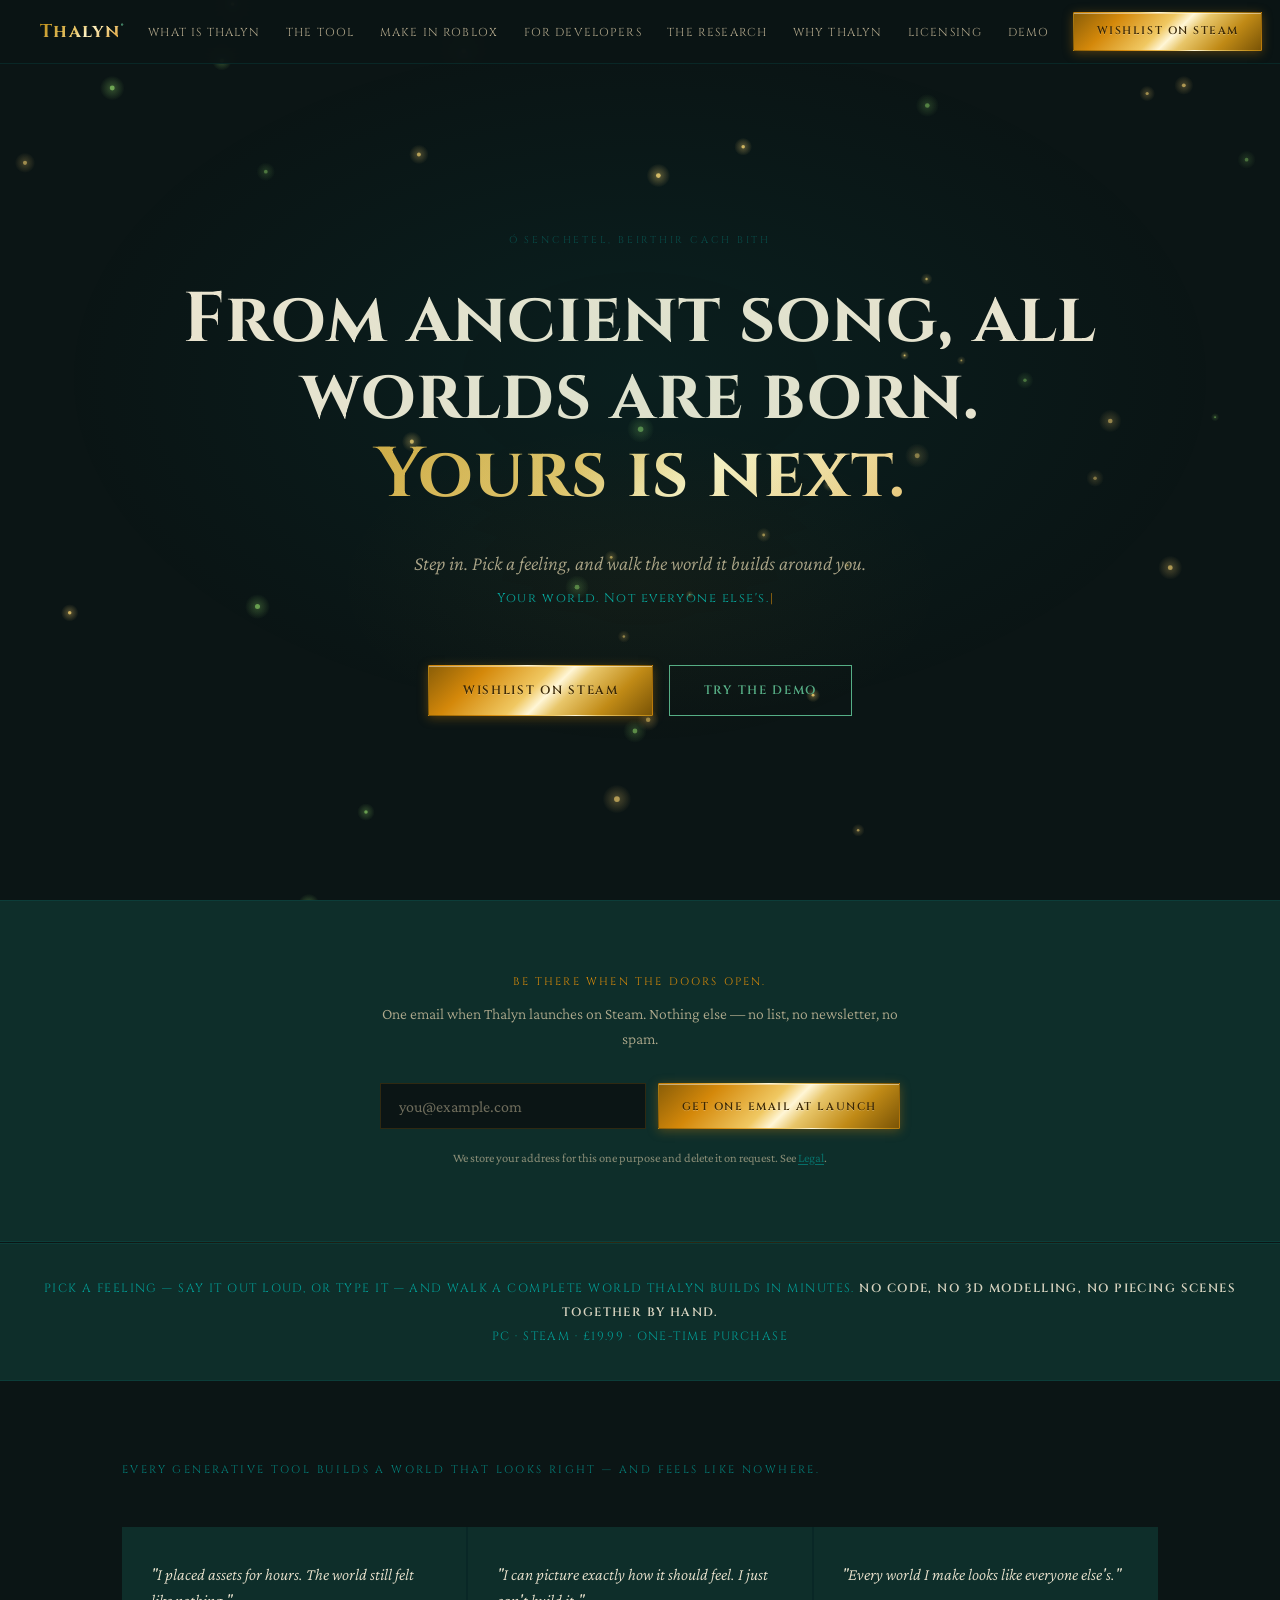
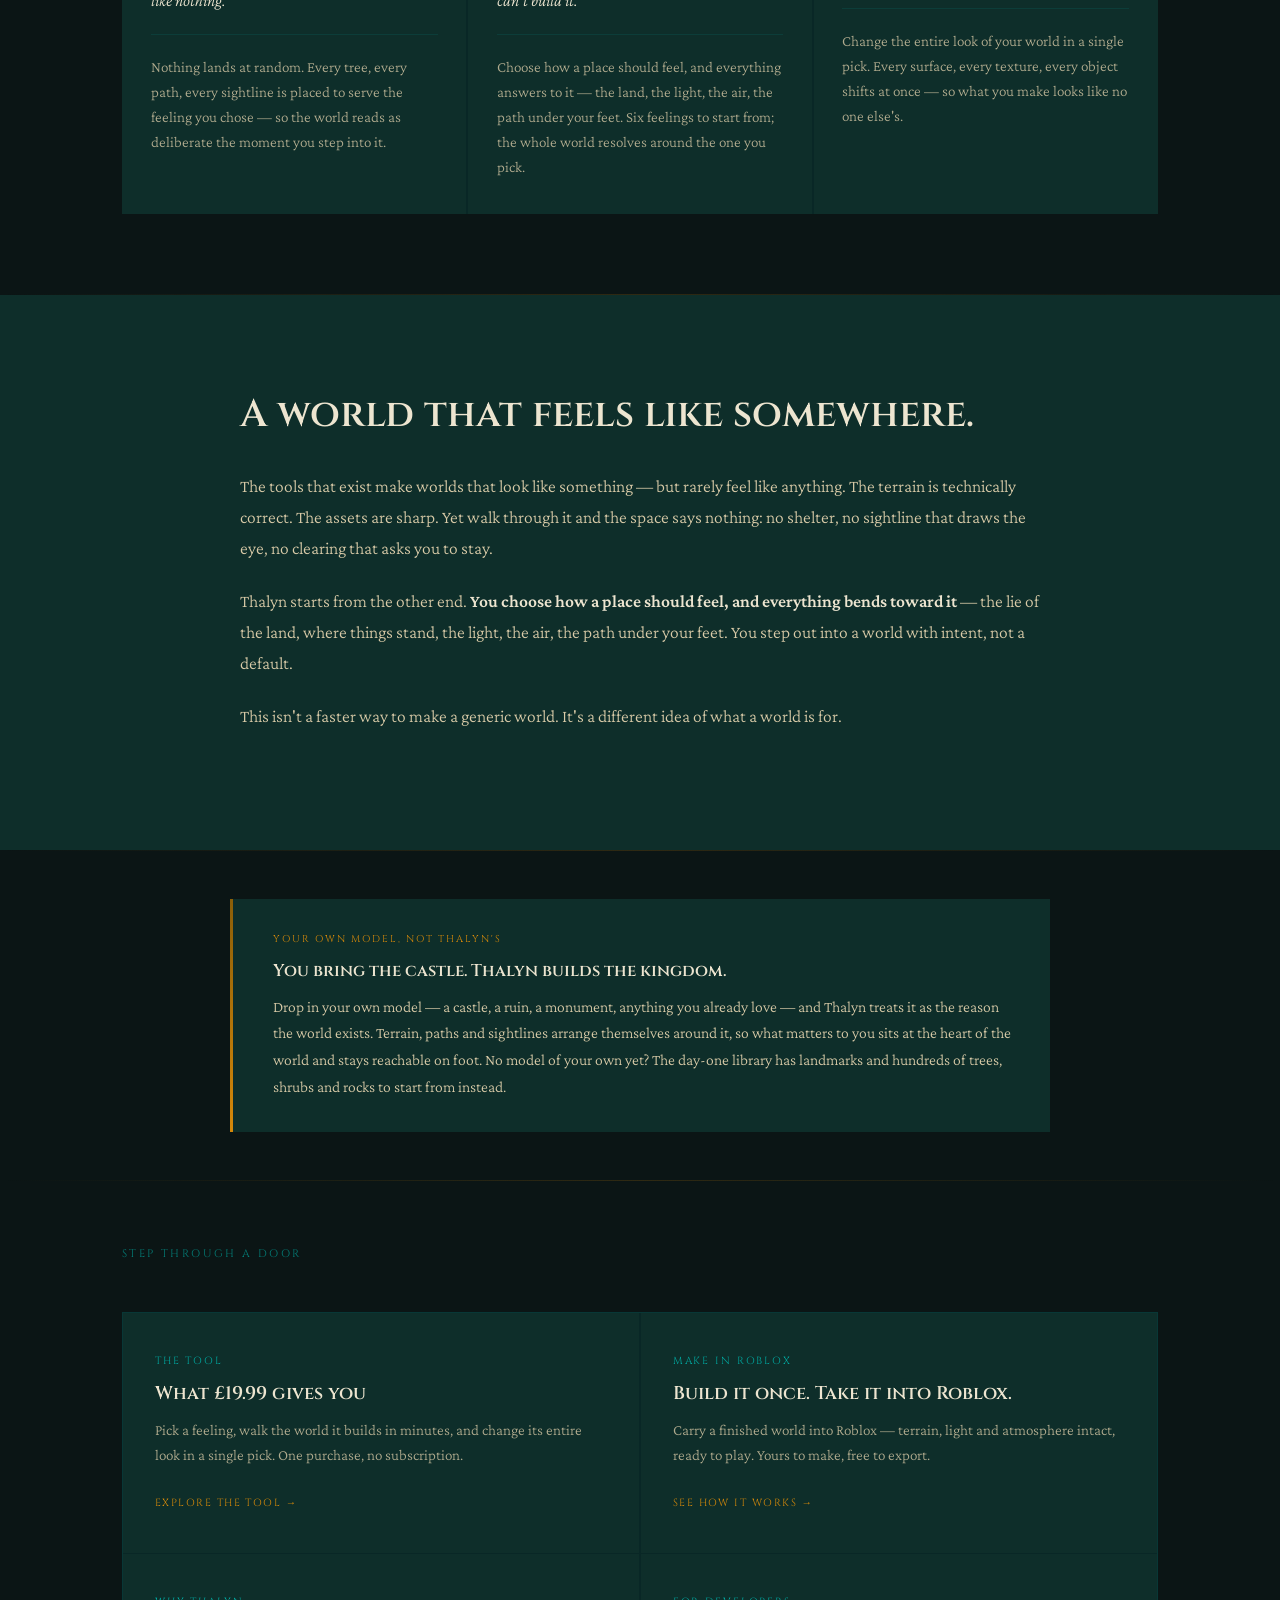
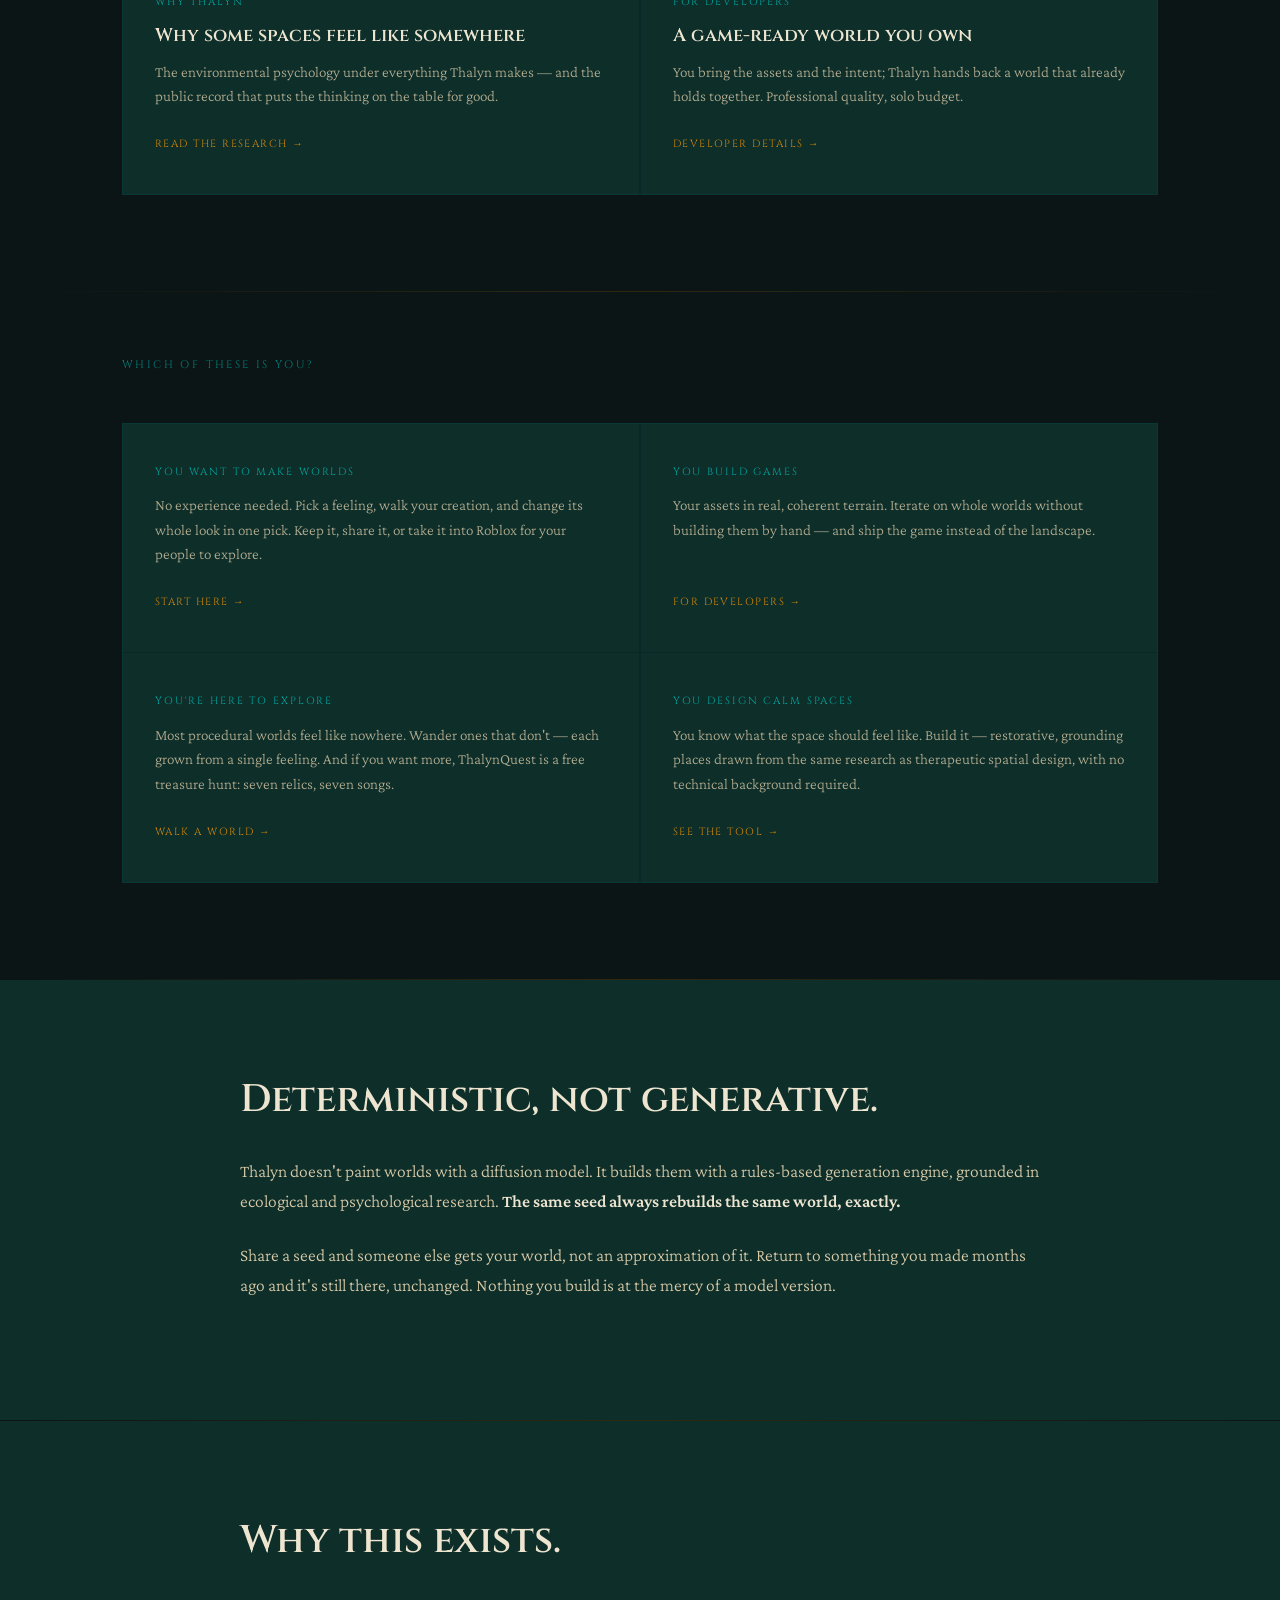
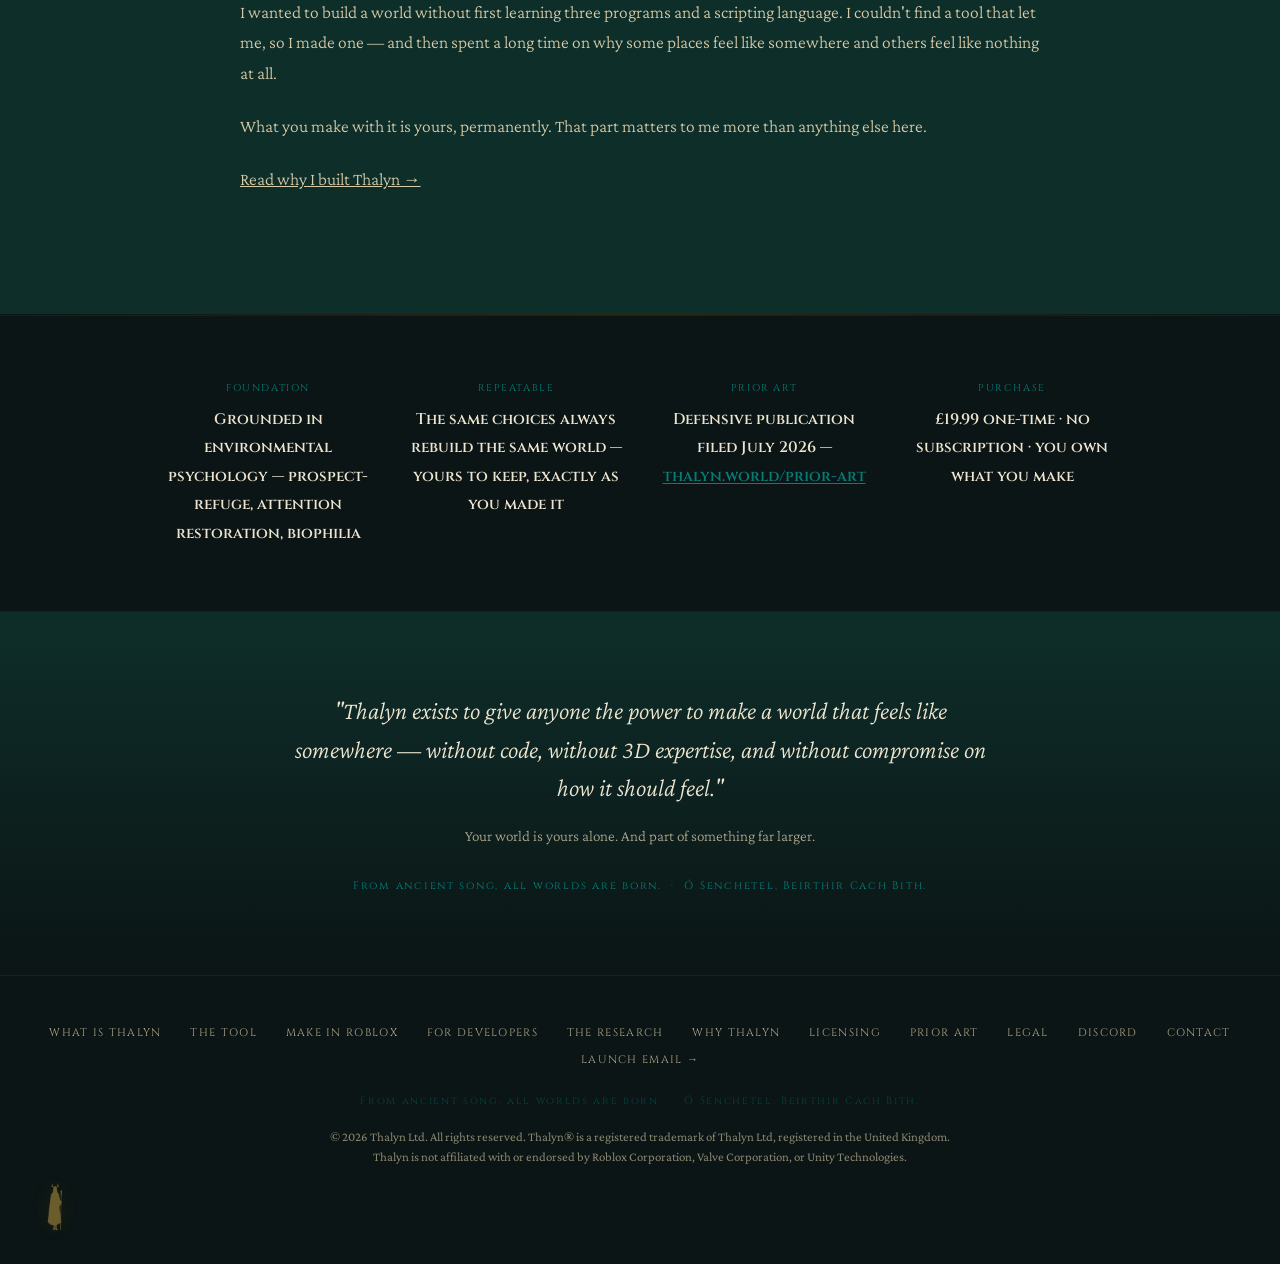
==== index.html @ 7919e690 "Add /why-thalyn/ founder story; relabel /research/ as "The Research" The site had no founder voice o" ====
<!DOCTYPE html>
<html lang="en">
<head>
<meta charset="UTF-8">
<meta name="viewport" content="width=device-width, initial-scale=1.0">
<script>document.documentElement.classList.add('js');</script>
<title>Thalyn® — From Ancient Song, All Worlds Are Born.</title>
<meta name="description" content="Every generative tool builds a world that looks right but feels like nowhere. Thalyn builds the world that was already in your head — pick a feeling, walk it, change its whole look in one pick, and own it.">
<meta property="og:title" content="Thalyn® — From Ancient Song, All Worlds Are Born.">
<meta property="og:description" content="Every generative tool builds a world that looks right but feels like nowhere. Thalyn builds the world that was already in your head. Pick a feeling. Walk it. Own it.">
<meta property="og:type" content="website">
<meta property="og:url" content="https://thalyn.world/">
<meta property="og:image" content="https://thalyn.world/enhanced_4k_169_thalyn_splash_5_.webp">
<link rel="icon" href="/thalyn_figure_gold.png">
<link rel="preconnect" href="https://fonts.googleapis.com">
<link rel="preconnect" href="https://fonts.gstatic.com" crossorigin>
<link href="https://fonts.googleapis.com/css2?family=Cinzel:wght@400;600;700&family=Crimson+Pro:ital,wght@0,300;0,400;0,600;1,300;1,400&display=swap" rel="stylesheet">
<link rel="stylesheet" href="/assets/site.css">
<!--BEGIN:meta-->
<link rel="canonical" href="https://thalyn.world/">
<link rel="apple-touch-icon" href="/thalyn_figure_gold.png">
<meta name="theme-color" content="#0B1515">
<meta property="og:site_name" content="Thalyn">
<meta name="twitter:card" content="summary_large_image">
<meta name="twitter:image" content="https://thalyn.world/enhanced_4k_169_thalyn_splash_5_.webp">
<script type="application/ld+json">{"@context":"https://schema.org","@graph":[{"@type":"Organization","name":"Thalyn Ltd","url":"https://thalyn.world","logo":"https://thalyn.world/library_logo_650x360_transparent.png","sameAs":["https://discord.gg/UH9ukaR5Ew","https://store.steampowered.com/app/4581800/Thalyn/"]},{"@type":"WebSite","name":"Thalyn","url":"https://thalyn.world"}]}</script>
<!-- ANALYTICS_SNIPPET (P0-5): paste a cookieless analytics script tag here
     (Plausible or GoatCounter — no consent banner needed; never Google Analytics),
     then rebuild. app.js's trackEvent() already calls window.plausible(...) /
     window.goatcounter.count(...) if either exists, so Discord clicks, email-form
     submits, Steam-wishlist clicks and demo-world/GLB events start firing the
     moment a real snippet lands here. Currently absent — no analytics is running. -->
<!--END:meta-->
</head>
<body data-page="home">

<a class="skip-link" href="#main">Skip to content</a>

<!-- ─── NAV (shared markup — keep identical on every page) ─── -->
<!--BEGIN:nav-->
<header class="site-nav" data-open="false">
  <a href="/" class="nav-logo" aria-label="Thalyn home">Thalyn<sup>&reg;</sup></a>
  <ul id="nav-menu" class="nav-links">
    <li><a href="/what-is-thalyn/">What is Thalyn</a></li>
    <li><a href="/core/">The Tool</a></li>
    <li><a href="/roblox/">Make in Roblox</a></li>
    <li><a href="/developers/">For Developers</a></li>
    <li><a href="/research/">The Research</a></li>
    <li><a href="/why-thalyn/">Why Thalyn</a></li>
    <li><a href="/licensing/">Licensing</a></li>
    <li><a href="/demo/">Demo</a></li>
  </ul>
  <div class="nav-actions">
    <a class="btn btn-primary btn-sm cta-steam" href="https://store.steampowered.com/app/4581800/Thalyn/" target="_blank" rel="noopener" data-label-steam="Wishlist on Steam" data-label-pending="Join the Discord">Wishlist on Steam</a>
    <button class="nav-toggle" aria-controls="nav-menu" aria-expanded="false" aria-label="Open menu"><svg viewBox="0 0 24 24" fill="none" stroke="currentColor" stroke-width="1.6" aria-hidden="true"><path d="M3 6h18M3 12h18M3 18h18"/></svg></button>
  </div>
</header>
<!--END:nav-->

<main id="main">

<!-- ─── HERO ─── -->
<section class="hero">
  <span class="hero-gaelic gaelic">Ó Senchetel, Beirthir Cach Bith</span>

  <h1 class="hero-myth">From ancient song, all worlds are born.<span class="hero-myth-next">Yours is next.</span></h1>

  <p class="hero-threshold">Step in. Pick a feeling, and walk the world it builds around you.</p>

  <div class="tw-wrap">
    <span class="tw-target" data-phrases='["Your world. Not everyone else&#39;s.","Walk it. Own it. No one built it like this before.","One pick. The whole world changes.","The world inside you already exists."]'>Your world. Not everyone else&#39;s.</span>
  </div>

  <div class="cta-row">
    <a class="btn btn-primary cta-steam" href="https://store.steampowered.com/app/4581800/Thalyn/" target="_blank" rel="noopener"
       data-label-steam="Wishlist on Steam" data-label-pending="Join the Discord">Wishlist on Steam</a>
    <a class="btn btn-secondary" href="/demo/">Try the Demo</a>
  </div>
</section>

<!-- ─── EMAIL CAPTURE — the conversion path before Steam exists (P0-3) ─── -->
<section class="email-capture" id="email-capture">
  <div class="email-capture-inner">
    <span class="label">Be there when the doors open.</span>
    <p class="ec-sub">One email when Thalyn launches on Steam. Nothing else — no list, no newsletter, no spam.</p>
    <form class="email-capture-form">
      <input type="email" name="email" placeholder="you@example.com" required autocomplete="email" aria-label="Email address">
      <button type="submit" class="btn btn-primary btn-sm">Get one email at launch</button>
    </form>
    <p class="email-capture-status" hidden></p>
    <small class="ec-fine">We store your address for this one purpose and delete it on request. See <a href="/legal/">Legal</a>.</small>
  </div>
</section>

<div class="divider"></div>

<!-- ─── CATEGORY ─── -->
<div class="category-strip">
  <p>Pick a feeling — say it out loud, or type it — and walk a complete world Thalyn builds in minutes. <strong>No code, no 3D modelling, no piecing scenes together by hand.</strong><br>PC · Steam · £19.99 · one-time purchase</p>
</div>

<!-- ─── PROBLEM STRIP ─── -->
<section class="section wrap">
  <span class="eyebrow">Every generative tool builds a world that looks right — and feels like nowhere.</span>
  <div class="problem-grid">
    <div class="problem-card reveal">
      <p class="problem-quote">"I placed assets for hours. The world still felt like nothing."</p>
      <p class="problem-answer">Nothing lands at random. Every tree, every path, every sightline is placed to serve the feeling you chose — so the world reads as deliberate the moment you step into it.</p>
    </div>
    <div class="problem-card reveal">
      <p class="problem-quote">"I can picture exactly how it should feel. I just can't build it."</p>
      <p class="problem-answer">Choose how a place should feel, and everything answers to it — the land, the light, the air, the path under your feet. Six feelings to start from; the whole world resolves around the one you pick.</p>
    </div>
    <div class="problem-card reveal">
      <p class="problem-quote">"Every world I make looks like everyone else's."</p>
      <p class="problem-answer">Change the entire look of your world in a single pick. Every surface, every texture, every object shifts at once — so what you make looks like no one else's.</p>
    </div>
  </div>
</section>

<div class="divider"></div>

<!-- ─── MEANING ─── -->
<section class="meaning">
  <div class="meaning-inner">
    <h2>A world that feels like somewhere.</h2>
    <p>The tools that exist make worlds that look like something — but rarely feel like anything. The terrain is technically correct. The assets are sharp. Yet walk through it and the space says nothing: no shelter, no sightline that draws the eye, no clearing that asks you to stay.</p>
    <p>Thalyn starts from the other end. <strong>You choose how a place should feel, and everything bends toward it</strong> — the lie of the land, where things stand, the light, the air, the path under your feet. You step out into a world with intent, not a default.</p>
    <p>This isn't a faster way to make a generic world. It's a different idea of what a world is for.</p>
  </div>
</section>

<div class="divider"></div>

<!-- ─── YOUR OWN MODEL ─── -->
<div class="callout reveal">
  <span class="label">Your own model, not Thalyn's</span>
  <h3>You bring the castle. Thalyn builds the kingdom.</h3>
  <p>Drop in your own model — a castle, a ruin, a monument, anything you already love — and Thalyn treats it as the reason the world exists. Terrain, paths and sightlines arrange themselves around it, so what matters to you sits at the heart of the world and stays reachable on foot. No model of your own yet? The day-one library has landmarks and hundreds of trees, shrubs and rocks to start from instead.</p>
</div>

<!-- ─── PROOF: RESKIN LOOP (P1-1) — AWAITING reskin-loop.mp4/.webm.
     Uncomment once the asset lands (≤4MB, muted/autoplay/loop/playsinline);
     CSS (.proof-video) is already built in assets/site.css.
<section class="proof-video reveal">
  <span class="label">One pick. A whole new world.</span>
  <video autoplay muted loop playsinline poster="/enhanced_4k_169_thalyn_splash_5_.webp">
    <source src="/assets/reskin-loop.webm" type="video/webm">
    <source src="/assets/reskin-loop.mp4" type="video/mp4">
  </video>
  <p class="pv-cap">Not a colour filter. Every surface, every object, every material in the scene changes together — live, while you stand in it.</p>
</section>
-->

<div class="divider"></div>

<!-- ─── DOORS — the four ways through the site ─── -->
<section class="section doors wrap">
  <span class="eyebrow">Step through a door</span>
  <div class="doors-grid is-2x2">
    <a href="/core/" class="door reveal">
      <span class="door-label">The Tool</span>
      <span class="door-title">What £19.99 gives you</span>
      <span class="door-desc">Pick a feeling, walk the world it builds in minutes, and change its entire look in a single pick. One purchase, no subscription.</span>
      <span class="door-cta">Explore the tool →</span>
    </a>
    <a href="/roblox/" class="door reveal">
      <span class="door-label">Make in Roblox</span>
      <span class="door-title">Build it once. Take it into Roblox.</span>
      <span class="door-desc">Carry a finished world into Roblox — terrain, light and atmosphere intact, ready to play. Yours to make, free to export.</span>
      <span class="door-cta">See how it works →</span>
    </a>
    <a href="/research/" class="door reveal">
      <span class="door-label">Why Thalyn</span>
      <span class="door-title">Why some spaces feel like somewhere</span>
      <span class="door-desc">The environmental psychology under everything Thalyn makes — and the public record that puts the thinking on the table for good.</span>
      <span class="door-cta">Read the research →</span>
    </a>
    <a href="/developers/" class="door reveal">
      <span class="door-label">For Developers</span>
      <span class="door-title">A game-ready world you own</span>
      <span class="door-desc">You bring the assets and the intent; Thalyn hands back a world that already holds together. Professional quality, solo budget.</span>
      <span class="door-cta">Developer details →</span>
    </a>
  </div>
</section>

<div class="divider"></div>

<!-- ─── FIND YOUR WAY IN — second-person buckets ─── -->
<section class="section doors wrap">
  <span class="eyebrow">Which of these is you?</span>
  <div class="doors-grid is-2x2">
    <a href="/core/" class="door reveal">
      <span class="door-label">You want to make worlds</span>
      <span class="door-desc">No experience needed. Pick a feeling, walk your creation, and change its whole look in one pick. Keep it, share it, or take it into Roblox for your people to explore.</span>
      <span class="door-cta">Start here →</span>
    </a>
    <a href="/developers/" class="door reveal">
      <span class="door-label">You build games</span>
      <span class="door-desc">Your assets in real, coherent terrain. Iterate on whole worlds without building them by hand — and ship the game instead of the landscape.</span>
      <span class="door-cta">For developers →</span>
    </a>
    <a href="/demo/" class="door reveal">
      <span class="door-label">You're here to explore</span>
      <span class="door-desc">Most procedural worlds feel like nowhere. Wander ones that don't — each grown from a single feeling. And if you want more, ThalynQuest is a free treasure hunt: seven relics, seven songs.</span>
      <span class="door-cta">Walk a world →</span>
    </a>
    <a href="/core/" class="door reveal">
      <span class="door-label">You design calm spaces</span>
      <span class="door-desc">You know what the space should feel like. Build it — restorative, grounding places drawn from the same research as therapeutic spatial design, with no technical background required.</span>
      <span class="door-cta">See the tool →</span>
    </a>
  </div>
</section>

<!-- ─── PROOF: WALK CLIP (P1-2) — AWAITING walk-loop.mp4/.webm.
     Uncomment once the asset lands (≤6MB, muted/autoplay/loop/playsinline);
     CSS (.proof-video) is already built in assets/site.css.
<section class="proof-video reveal">
  <span class="label">You're here to explore</span>
  <video autoplay muted loop playsinline poster="/enhanced_4k_169_thalyn_splash_5_.webp">
    <source src="/assets/walk-loop.webm" type="video/webm">
    <source src="/assets/walk-loop.mp4" type="video/mp4">
  </video>
  <p class="pv-cap">Wander ones that don't feel like nowhere — each grown from a single feeling.</p>
</section>
-->

<div class="divider"></div>

<!-- ─── DETERMINISTIC ─── -->
<section class="meaning">
  <div class="meaning-inner">
    <h2>Deterministic, not generative.</h2>
    <p>Thalyn doesn't paint worlds with a diffusion model. It builds them with a rules-based generation engine, grounded in ecological and psychological research. <strong>The same seed always rebuilds the same world, exactly.</strong></p>
    <p>Share a seed and someone else gets your world, not an approximation of it. Return to something you made months ago and it's still there, unchanged. Nothing you build is at the mercy of a model version.</p>
  </div>
</section>

<div class="divider"></div>

<!-- ─── FOUNDER NOTE ─── -->
<section class="meaning">
  <div class="meaning-inner">
    <h2>Why this exists.</h2>
    <p>I wanted to build a world without first learning three programs and a scripting language. I couldn't find a tool that let me, so I made one &mdash; and then spent a long time on why some places feel like somewhere and others feel like nothing at all.</p>
    <p>What you make with it is yours, permanently. That part matters to me more than anything else here.</p>
    <p><a href="/why-thalyn/">Read why I built Thalyn &rarr;</a></p>
  </div>
</section>

<div class="divider"></div>

<!-- ─── CONFIDENCE ─── -->
<section class="confidence">
  <div class="confidence-inner">
    <div class="conf-item">
      <span class="conf-label">Foundation</span>
      <span class="conf-value">Grounded in environmental psychology — prospect-refuge, attention restoration, biophilia</span>
    </div>
    <div class="conf-item">
      <span class="conf-label">Repeatable</span>
      <span class="conf-value">The same choices always rebuild the same world — yours to keep, exactly as you made it</span>
    </div>
    <div class="conf-item">
      <span class="conf-label">Prior art</span>
      <span class="conf-value">Defensive publication filed July 2026 — <a href="/prior-art/">thalyn.world/prior-art</a></span>
    </div>
    <div class="conf-item">
      <span class="conf-label">Purchase</span>
      <span class="conf-value">£19.99 one-time · no subscription · you own what you make</span>
    </div>
  </div>
</section>

<!-- ─── MISSION CLOSE ─── -->
<section class="mission">
  <p class="mission-statement">"Thalyn exists to give anyone the power to make a world that feels like somewhere — without code, without 3D expertise, and without compromise on how it should feel."</p>
  <p class="mission-connected">Your world is yours alone. And part of something far larger.</p>
  <p class="mission-gaelic">From ancient song, all worlds are born. &nbsp;·&nbsp; Ó Senchetel, Beirthir Cach Bith.</p>
</section>

</main>

<!-- ─── FOOTER (shared markup — keep identical on every page) ─── -->
<!--BEGIN:footer-->
<footer class="site-footer">
  <nav class="footer-links" aria-label="Footer">
    <a href="/what-is-thalyn/">What is Thalyn</a>
    <a href="/core/">The Tool</a>
    <a href="/roblox/">Make in Roblox</a>
    <a href="/developers/">For Developers</a>
    <a href="/research/">The Research</a>
    <a href="/why-thalyn/">Why Thalyn</a>
    <a href="/licensing/">Licensing</a>
    <a href="/prior-art/">Prior Art</a>
    <a href="/legal/">Legal</a>
    <a href="https://discord.gg/UH9ukaR5Ew" target="_blank" rel="noopener">Discord</a>
    <a href="mailto:hello@thalyn.world">Contact</a>
    <a href="/#email-capture">Launch email &rarr;</a>
  </nav>
  <span class="footer-gaelic">From ancient song, all worlds are born. &nbsp;&middot;&nbsp; &Oacute; Senchetel, Beirthir Cach Bith.</span>
  <p class="footer-legal">&copy; 2026 Thalyn Ltd. All rights reserved. Thalyn&reg; is a registered trademark of Thalyn Ltd, registered in the United Kingdom.<br>Thalyn is not affiliated with or endorsed by Roblox Corporation, Valve Corporation, or Unity Technologies.</p>
</footer>
<!--END:footer-->

<a href="/" class="thalyn-mark" aria-label="Thalyn home"><img src="/thalyn_figure_gold.png" alt="" width="64"></a>

<canvas id="ember-canvas" aria-hidden="true"></canvas>
<script src="/assets/app.js" defer></script>
</body>
</html>
---- assets/site.css ----
/* ============================================================================
   THALYN — shared design system
   Celtic-mythic. Teal + gold on near-black. Cinzel display / Crimson Pro body.
   Used by every page. Page-specific styles, if any, go in a small <style> block.
   ============================================================================ */

/* ── TOKENS ──────────────────────────────────────────────────────────────── */
:root{
  --root-bg:#0B1515; --panel:#0E2E2A; --panel-light:#183830;
  --border:rgba(212,136,10,0.18); --border-subtle:rgba(0,168,160,0.12);
  --gold:#D4880A; --gold-bright:#E8990E; --gold-dim:rgba(212,136,10,0.7);
  /* Gilded metallic gold — matches the app's ThalynGild ramp. --gild = full
     metallic (dark→gold→white highlight→gold→dark) for FILLS; --gild-soft =
     gentler ramp for background-clip TEXT. Do not alter the stops. */
  --gild:      linear-gradient(135deg,#8A5E08 0%,#D4880A 22%,#F0C862 46%,#FFF6D6 54%,#E8C66A 62%,#C08A16 80%,#7A5406 100%);
  --gild-soft: linear-gradient(135deg,#B8860B,#E8C66A 45%,#FFF3C4 55%,#D4880A);
  --gold-base: #E8C66A;   /* flat gold for small accents / dots / thin borders */
  --gild-ink:  #3A2704;   /* text colour that sits ON a gild fill */
  --green:     #55AE86;   /* celtic green — the calm secondary (AA-normal on every ground) */
  --teal:#00A8A0; --teal-dim:rgba(0,168,160,0.72);
  --parchment:#D9CBA8; --parchment-dim:rgba(217,203,168,0.8);
  --text-bright:#EDE5D0;
  --font-display:'Cinzel',Georgia,serif;
  --font-body:'Crimson Pro',Georgia,serif;
  --maxw:1100px;
  --nav-h:64px;
}

/* ── RESET ───────────────────────────────────────────────────────────────── */
*,*::before,*::after{box-sizing:border-box;margin:0;padding:0;}
html{scroll-behavior:smooth;}
body{
  background:var(--root-bg); color:var(--parchment);
  font-family:var(--font-body); font-size:1.05rem; line-height:1.7;
  min-height:100vh; overflow-x:hidden;
}
img{max-width:100%;display:block;}
a{color:inherit;}

/* ── ACCESSIBILITY ───────────────────────────────────────────────────────── */
.skip-link{
  position:fixed; top:-100px; left:1rem; z-index:1000;
  background:var(--gold); color:#0B1515; padding:0.6rem 1.1rem;
  font-family:var(--font-display); font-size:0.75rem; letter-spacing:0.1em;
  text-transform:uppercase; text-decoration:none; transition:top 0.2s;
}
.skip-link:focus{top:1rem;}

/* One visible focus treatment for every interactive element. */
a:focus-visible,button:focus-visible,[tabindex]:focus-visible,
.btn:focus-visible,.door:focus-visible,.pill:focus-visible{
  outline:2px solid var(--gold);
  outline-offset:3px;
  border-radius:2px;
}

/* ── LAYOUT HELPERS ──────────────────────────────────────────────────────── */
.wrap{max-width:var(--maxw);margin-inline:auto;}
.divider{width:100%;height:1px;background:linear-gradient(to right,transparent,var(--border),transparent);}
.eyebrow{
  font-family:var(--font-display); font-size:0.68rem; letter-spacing:0.22em;
  text-transform:uppercase; color:var(--teal-dim); display:block;
}
.gaelic{font-family:var(--font-display);letter-spacing:0.22em;color:rgba(0,168,160,0.35);text-transform:uppercase;}

/* ── NAV ─────────────────────────────────────────────────────────────────── */
.site-nav{
  position:fixed; inset:0 0 auto 0; z-index:100;
  display:flex; align-items:center; justify-content:space-between; gap:1.5rem;
  padding:0 2.5rem; height:var(--nav-h);
  background:rgba(11,21,21,0.92); backdrop-filter:blur(12px);
  border-bottom:1px solid var(--border-subtle);
}
.nav-logo{font-family:var(--font-display);font-size:1.15rem;font-weight:700;background:var(--gild-soft);-webkit-background-clip:text;background-clip:text;color:transparent;text-decoration:none;letter-spacing:0.08em;white-space:nowrap;}
.nav-logo sup{font-size:0.5em;vertical-align:super;color:var(--teal);}
.nav-links{display:flex;gap:1.6rem;list-style:none;align-items:center;margin-left:auto;}
.nav-links a{
  font-family:var(--font-display); font-size:0.72rem; letter-spacing:0.1em;
  text-transform:uppercase; color:var(--parchment-dim); text-decoration:none;
  transition:color 0.2s; white-space:nowrap;
}
.nav-links a:hover,.nav-links a[aria-current="page"]{color:var(--gold);}
.nav-actions{display:flex;gap:0.75rem;align-items:center;}
.nav-toggle{
  display:none; background:none; border:1px solid var(--border); color:var(--parchment);
  width:42px; height:38px; cursor:pointer; align-items:center; justify-content:center;
}
.nav-toggle svg{width:20px;height:20px;}

/* ── BUTTONS ─────────────────────────────────────────────────────────────── */
.btn{
  font-family:var(--font-display); font-size:0.75rem; font-weight:600;
  letter-spacing:0.14em; text-transform:uppercase; text-decoration:none;
  padding:0.9rem 2.1rem; cursor:pointer; display:inline-block; border:1px solid transparent;
  transition:background 0.2s,box-shadow 0.2s,border-color 0.2s,color 0.2s; white-space:nowrap;
}
/* Primary CTA — gilded metallic fill, bevel, and a slow moving sheen (§2a). */
.btn-primary{
  position:relative; overflow:hidden;
  color:var(--gild-ink); background:var(--gild);
  text-shadow:0 1px 0 rgba(255,255,255,.25);
  box-shadow:0 2px 10px rgba(212,136,10,.35), inset 0 1px 0 rgba(255,255,255,.45);
}
.btn-primary::after{           /* the moving reflection */
  content:""; position:absolute; top:0; left:-60%; width:40%; height:100%;
  background:linear-gradient(100deg,transparent,rgba(255,255,255,.55),transparent);
  transform:skewX(-18deg); animation:sheen 3.2s ease-in-out infinite; pointer-events:none;
}
.btn-primary:hover{filter:brightness(1.06);box-shadow:0 3px 18px rgba(212,136,10,.5), inset 0 1px 0 rgba(255,255,255,.5);}
/* Secondary / ghost — green is the calm counterpoint, never competes (§4). */
.btn-secondary,.btn-ghost{color:var(--green);background:transparent;border-color:var(--green);}
.btn-secondary:hover,.btn-ghost:hover{border-color:#62C091;color:#62C091;}
.btn-sm{padding:0.6rem 1.4rem;font-size:0.68rem;}
.cta-row{display:flex;gap:1rem;flex-wrap:wrap;justify-content:center;}
@keyframes sheen{0%,60%{left:-60%}100%{left:130%}}

/* ── HERO ────────────────────────────────────────────────────────────────── */
.hero{min-height:100vh;display:flex;flex-direction:column;align-items:center;justify-content:center;text-align:center;padding:8rem 2rem 5rem;position:relative;overflow:hidden;}
.hero::before{content:'';position:absolute;inset:0;pointer-events:none;
  background:radial-gradient(ellipse 65% 55% at 50% 42%,rgba(0,168,160,0.07),transparent 70%),
             radial-gradient(ellipse 40% 30% at 50% 65%,rgba(212,136,10,0.04),transparent 60%);}
.hero-gaelic{font-size:0.62rem;letter-spacing:0.28em;margin-bottom:2rem;}
.hero-myth{font-family:var(--font-display);font-size:clamp(2rem,5.5vw,4.4rem);font-weight:700;line-height:1.1;color:var(--text-bright);letter-spacing:0.01em;}
.hero-myth-next{display:block;background:var(--gild-soft);-webkit-background-clip:text;background-clip:text;color:transparent;margin-bottom:2.2rem;}
.hero-threshold{font-family:var(--font-body);font-size:clamp(1rem,2.2vw,1.25rem);font-weight:300;font-style:italic;color:var(--parchment-dim);max-width:580px;margin:0 auto 0.6rem;line-height:1.5;}

/* Typewriter — CLS-safe. A hidden ghost of the longest phrase reserves the box;
   the live line is overlaid in the same grid cell, so nothing below ever shifts. */
.tw-wrap{display:inline-grid;min-height:2rem;margin-bottom:2.8rem;}
.tw-wrap > *{grid-area:1/1;}
.tw-ghost{visibility:hidden;pointer-events:none;user-select:none;}
.tw-target{font-family:var(--font-display);font-size:0.8rem;letter-spacing:0.12em;color:var(--teal);}
.tw-ghost,.tw-target{padding-right:0.6em;} /* room for the caret */
.tw-target::after{content:'|';color:var(--gold);margin-left:1px;animation:tw-blink 0.9s step-end infinite;}
@keyframes tw-blink{0%,100%{opacity:1}50%{opacity:0}}

/* ── CATEGORY STRIP ──────────────────────────────────────────────────────── */
.category-strip{background:var(--panel);padding:2rem;text-align:center;border-block:1px solid var(--border-subtle);}
.category-strip p{font-family:var(--font-display);font-size:0.75rem;letter-spacing:0.12em;text-transform:uppercase;color:var(--teal);opacity:0.9;line-height:2;}
.category-strip strong{color:var(--text-bright);font-weight:600;}

/* ── PROBLEM STRIP ───────────────────────────────────────────────────────── */
.section{padding:5rem 2rem;}
.problem-grid{display:grid;grid-template-columns:repeat(3,1fr);gap:1.5px;background:var(--border-subtle);margin-top:3rem;}
.problem-card{background:var(--panel);padding:2.2rem 1.8rem;}
.problem-quote{font-style:italic;font-weight:300;color:var(--text-bright);line-height:1.55;margin-bottom:1.2rem;padding-bottom:1.2rem;border-bottom:1px solid var(--border-subtle);}
.problem-answer{font-size:0.95rem;font-weight:300;color:var(--parchment-dim);line-height:1.65;}

/* ── AUDIENCE DOORS ──────────────────────────────────────────────────────── */
.doors{padding:4rem 2rem 6rem;}
.doors-grid{display:grid;grid-template-columns:repeat(auto-fit,minmax(260px,1fr));gap:1.5px;background:var(--border-subtle);border:1px solid var(--border-subtle);margin-top:3rem;}
.doors-grid.is-2x2{grid-template-columns:repeat(2,minmax(0,1fr));}
@media(max-width:680px){.doors-grid.is-2x2{grid-template-columns:1fr;}}
.door{background:var(--panel);padding:2.5rem 2rem;text-decoration:none;display:flex;flex-direction:column;gap:0.75rem;transition:background 0.2s;position:relative;overflow:hidden;}
.door::after{content:'';position:absolute;inset:auto 0 0 0;height:2px;background:var(--gild);transform:scaleX(0);transform-origin:left;transition:transform 0.3s ease;}
.door:hover{background:var(--panel-light);}
.door:hover::after,.door:focus-visible::after{transform:scaleX(1);}
.door-label{font-family:var(--font-display);font-size:0.65rem;letter-spacing:0.18em;text-transform:uppercase;color:var(--teal);}
.door-title{font-family:var(--font-display);font-size:1.15rem;font-weight:600;color:var(--text-bright);line-height:1.3;}
.door-desc{font-size:0.95rem;font-weight:300;color:var(--parchment-dim);line-height:1.6;}
.door-cta{font-family:var(--font-display);font-size:0.65rem;letter-spacing:0.14em;text-transform:uppercase;color:var(--gold);margin-top:auto;padding-top:1rem;}

/* ── MEANING ─────────────────────────────────────────────────────────────── */
.meaning{background:var(--panel);padding:6rem 2rem;}
.meaning-inner{max-width:800px;margin-inline:auto;}
.meaning-inner h2{font-family:var(--font-display);font-size:clamp(1.5rem,3.5vw,2.4rem);font-weight:600;color:var(--text-bright);margin-bottom:2rem;line-height:1.25;}
.meaning-inner p{font-size:1.1rem;font-weight:300;margin-bottom:1.4rem;line-height:1.75;}
.meaning-inner strong{color:var(--text-bright);font-weight:600;}

/* ── CONFIDENCE STRIP ────────────────────────────────────────────────────── */
.confidence{padding:4rem 2rem;border-block:1px solid var(--border-subtle);}
.confidence-inner{max-width:960px;margin-inline:auto;display:grid;grid-template-columns:repeat(auto-fit,minmax(200px,1fr));gap:2rem;text-align:center;}
.conf-label{font-family:var(--font-display);font-size:0.62rem;letter-spacing:0.16em;text-transform:uppercase;color:var(--teal-dim);margin-bottom:0.5rem;display:block;}
.conf-value{font-family:var(--font-display);font-size:0.95rem;font-weight:600;color:var(--text-bright);line-height:1.4;}
.conf-value a{color:var(--teal-dim);text-decoration:underline;text-underline-offset:2px;}

/* ── MISSION CLOSE ───────────────────────────────────────────────────────── */
.mission{padding:5rem 2rem;text-align:center;background:linear-gradient(180deg,var(--panel),var(--root-bg));}
.mission-statement{font-style:italic;font-weight:300;font-size:clamp(1.1rem,2.5vw,1.55rem);color:var(--text-bright);max-width:700px;margin:0 auto 1rem;line-height:1.55;}
.mission-connected{font-size:0.95rem;font-weight:300;color:var(--parchment-dim);max-width:540px;margin:0 auto 1.8rem;line-height:1.6;}
.mission-gaelic{font-family:var(--font-display);font-size:0.68rem;letter-spacing:0.16em;color:var(--teal-dim);}

/* ── FOOTER ──────────────────────────────────────────────────────────────── */
.site-footer{background:var(--root-bg);border-top:1px solid var(--border-subtle);padding:3rem 2rem 2rem;text-align:center;}
.footer-links{display:flex;flex-wrap:wrap;gap:0.5rem 1.8rem;justify-content:center;margin-bottom:1.5rem;}
.footer-links a{font-family:var(--font-display);font-size:0.68rem;letter-spacing:0.12em;text-transform:uppercase;color:var(--parchment-dim);text-decoration:none;transition:color 0.2s;}
.footer-links a:hover{color:var(--gold);}
.footer-gaelic{font-family:var(--font-display);font-size:0.65rem;letter-spacing:0.16em;color:rgba(0,168,160,0.3);margin-bottom:1rem;display:block;}
.footer-legal{font-size:0.8rem;color:rgba(217,203,168,0.62);line-height:1.6;}

/* ── THALYN MARK ─────────────────────────────────────────────────────────── */
.thalyn-mark{position:fixed;bottom:24px;left:24px;z-index:90;opacity:0.45;transition:opacity 0.4s;}
.thalyn-mark:hover{opacity:0.9;}
.thalyn-mark img{height:64px;filter:drop-shadow(0 0 10px rgba(212,136,10,0.25));}

/* ── EMBER CANVAS ────────────────────────────────────────────────────────── */
#ember-canvas{position:fixed;inset:0;width:100%;height:100%;pointer-events:none;z-index:0;}
main,.site-footer,.thalyn-mark{position:relative;z-index:1;}

/* ── SCROLL REVEAL (only hidden when JS is present, so no-JS shows all) ───── */
.js .reveal{opacity:0;transform:translateY(18px);transition:opacity 0.6s ease,transform 0.6s ease;}
.js .reveal.is-visible{opacity:1;transform:none;}

/* ══════════════════════════════════════════════════════════════════════════
   SUB-PAGE PRIMITIVES — shared building blocks for /core, /roblox, /developers,
   /research, /what-is-thalyn, /licensing, /demo, /legal, /prior-art.
   ══════════════════════════════════════════════════════════════════════════ */

/* Shorter hero for interior pages */
.page-hero{padding:9rem 2rem 4.5rem;text-align:center;position:relative;}
.page-hero::before{content:'';position:absolute;inset:0;pointer-events:none;
  background:radial-gradient(ellipse 55% 45% at 50% 35%,rgba(0,168,160,0.06),transparent 70%);}
.page-eyebrow{font-family:var(--font-display);font-size:0.68rem;letter-spacing:0.22em;text-transform:uppercase;color:var(--teal);margin-bottom:1.2rem;display:block;}
.page-title{font-family:var(--font-display);font-size:clamp(2rem,5vw,3.6rem);font-weight:700;color:var(--text-bright);line-height:1.15;margin-bottom:1.2rem;}
.page-title em{font-style:normal;background:var(--gild-soft);-webkit-background-clip:text;background-clip:text;color:transparent;}
.page-sub{font-size:1.15rem;font-weight:300;font-style:italic;color:var(--parchment-dim);max-width:620px;margin:0 auto 2.4rem;line-height:1.55;}

/* Prose block */
.prose{max-width:820px;margin-inline:auto;padding:5rem 2rem;}
.prose.tight{padding:3.5rem 2rem;}
.label{font-family:var(--font-display);font-size:0.68rem;letter-spacing:0.2em;text-transform:uppercase;color:var(--teal);margin-bottom:1.6rem;display:block;}
.prose h2{font-family:var(--font-display);font-size:clamp(1.4rem,3vw,2rem);font-weight:600;color:var(--text-bright);margin-bottom:1.4rem;line-height:1.25;}
.prose h3{font-family:var(--font-display);font-size:1.05rem;font-weight:600;color:var(--text-bright);margin:2rem 0 0.8rem;}
.prose p{font-size:1.05rem;font-weight:300;color:var(--parchment);margin-bottom:1.2rem;line-height:1.75;}
.prose p strong{color:var(--text-bright);font-weight:600;}
.prose a{color:var(--teal);text-decoration:underline;text-underline-offset:2px;}

/* Panelled band (alt background) */
.band{background:var(--panel);}
.band-inner{max-width:var(--maxw);margin-inline:auto;}

/* Feature grid */
.feature-grid{display:grid;grid-template-columns:repeat(auto-fit,minmax(280px,1fr));gap:2rem;margin-top:2.5rem;}
.feature-card{border-top:1px solid var(--border);padding-top:1.5rem;}
.feature-card h3{font-family:var(--font-display);font-size:0.92rem;font-weight:600;color:var(--text-bright);margin-bottom:0.6rem;line-height:1.3;}
.feature-card p{font-size:0.95rem;font-weight:300;color:var(--parchment-dim);line-height:1.65;}

/* Tile grid (e.g. the six emotions) */
.tile-grid{display:grid;grid-template-columns:repeat(3,1fr);gap:1px;background:var(--border-subtle);margin-top:2.5rem;}
.tile{background:var(--panel);padding:1.8rem 1.5rem;transition:background 0.2s;}
.tile:hover{background:var(--panel-light);}
.tile-name{font-family:var(--font-display);font-size:0.9rem;font-weight:600;color:var(--text-bright);margin-bottom:0.4rem;}
.tile-desc{font-size:0.88rem;font-weight:300;color:var(--parchment-dim);line-height:1.5;}

/* Callout (left gold rule) */
.callout{background:var(--panel);border-left:3px solid transparent;border-image:var(--gild) 1;padding:2rem 2rem 2rem 2.5rem;max-width:820px;margin:3rem auto;}
.callout .label{color:var(--gold);font-size:0.62rem;margin-bottom:0.8rem;}
/* Gilded accent surfaces (§2c) and active/selected/featured borders (§2d). */
.accent-line,.divider-gold,.progress-fill{background:var(--gild);}
.is-active,.selected,.card-featured{border:1px solid transparent;border-image:var(--gild) 1;}
.callout h3{font-family:var(--font-display);font-size:1.05rem;font-weight:600;color:var(--text-bright);margin-bottom:0.7rem;line-height:1.3;}
.callout p{font-size:0.98rem;font-weight:300;color:var(--parchment);line-height:1.7;}

/* Numbered steps */
.steps{display:grid;grid-template-columns:repeat(3,1fr);gap:1.5px;background:var(--border-subtle);margin-top:2.5rem;}
.step{background:var(--panel);padding:2rem 1.6rem;}
.step-num{font-family:var(--font-display);font-size:1.8rem;font-weight:700;color:rgba(212,136,10,0.4);line-height:1;margin-bottom:0.8rem;}
.step h3{font-family:var(--font-display);font-size:1rem;font-weight:600;color:var(--text-bright);margin-bottom:0.6rem;line-height:1.3;}
.step p{font-size:0.95rem;font-weight:300;color:var(--parchment-dim);line-height:1.65;}

/* Can / Can't grid (licensing) */
.cancant{display:grid;grid-template-columns:1fr 1fr;gap:1.5px;background:var(--border-subtle);border:1px solid var(--border-subtle);margin-top:2rem;}
.cancant-col{background:var(--panel);padding:2rem 1.8rem;}
.cancant-col h3{font-family:var(--font-display);font-size:0.95rem;letter-spacing:0.04em;margin-bottom:1.2rem;}
.cancant-col.can h3{color:var(--teal);}
.cancant-col.cant h3{color:#E0A07A;}
.cancant-col ul{list-style:none;display:flex;flex-direction:column;gap:0.9rem;}
.cancant-col li{font-size:0.95rem;font-weight:300;color:var(--parchment);line-height:1.5;padding-left:1.4rem;position:relative;}
.cancant-col.can li::before{content:'✓';position:absolute;left:0;color:var(--teal);}
.cancant-col.cant li::before{content:'✕';position:absolute;left:0;color:#E0A07A;}

/* Table of contents */
.toc{background:var(--panel);border:1px solid var(--border-subtle);padding:1.6rem 1.8rem;max-width:820px;margin:0 auto 2rem;}
.toc .label{margin-bottom:1rem;}
.toc ol{list-style:none;counter-reset:toc;display:grid;gap:0.6rem;}
.toc li{counter-increment:toc;}
.toc a{font-family:var(--font-display);font-size:0.8rem;letter-spacing:0.04em;color:var(--parchment-dim);text-decoration:none;}
.toc a::before{content:counter(toc,decimal-leading-zero)'  ';color:var(--teal-dim);}
.toc a:hover{color:var(--gold);}

/* Bottom CTA band */
.cta-band{padding:4.5rem 2rem;text-align:center;background:var(--panel);}
.cta-band .eyebrow{color:var(--teal);margin-bottom:1.5rem;}
.cta-band .note{font-size:0.82rem;color:var(--parchment-dim);margin-top:2rem;font-style:italic;}

/* Enemy/hook line — a single sharp line that opens a section */
.hook{font-family:var(--font-display);font-size:clamp(1.2rem,2.6vw,1.7rem);font-weight:600;color:var(--text-bright);max-width:760px;margin:0 auto;line-height:1.35;text-align:center;}
.hook em{font-style:normal;background:var(--gild-soft);-webkit-background-clip:text;background-clip:text;color:transparent;}
/* Reusable gilded-text utility — large display type only; on small text
   background-clip kills contrast (§2b/§5). */
.gild-text{background:var(--gild-soft);-webkit-background-clip:text;background-clip:text;color:transparent;}

/* ── EMAIL CAPTURE — the pre-Steam conversion path (home / core / demo) ──── */
.email-capture{background:var(--panel);padding:4.5rem 2rem;border-block:1px solid var(--border-subtle);text-align:center;}
.email-capture-inner{max-width:520px;margin-inline:auto;}
.email-capture .label{color:var(--gold);margin-bottom:0.6rem;}
.ec-sub{font-size:0.98rem;font-weight:300;color:var(--parchment-dim);line-height:1.6;margin:0 0 2rem;}
.email-capture-form{display:flex;gap:0.75rem;flex-wrap:wrap;justify-content:center;}
.email-capture-form input[type="email"]{
  flex:1 1 240px;min-width:0;background:var(--root-bg);border:1px solid var(--border);color:var(--text-bright);
  font-family:var(--font-body);font-size:1rem;padding:0.85rem 1.1rem;
}
.email-capture-form input[type="email"]::placeholder{color:var(--parchment-dim);opacity:0.6;}
.email-capture-form input[type="email"]:focus-visible{outline:2px solid var(--gold);outline-offset:2px;border-color:var(--gold-dim);}
.email-capture-status{font-size:0.9rem;color:var(--teal);margin-top:1rem;}
.ec-fine{display:block;font-size:0.78rem;color:var(--parchment-dim);opacity:0.75;margin-top:1.2rem;line-height:1.6;}
.ec-fine a{color:var(--teal-dim);text-decoration:underline;text-underline-offset:2px;}
@media(max-width:480px){.email-capture-form{flex-direction:column;}.email-capture-form input[type="email"],.email-capture-form button{width:100%;}}

/* ── PROOF VIDEO — reskin loop / walk clip (P1-1/P1-2). Pre-built so the
   commented-out HTML blocks are a five-minute publish once the asset lands. ── */
.proof-video{max-width:900px;margin:3rem auto;padding:0 2rem;text-align:center;}
.proof-video video{width:100%;aspect-ratio:16/9;background:var(--panel);border:1px solid var(--border);display:block;}
.proof-video .label{color:var(--gold);margin-bottom:1rem;}
.proof-video .pv-cap{font-size:0.95rem;font-weight:300;color:var(--parchment-dim);line-height:1.6;max-width:640px;margin:1rem auto 0;}

@media(max-width:768px){
  .tile-grid,.steps{grid-template-columns:1fr;}
  .cancant{grid-template-columns:1fr;}
}

/* ── RESPONSIVE ──────────────────────────────────────────────────────────── */
@media(max-width:900px){
  .site-nav{padding:0 1.2rem;}
  .nav-toggle{display:inline-flex;}
  .nav-links{
    position:fixed; inset:var(--nav-h) 0 auto 0; flex-direction:column; gap:0;
    background:rgba(11,21,21,0.98); border-bottom:1px solid var(--border-subtle);
    padding:1rem 0; margin:0; transform:translateY(-150%); transition:transform 0.3s ease;
  }
  .site-nav[data-open="true"] .nav-links{transform:translateY(0);}
  .nav-links a{display:block;padding:0.9rem 1.4rem;font-size:0.8rem;}
  .nav-cta-inline{display:none;}
}
@media(max-width:768px){
  .problem-grid{grid-template-columns:1fr;}
}
@media(max-width:600px){
  .thalyn-mark img{height:48px;}
  .hero{padding:7rem 1.4rem 4rem;}
}

/* ── REDUCED MOTION ──────────────────────────────────────────────────────── */
@media(prefers-reduced-motion:reduce){
  html{scroll-behavior:auto;}
  *,*::before,*::after{animation-duration:0.001ms!important;animation-iteration-count:1!important;transition-duration:0.001ms!important;}
  .tw-target::after{animation:none;}
  .btn-primary::after{animation:none;}   /* park the sheen off-screen (§3) */
  .reveal{opacity:1;transform:none;}
}
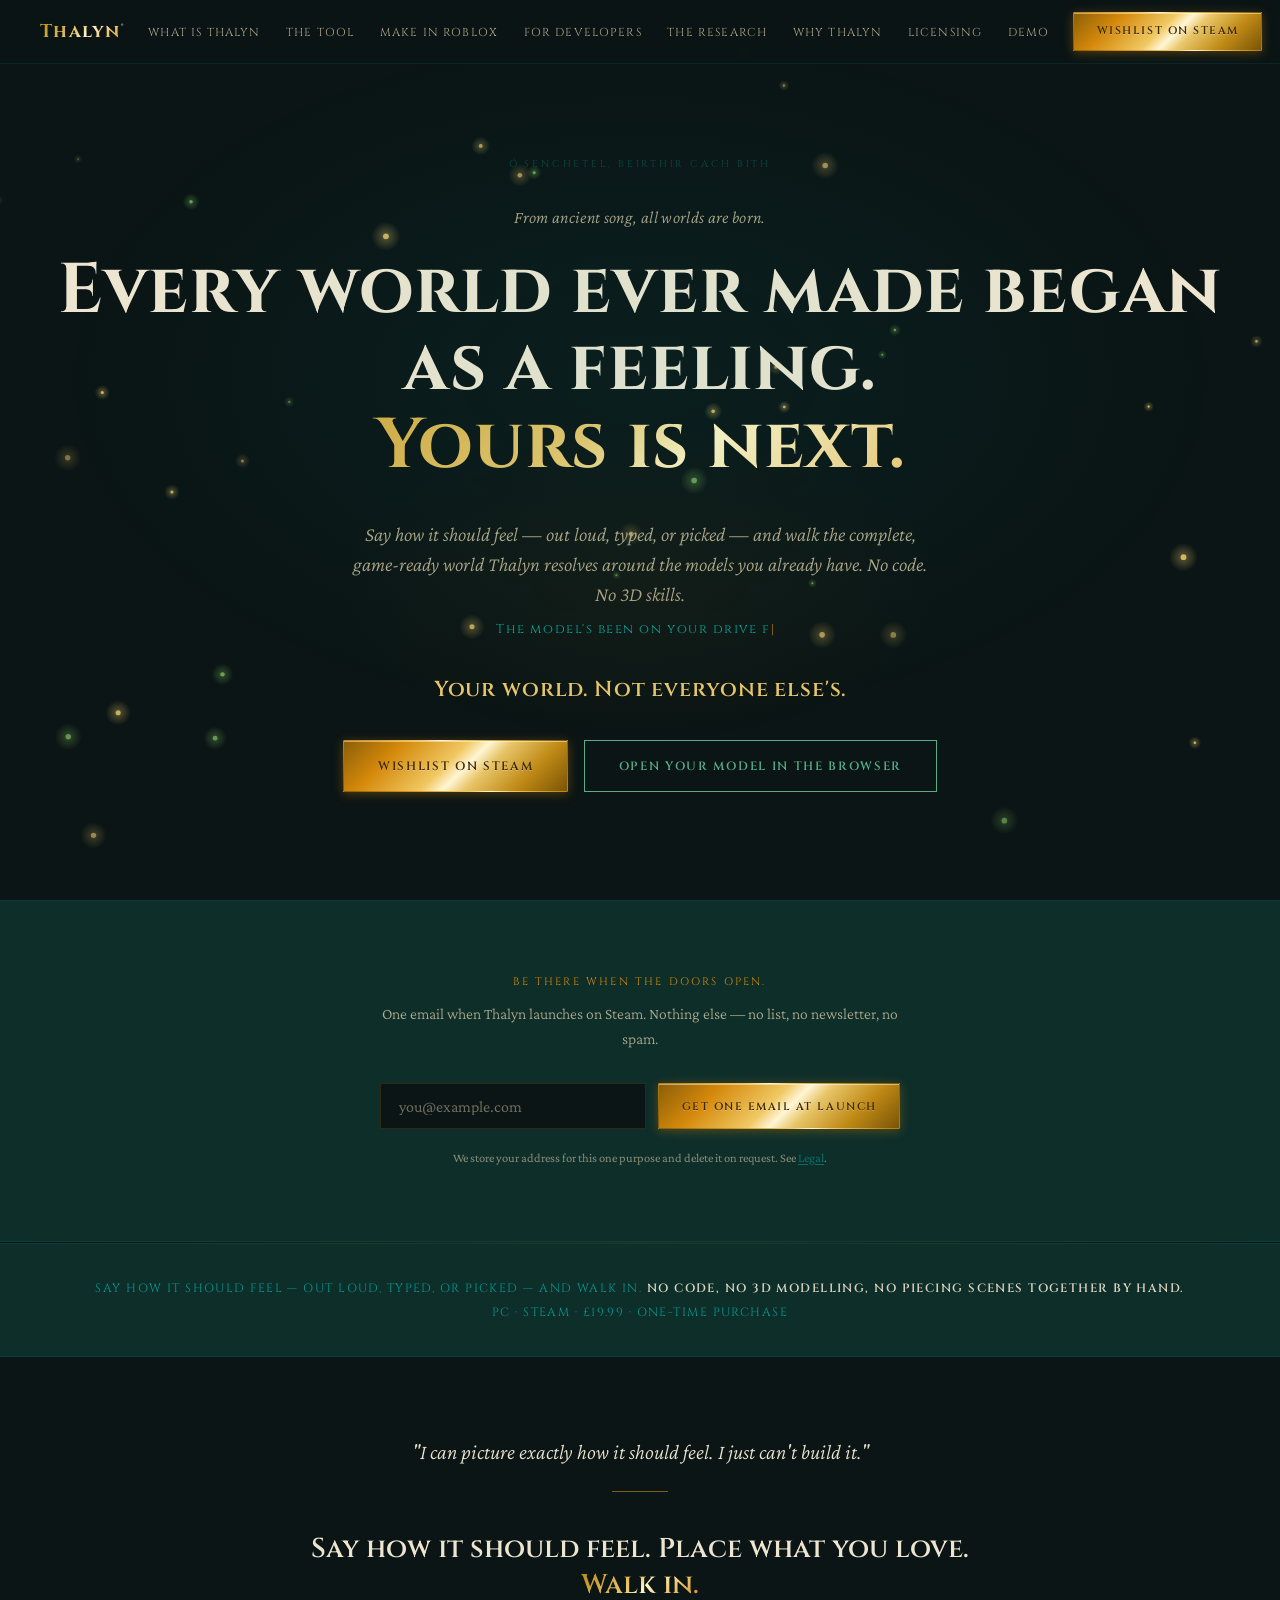
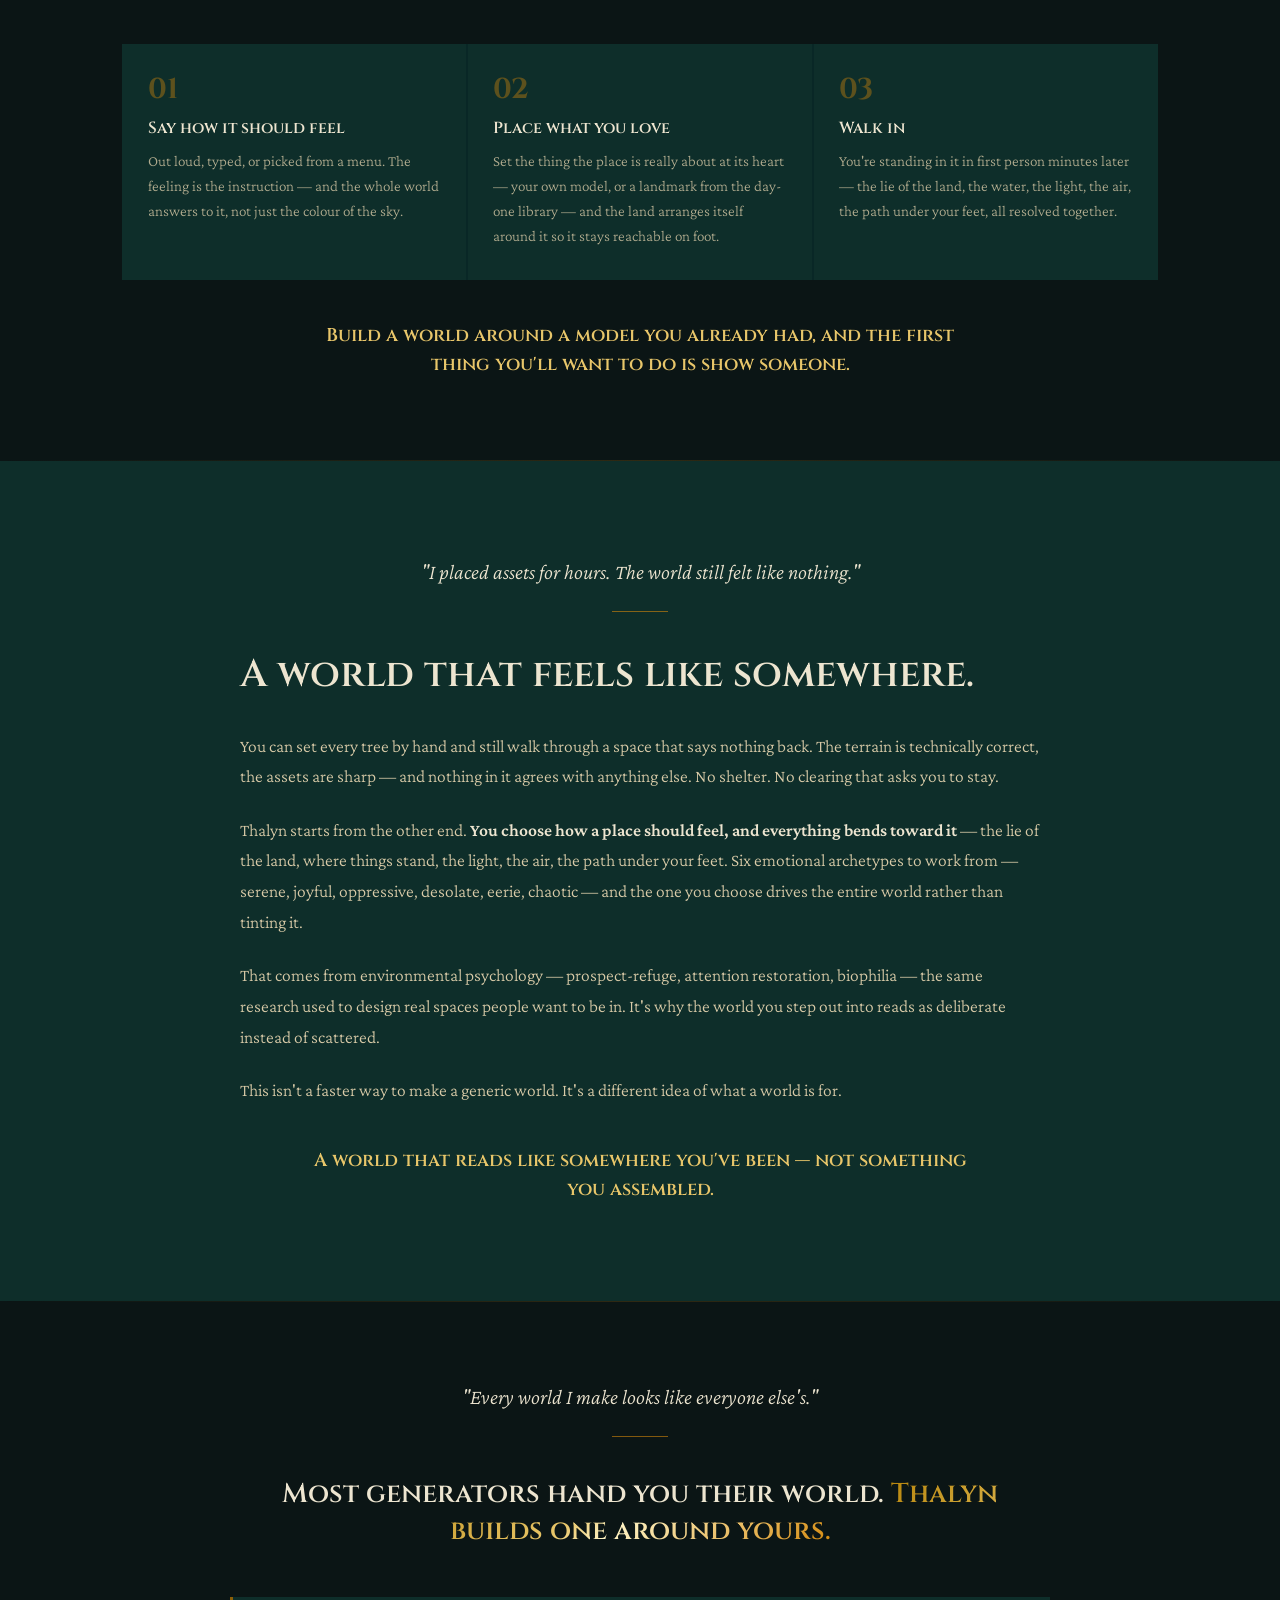
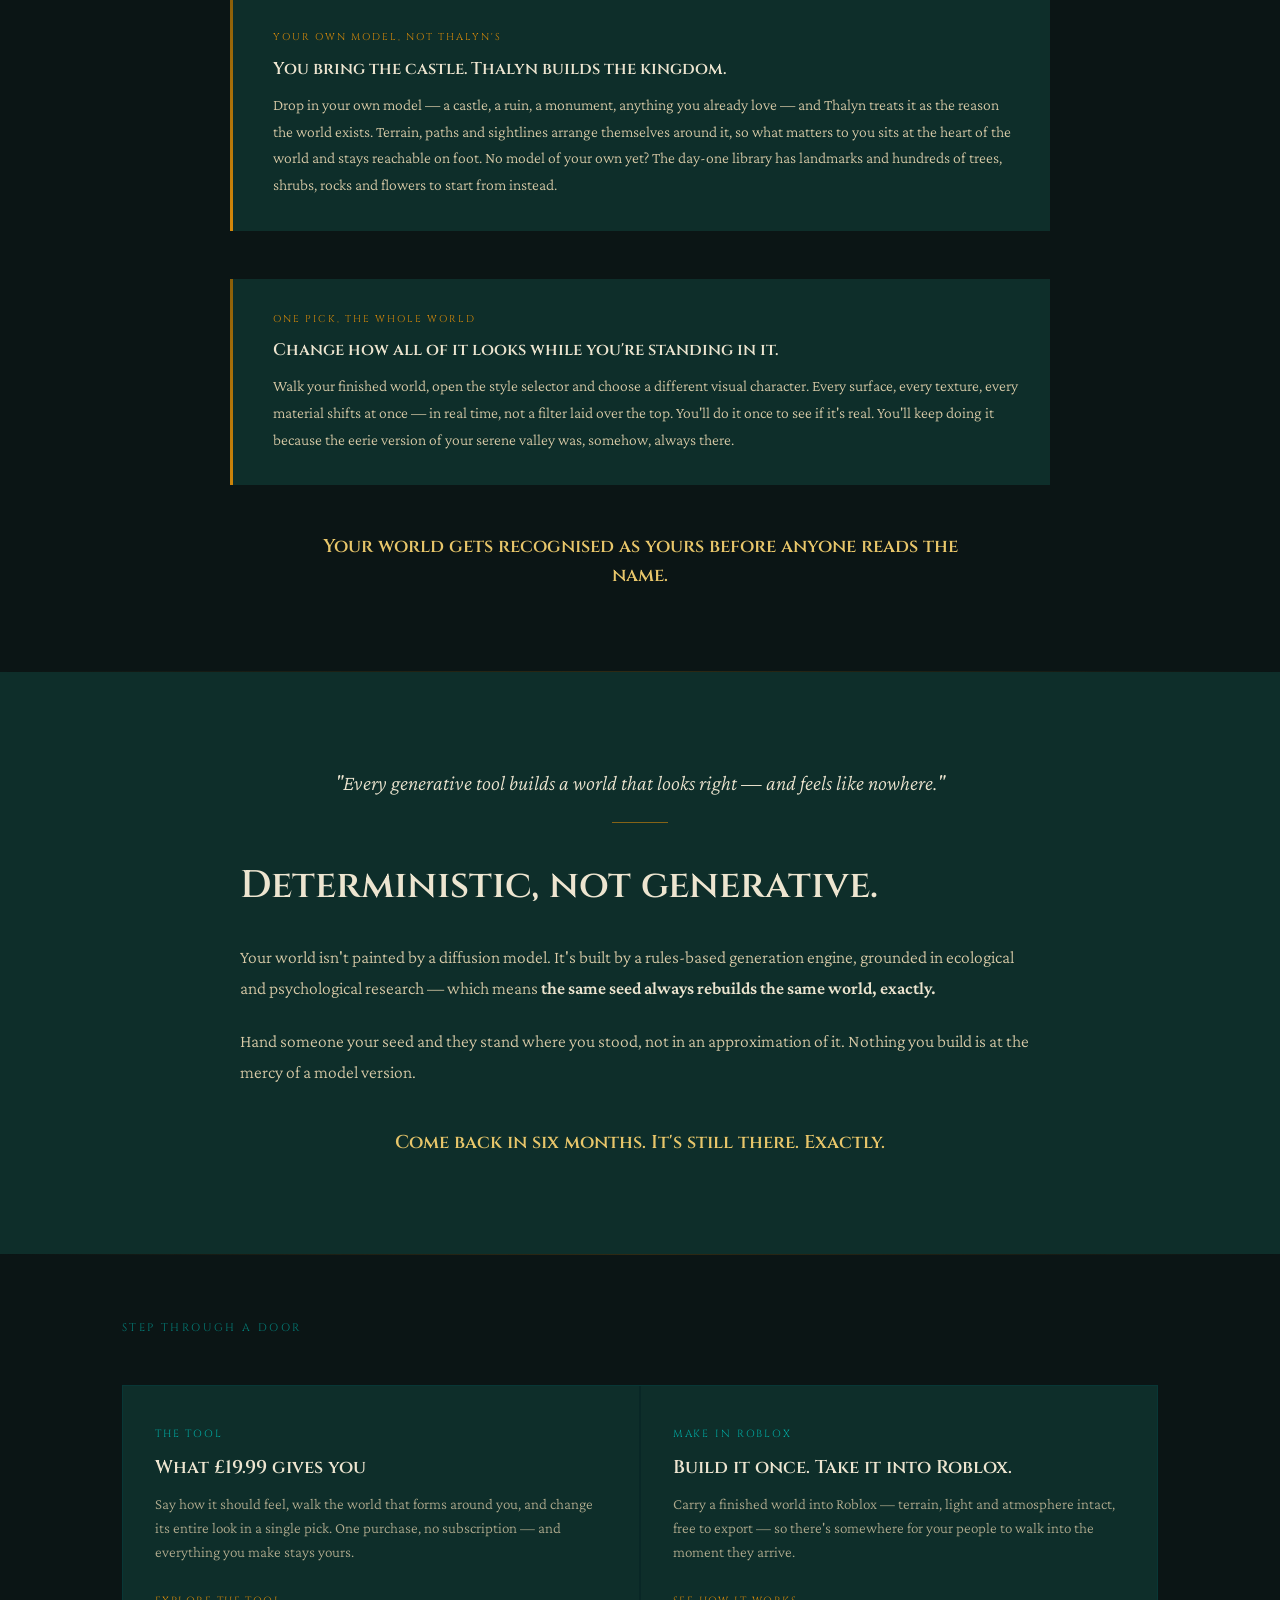
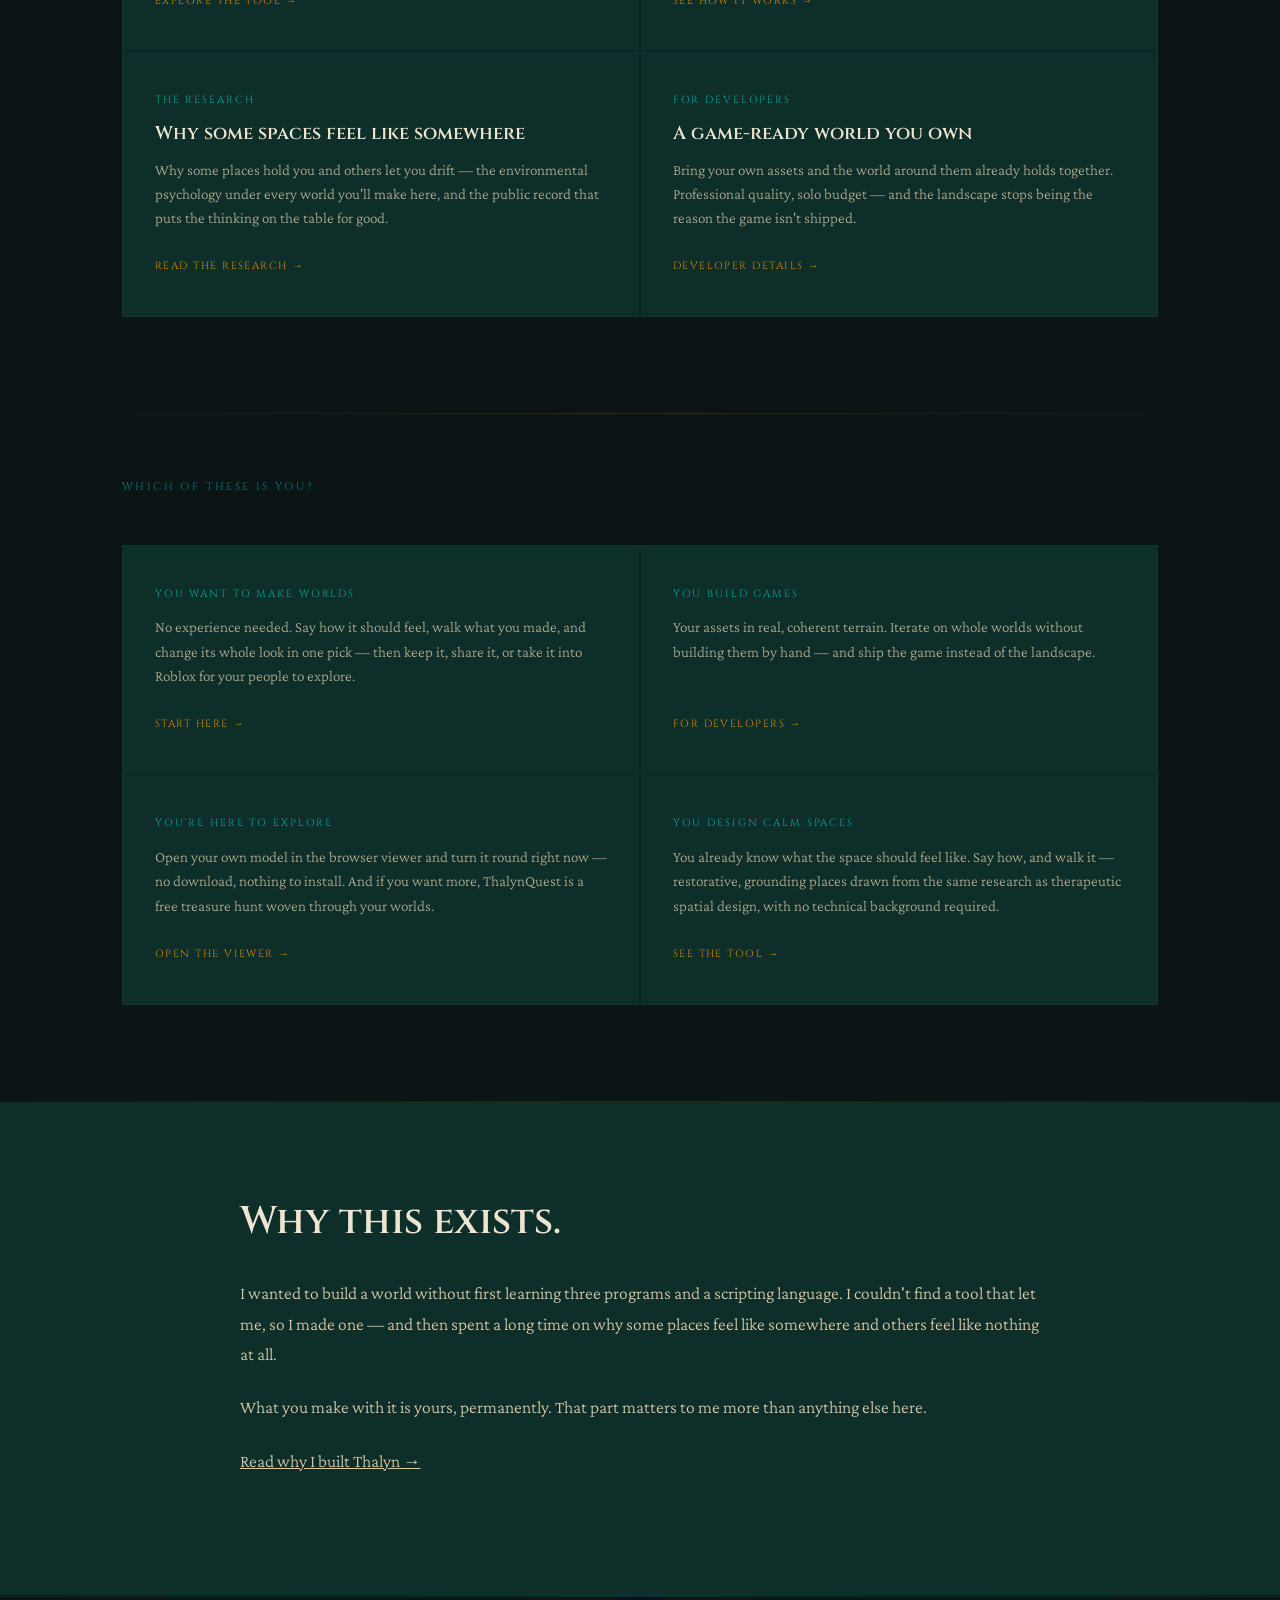
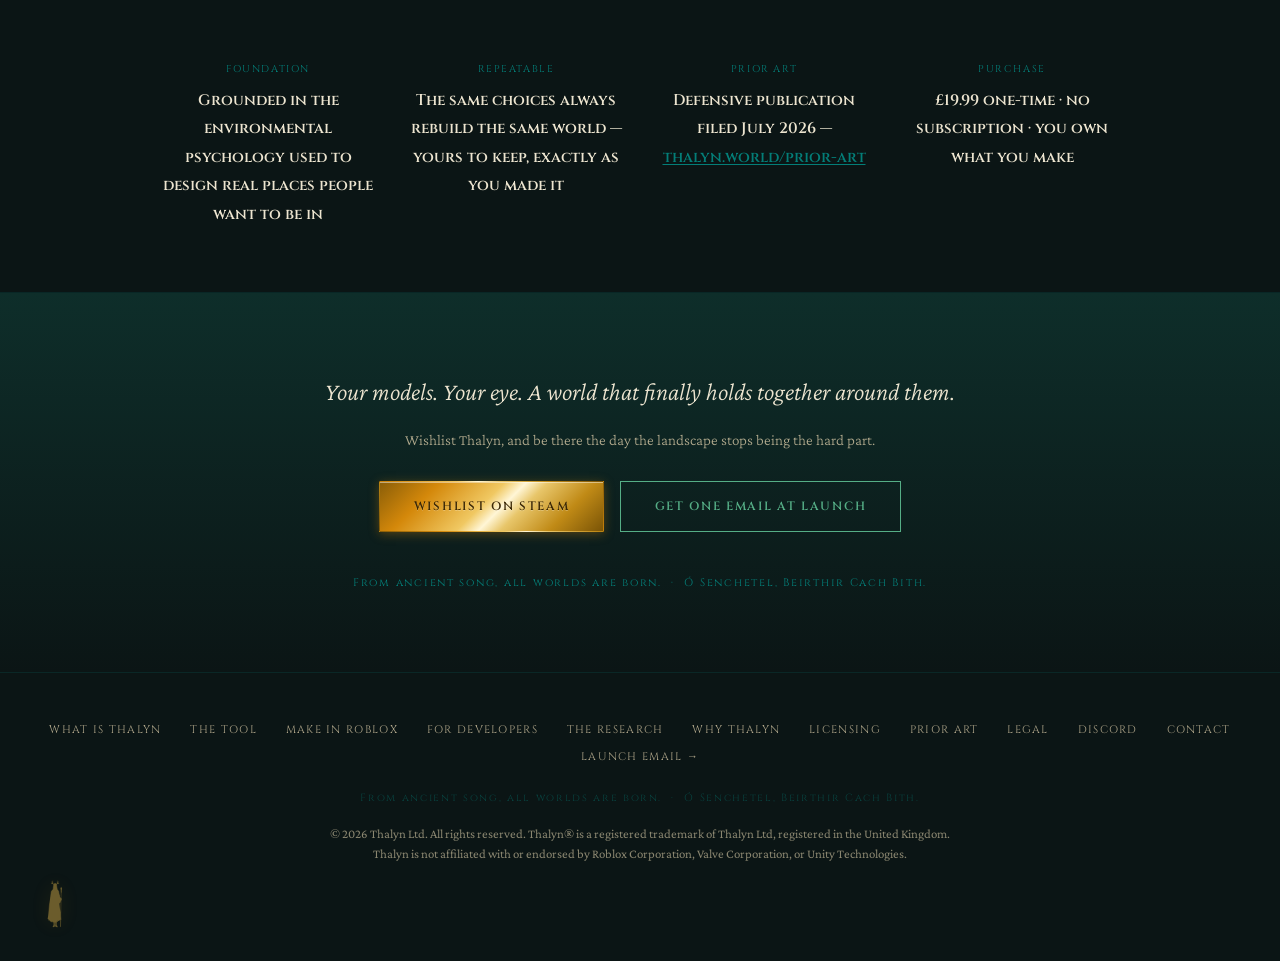
==== commit 98a3c2a6: "Messaging pass: buyer-first copy, assets-not-dreams positioning Applies THALYN_MESSAGING_REVIEW_AND_" ====
--- a/index.html
+++ b/index.html
@@ -4,10 +4,10 @@
 <meta charset="UTF-8">
 <meta name="viewport" content="width=device-width, initial-scale=1.0">
 <script>document.documentElement.classList.add('js');</script>
-<title>Thalyn® — From Ancient Song, All Worlds Are Born.</title>
-<meta name="description" content="Every generative tool builds a world that looks right but feels like nowhere. Thalyn builds the world that was already in your head — pick a feeling, walk it, change its whole look in one pick, and own it.">
-<meta property="og:title" content="Thalyn® — From Ancient Song, All Worlds Are Born.">
-<meta property="og:description" content="Every generative tool builds a world that looks right but feels like nowhere. Thalyn builds the world that was already in your head. Pick a feeling. Walk it. Own it.">
+<title>Thalyn® — Say how it should feel. Walk the world it forms.</title>
+<meta name="description" content="Game-ready 3D worlds, built around your assets and your eye. Say how it should feel — out loud, typed, or picked — and walk the complete world Thalyn resolves around the models you already have. Your world. Not everyone else's.">
+<meta property="og:title" content="Thalyn® — Say how it should feel. Walk the world it forms.">
+<meta property="og:description" content="Game-ready 3D worlds, built around your assets and your eye. Say how it should feel — out loud, typed, or picked — and walk the complete world Thalyn resolves around the models you already have. Your world. Not everyone else's.">
 <meta property="og:type" content="website">
 <meta property="og:url" content="https://thalyn.world/">
 <meta property="og:image" content="https://thalyn.world/enhanced_4k_169_thalyn_splash_5_.webp">
@@ -63,18 +63,22 @@
 <section class="hero">
   <span class="hero-gaelic gaelic">Ó Senchetel, Beirthir Cach Bith</span>
 
-  <h1 class="hero-myth">From ancient song, all worlds are born.<span class="hero-myth-next">Yours is next.</span></h1>
-
-  <p class="hero-threshold">Step in. Pick a feeling, and walk the world it builds around you.</p>
+  <p class="hero-kicker">From ancient song, all worlds are born.</p>
+
+  <h1 class="hero-myth">Every world ever made began as a feeling.<span class="hero-myth-next">Yours is next.</span></h1>
+
+  <p class="hero-threshold">Say how it should feel — out loud, typed, or picked — and walk the complete, game-ready world Thalyn resolves around the models you already have. No code. No 3D skills.</p>
 
   <div class="tw-wrap">
-    <span class="tw-target" data-phrases='["Your world. Not everyone else&#39;s.","Walk it. Own it. No one built it like this before.","One pick. The whole world changes.","The world inside you already exists."]'>Your world. Not everyone else&#39;s.</span>
-  </div>
+    <span class="tw-target" data-phrases='["The model&#39;s been on your drive for years.","Same world. Different soul. One pick.","Six months later, it&#39;s exactly where you left it.","Your assets. Your eye. No code."]'>The model&#39;s been on your drive for years.</span>
+  </div>
+
+  <p class="hero-stamp">Your world. Not everyone else&#39;s.</p>
 
   <div class="cta-row">
     <a class="btn btn-primary cta-steam" href="https://store.steampowered.com/app/4581800/Thalyn/" target="_blank" rel="noopener"
        data-label-steam="Wishlist on Steam" data-label-pending="Join the Discord">Wishlist on Steam</a>
-    <a class="btn btn-secondary" href="/demo/">Try the Demo</a>
+    <a class="btn btn-secondary" href="/demo/">Open your model in the browser</a>
   </div>
 </section>
 
@@ -96,48 +100,69 @@
 
 <!-- ─── CATEGORY ─── -->
 <div class="category-strip">
-  <p>Pick a feeling — say it out loud, or type it — and walk a complete world Thalyn builds in minutes. <strong>No code, no 3D modelling, no piecing scenes together by hand.</strong><br>PC · Steam · £19.99 · one-time purchase</p>
+  <p>Say how it should feel — out loud, typed, or picked — and walk in. <strong>No code, no 3D modelling, no piecing scenes together by hand.</strong><br>PC · Steam · £19.99 · one-time purchase</p>
 </div>
 
-<!-- ─── PROBLEM STRIP ─── -->
+<!-- ─── MIRROR 1 — the dreamer: say it, place it, walk in ─── -->
 <section class="section wrap">
-  <span class="eyebrow">Every generative tool builds a world that looks right — and feels like nowhere.</span>
-  <div class="problem-grid">
-    <div class="problem-card reveal">
-      <p class="problem-quote">"I placed assets for hours. The world still felt like nothing."</p>
-      <p class="problem-answer">Nothing lands at random. Every tree, every path, every sightline is placed to serve the feeling you chose — so the world reads as deliberate the moment you step into it.</p>
-    </div>
-    <div class="problem-card reveal">
-      <p class="problem-quote">"I can picture exactly how it should feel. I just can't build it."</p>
-      <p class="problem-answer">Choose how a place should feel, and everything answers to it — the land, the light, the air, the path under your feet. Six feelings to start from; the whole world resolves around the one you pick.</p>
-    </div>
-    <div class="problem-card reveal">
-      <p class="problem-quote">"Every world I make looks like everyone else's."</p>
-      <p class="problem-answer">Change the entire look of your world in a single pick. Every surface, every texture, every object shifts at once — so what you make looks like no one else's.</p>
-    </div>
-  </div>
-</section>
-
-<div class="divider"></div>
-
-<!-- ─── MEANING ─── -->
+  <p class="mirror-quote">"I can picture exactly how it should feel. I just can't build it."</p>
+  <h2 class="hook">Say how it should feel. Place what you love. <em>Walk&nbsp;in.</em></h2>
+  <div class="steps">
+    <div class="step reveal">
+      <div class="step-num">01</div>
+      <h3>Say how it should feel</h3>
+      <p>Out loud, typed, or picked from a menu. The feeling is the instruction — and the whole world answers to it, not just the colour of the sky.</p>
+    </div>
+    <div class="step reveal">
+      <div class="step-num">02</div>
+      <h3>Place what you love</h3>
+      <p>Set the thing the place is really about at its heart — your own model, or a landmark from the day-one library — and the land arranges itself around it so it stays reachable on foot.</p>
+    </div>
+    <div class="step reveal">
+      <div class="step-num">03</div>
+      <h3>Walk in</h3>
+      <p>You're standing in it in first person minutes later — the lie of the land, the water, the light, the air, the path under your feet, all resolved together.</p>
+    </div>
+  </div>
+  <p class="after-state">Build a world around a model you already had, and the first thing you'll want to do is show someone.</p>
+</section>
+
+<div class="divider"></div>
+
+<!-- ─── MIRROR 2 — coherence: a world that feels like somewhere ─── -->
 <section class="meaning">
   <div class="meaning-inner">
+    <p class="mirror-quote">"I placed assets for hours. The world still felt like nothing."</p>
     <h2>A world that feels like somewhere.</h2>
-    <p>The tools that exist make worlds that look like something — but rarely feel like anything. The terrain is technically correct. The assets are sharp. Yet walk through it and the space says nothing: no shelter, no sightline that draws the eye, no clearing that asks you to stay.</p>
-    <p>Thalyn starts from the other end. <strong>You choose how a place should feel, and everything bends toward it</strong> — the lie of the land, where things stand, the light, the air, the path under your feet. You step out into a world with intent, not a default.</p>
+    <p>You can set every tree by hand and still walk through a space that says nothing back. The terrain is technically correct, the assets are sharp — and nothing in it agrees with anything else. No shelter. No clearing that asks you to stay.</p>
+    <p>Thalyn starts from the other end. <strong>You choose how a place should feel, and everything bends toward it</strong> — the lie of the land, where things stand, the light, the air, the path under your feet. Six emotional archetypes to work from — serene, joyful, oppressive, desolate, eerie, chaotic — and the one you choose drives the entire world rather than tinting it.</p>
+    <p>That comes from environmental psychology — prospect-refuge, attention restoration, biophilia — the same research used to design real spaces people want to be in. It's why the world you step out into reads as deliberate instead of scattered.</p>
     <p>This isn't a faster way to make a generic world. It's a different idea of what a world is for.</p>
-  </div>
-</section>
-
-<div class="divider"></div>
-
-<!-- ─── YOUR OWN MODEL ─── -->
-<div class="callout reveal">
-  <span class="label">Your own model, not Thalyn's</span>
-  <h3>You bring the castle. Thalyn builds the kingdom.</h3>
-  <p>Drop in your own model — a castle, a ruin, a monument, anything you already love — and Thalyn treats it as the reason the world exists. Terrain, paths and sightlines arrange themselves around it, so what matters to you sits at the heart of the world and stays reachable on foot. No model of your own yet? The day-one library has landmarks and hundreds of trees, shrubs and rocks to start from instead.</p>
-</div>
+    <p class="after-state">A world that reads like somewhere you've been — not something you assembled.</p>
+  </div>
+</section>
+
+<div class="divider"></div>
+
+<!-- ─── MIRROR 3 — yours: your own model, your own look ─── -->
+<section class="section wrap">
+  <p class="mirror-quote">"Every world I make looks like everyone else's."</p>
+  <h2 class="hook">Most generators hand you their world. <em>Thalyn builds one around yours.</em></h2>
+
+  <div class="callout reveal">
+    <span class="label">Your own model, not Thalyn's</span>
+    <h3>You bring the castle. Thalyn builds the kingdom.</h3>
+    <p>Drop in your own model — a castle, a ruin, a monument, anything you already love — and Thalyn treats it as the reason the world exists. Terrain, paths and sightlines arrange themselves around it, so what matters to you sits at the heart of the world and stays reachable on foot. No model of your own yet? The day-one library has landmarks and hundreds of trees, shrubs, rocks and flowers to start from instead.</p>
+  </div>
+
+  <div class="callout reveal">
+    <span class="label">One pick, the whole world</span>
+    <h3>Change how all of it looks while you're standing in it.</h3>
+    <p>Walk your finished world, open the style selector and choose a different visual character. Every surface, every texture, every material shifts at once — in real time, not a filter laid over the top. You'll do it once to see if it's real. You'll keep doing it because the eerie version of your serene valley was, somehow, always there.</p>
+  </div>
+
+  <p class="after-state">Your world gets recognised as yours before anyone reads the name.</p>
+</section>
 
 <!-- ─── PROOF: RESKIN LOOP (P1-1) — AWAITING reskin-loop.mp4/.webm.
      Uncomment once the asset lands (≤4MB, muted/autoplay/loop/playsinline);
@@ -154,6 +179,19 @@
 
 <div class="divider"></div>
 
+<!-- ─── MIRROR 4 — the sceptic: deterministic, and yours to keep ─── -->
+<section class="meaning">
+  <div class="meaning-inner">
+    <p class="mirror-quote">"Every generative tool builds a world that looks right — and feels like nowhere."</p>
+    <h2>Deterministic, not generative.</h2>
+    <p>Your world isn't painted by a diffusion model. It's built by a rules-based generation engine, grounded in ecological and psychological research — which means <strong>the same seed always rebuilds the same world, exactly.</strong></p>
+    <p>Hand someone your seed and they stand where you stood, not in an approximation of it. Nothing you build is at the mercy of a model version.</p>
+    <p class="after-state">Come back in six months. It's still there. Exactly.</p>
+  </div>
+</section>
+
+<div class="divider"></div>
+
 <!-- ─── DOORS — the four ways through the site ─── -->
 <section class="section doors wrap">
   <span class="eyebrow">Step through a door</span>
@@ -161,25 +199,25 @@
     <a href="/core/" class="door reveal">
       <span class="door-label">The Tool</span>
       <span class="door-title">What £19.99 gives you</span>
-      <span class="door-desc">Pick a feeling, walk the world it builds in minutes, and change its entire look in a single pick. One purchase, no subscription.</span>
+      <span class="door-desc">Say how it should feel, walk the world that forms around you, and change its entire look in a single pick. One purchase, no subscription — and everything you make stays yours.</span>
       <span class="door-cta">Explore the tool →</span>
     </a>
     <a href="/roblox/" class="door reveal">
       <span class="door-label">Make in Roblox</span>
       <span class="door-title">Build it once. Take it into Roblox.</span>
-      <span class="door-desc">Carry a finished world into Roblox — terrain, light and atmosphere intact, ready to play. Yours to make, free to export.</span>
+      <span class="door-desc">Carry a finished world into Roblox — terrain, light and atmosphere intact, free to export — so there's somewhere for your people to walk into the moment they arrive.</span>
       <span class="door-cta">See how it works →</span>
     </a>
     <a href="/research/" class="door reveal">
-      <span class="door-label">Why Thalyn</span>
+      <span class="door-label">The Research</span>
       <span class="door-title">Why some spaces feel like somewhere</span>
-      <span class="door-desc">The environmental psychology under everything Thalyn makes — and the public record that puts the thinking on the table for good.</span>
+      <span class="door-desc">Why some places hold you and others let you drift — the environmental psychology under every world you'll make here, and the public record that puts the thinking on the table for good.</span>
       <span class="door-cta">Read the research →</span>
     </a>
     <a href="/developers/" class="door reveal">
       <span class="door-label">For Developers</span>
       <span class="door-title">A game-ready world you own</span>
-      <span class="door-desc">You bring the assets and the intent; Thalyn hands back a world that already holds together. Professional quality, solo budget.</span>
+      <span class="door-desc">Bring your own assets and the world around them already holds together. Professional quality, solo budget — and the landscape stops being the reason the game isn't shipped.</span>
       <span class="door-cta">Developer details →</span>
     </a>
   </div>
@@ -193,7 +231,7 @@
   <div class="doors-grid is-2x2">
     <a href="/core/" class="door reveal">
       <span class="door-label">You want to make worlds</span>
-      <span class="door-desc">No experience needed. Pick a feeling, walk your creation, and change its whole look in one pick. Keep it, share it, or take it into Roblox for your people to explore.</span>
+      <span class="door-desc">No experience needed. Say how it should feel, walk what you made, and change its whole look in one pick — then keep it, share it, or take it into Roblox for your people to explore.</span>
       <span class="door-cta">Start here →</span>
     </a>
     <a href="/developers/" class="door reveal">
@@ -203,12 +241,12 @@
     </a>
     <a href="/demo/" class="door reveal">
       <span class="door-label">You're here to explore</span>
-      <span class="door-desc">Most procedural worlds feel like nowhere. Wander ones that don't — each grown from a single feeling. And if you want more, ThalynQuest is a free treasure hunt: seven relics, seven songs.</span>
-      <span class="door-cta">Walk a world →</span>
+      <span class="door-desc">Open your own model in the browser viewer and turn it round right now — no download, nothing to install. And if you want more, ThalynQuest is a free treasure hunt woven through your worlds.</span>
+      <span class="door-cta">Open the viewer →</span>
     </a>
     <a href="/core/" class="door reveal">
       <span class="door-label">You design calm spaces</span>
-      <span class="door-desc">You know what the space should feel like. Build it — restorative, grounding places drawn from the same research as therapeutic spatial design, with no technical background required.</span>
+      <span class="door-desc">You already know what the space should feel like. Say how, and walk it — restorative, grounding places drawn from the same research as therapeutic spatial design, with no technical background required.</span>
       <span class="door-cta">See the tool →</span>
     </a>
   </div>
@@ -229,17 +267,6 @@
 
 <div class="divider"></div>
 
-<!-- ─── DETERMINISTIC ─── -->
-<section class="meaning">
-  <div class="meaning-inner">
-    <h2>Deterministic, not generative.</h2>
-    <p>Thalyn doesn't paint worlds with a diffusion model. It builds them with a rules-based generation engine, grounded in ecological and psychological research. <strong>The same seed always rebuilds the same world, exactly.</strong></p>
-    <p>Share a seed and someone else gets your world, not an approximation of it. Return to something you made months ago and it's still there, unchanged. Nothing you build is at the mercy of a model version.</p>
-  </div>
-</section>
-
-<div class="divider"></div>
-
 <!-- ─── FOUNDER NOTE ─── -->
 <section class="meaning">
   <div class="meaning-inner">
@@ -257,7 +284,7 @@
   <div class="confidence-inner">
     <div class="conf-item">
       <span class="conf-label">Foundation</span>
-      <span class="conf-value">Grounded in environmental psychology — prospect-refuge, attention restoration, biophilia</span>
+      <span class="conf-value">Grounded in the environmental psychology used to design real places people want to be in</span>
     </div>
     <div class="conf-item">
       <span class="conf-label">Repeatable</span>
@@ -274,11 +301,16 @@
   </div>
 </section>
 
-<!-- ─── MISSION CLOSE ─── -->
+<!-- ─── CLOSE — hand the story back ─── -->
 <section class="mission">
-  <p class="mission-statement">"Thalyn exists to give anyone the power to make a world that feels like somewhere — without code, without 3D expertise, and without compromise on how it should feel."</p>
-  <p class="mission-connected">Your world is yours alone. And part of something far larger.</p>
-  <p class="mission-gaelic">From ancient song, all worlds are born. &nbsp;·&nbsp; Ó Senchetel, Beirthir Cach Bith.</p>
+  <p class="mission-statement">Your models. Your eye. A world that finally holds together around them.</p>
+  <p class="mission-connected">Wishlist Thalyn, and be there the day the landscape stops being the hard part.</p>
+  <div class="cta-row">
+    <a class="btn btn-primary cta-steam" href="https://store.steampowered.com/app/4581800/Thalyn/" target="_blank" rel="noopener"
+       data-label-steam="Wishlist on Steam" data-label-pending="Join the Discord">Wishlist on Steam</a>
+    <a class="btn btn-secondary" href="/#email-capture">Get one email at launch</a>
+  </div>
+  <p class="mission-gaelic" style="margin-top:2.6rem">From ancient song, all worlds are born. &nbsp;·&nbsp; Ó Senchetel, Beirthir Cach Bith.</p>
 </section>
 
 </main>
--- a/assets/site.css
+++ b/assets/site.css
@@ -319,6 +319,51 @@
   .cancant{grid-template-columns:1fr;}
 }
 
+/* ── HERO KICKER + STAMP (2026-08-12 messaging pass) ──────────────────────
+   The myth line demoted above the headline so the H1 can orient a stranger;
+   the stamp is the last thing read before the buttons. Both stay FLAT gold
+   per GILDED_METALLIC_SPEC §5 — the gild ramp is for large display text and
+   fills, not for a body-scale line. ── */
+.hero-kicker{font-family:var(--font-body);font-style:italic;font-weight:300;
+  font-size:clamp(0.88rem,1.9vw,1.08rem);color:var(--parchment-dim);
+  letter-spacing:0.02em;margin-bottom:1.3rem;display:block;line-height:1.5;}
+.hero-stamp{font-family:var(--font-display);font-size:clamp(1rem,2.4vw,1.35rem);
+  font-weight:600;color:var(--gold-base);letter-spacing:0.04em;line-height:1.4;
+  margin:0 0 2.2rem;}
+.hero .tw-wrap{margin-bottom:1.5rem;}
+/* The kicker + stamp added ~137px to the hero, which is min-height:100vh — on a
+   1280x720 laptop that pushed the CTA row to the fold. Tighten the vertical
+   rhythm on short viewports only, so the buttons stay visible without touching
+   the design at full height. (Measured 2026-08-12; 720px and 667px were the
+   failing cases.) */
+@media(max-height:820px){
+  .hero{padding:5.5rem 2rem 3rem;}
+  .hero-gaelic{margin-bottom:1.1rem;}
+  .hero-kicker{margin-bottom:0.7rem;}
+  .hero-myth-next{margin-bottom:1.2rem;}
+  .hero .tw-wrap{margin-bottom:0.9rem;}
+  .hero-stamp{margin-bottom:1.4rem;}
+}
+
+/* ── THE FOUR MIRRORS — a pain quote opens a section, an after-state closes
+   it. Recognition → answer → the buyer's moment.
+   ⚠ Both selectors are TYPE-QUALIFIED (p.x, not .x) on purpose. A bare class is
+   specificity (0,1,0) and loses to the container rules `.prose p` / `.callout p` /
+   `.meaning-inner p` (0,1,1) — source order does NOT rescue a lower specificity, so
+   the bare-class version rendered as muted body text everywhere these sit inside a
+   prose column. Both classes are only ever used on <p>, so p.x ties at (0,1,1) and
+   wins on order. Keep the `p` if you touch these. ── */
+p.mirror-quote{font-style:italic;font-weight:300;
+  font-size:clamp(1.05rem,2.3vw,1.32rem);color:var(--text-bright);line-height:1.5;
+  max-width:640px;margin:0 auto 2.4rem;text-align:center;padding-bottom:1.5rem;
+  position:relative;}
+p.mirror-quote::after{content:'';position:absolute;left:50%;bottom:0;
+  transform:translateX(-50%);width:56px;height:1px;background:var(--gold);opacity:0.6;}
+p.after-state{font-family:var(--font-display);font-size:clamp(0.98rem,2vw,1.16rem);
+  font-weight:600;color:var(--gold-base);line-height:1.55;max-width:660px;
+  margin:2.6rem auto 0 auto;text-align:center;}
+.meaning-inner p.after-state,.prose p.after-state,.callout p.after-state{margin-bottom:0;}
+
 /* ── RESPONSIVE ──────────────────────────────────────────────────────────── */
 @media(max-width:900px){
   .site-nav{padding:0 1.2rem;}
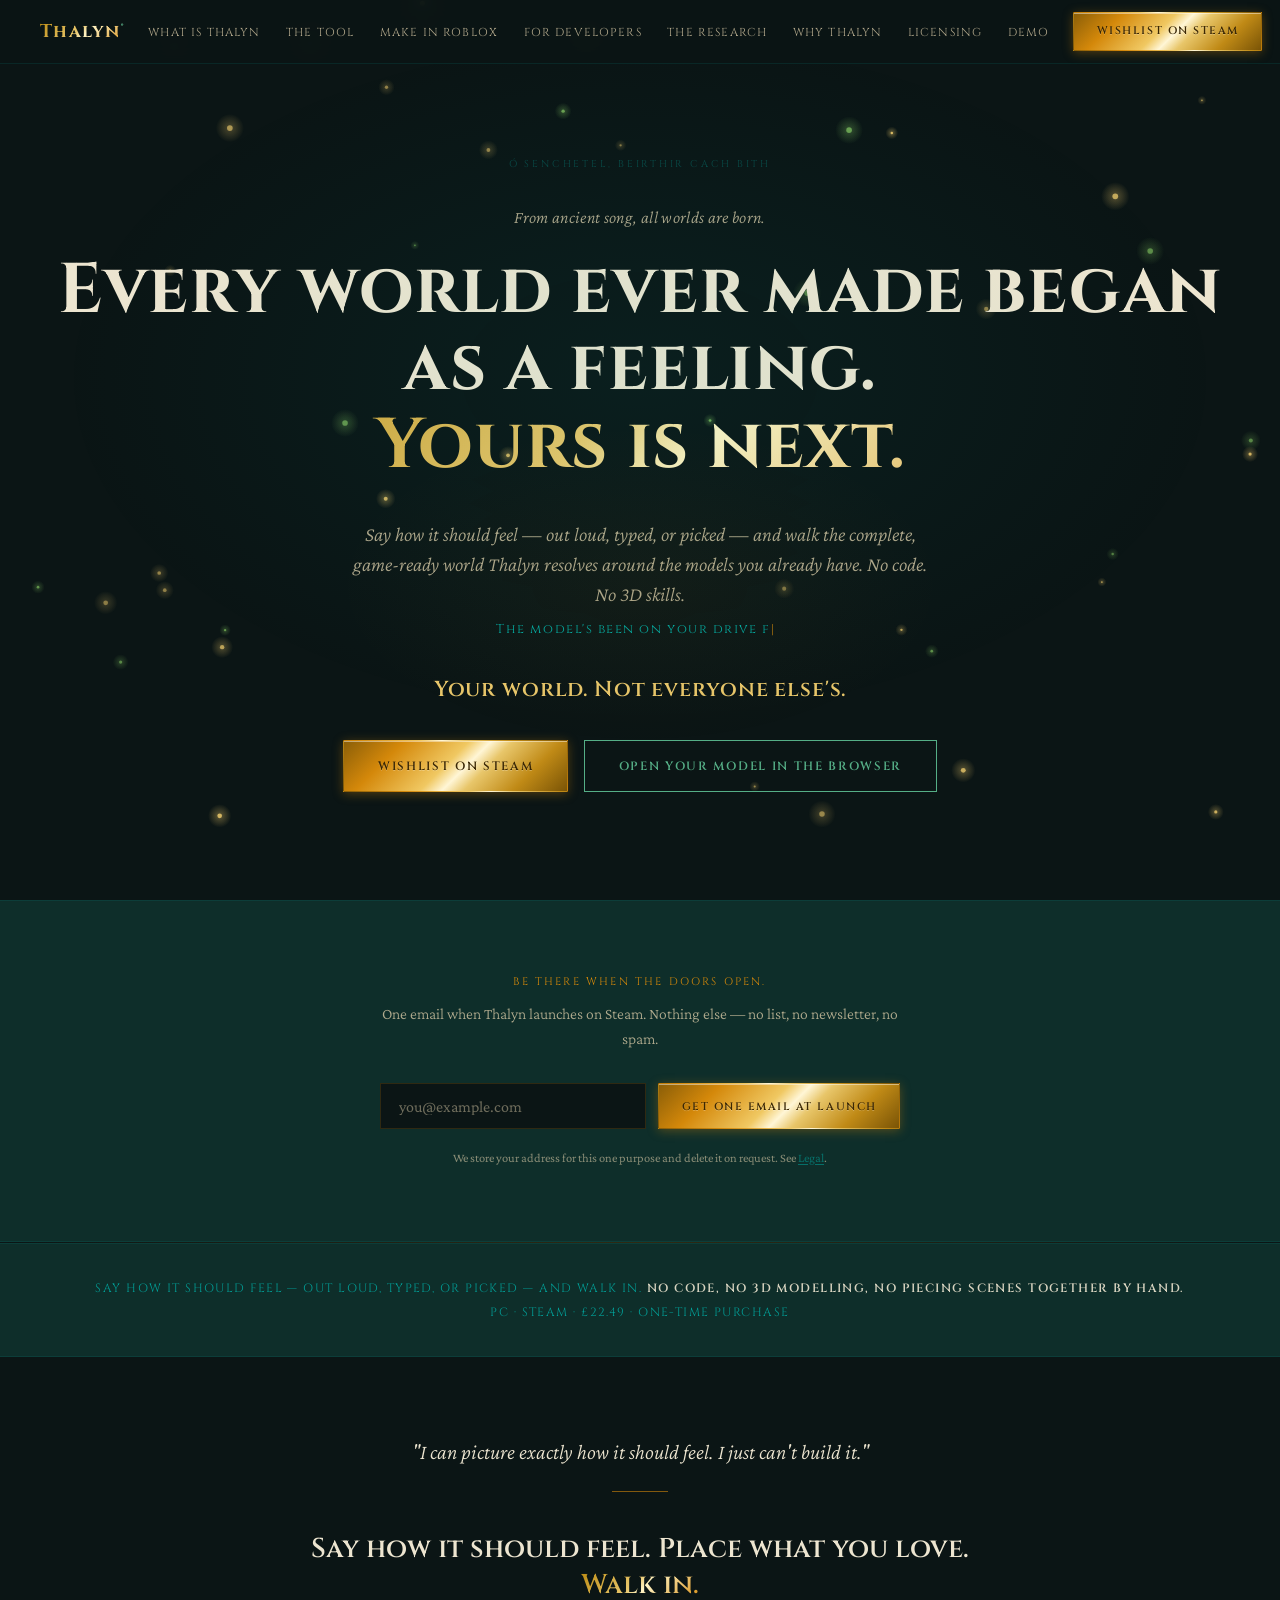
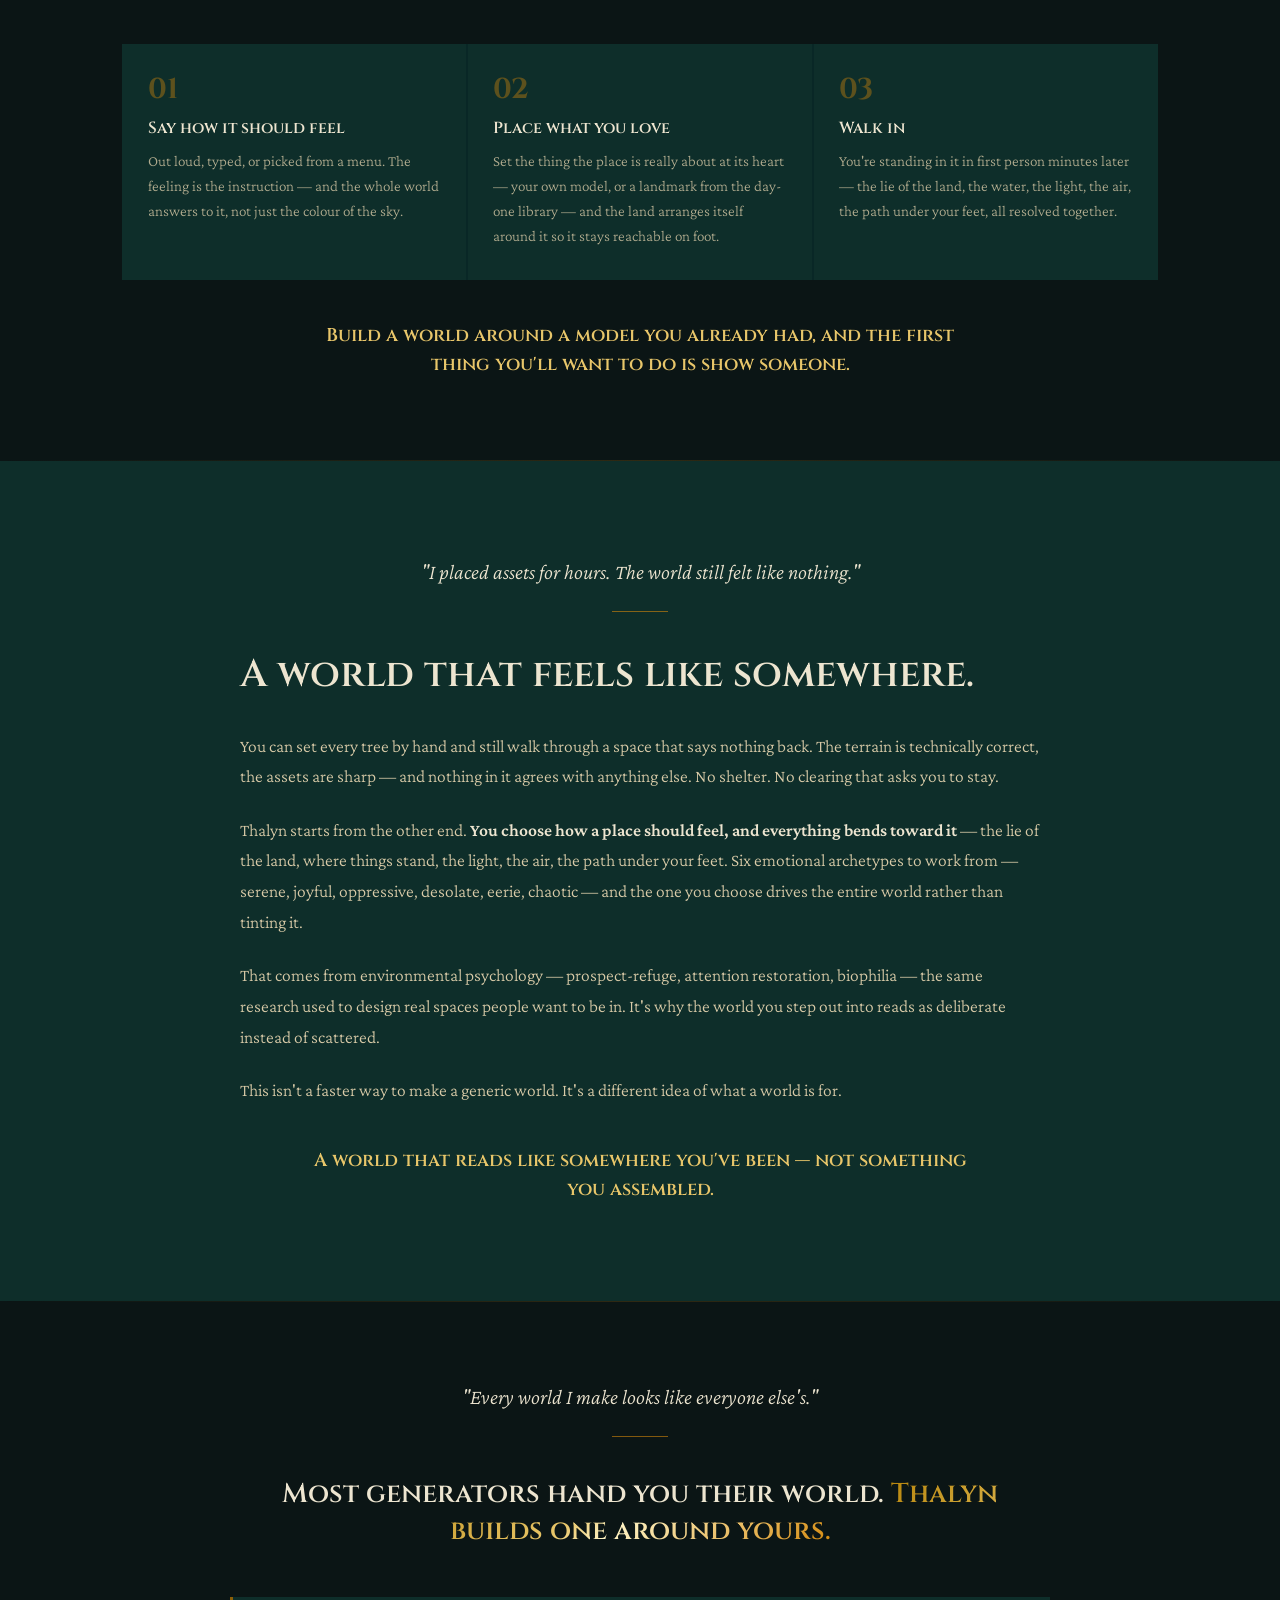
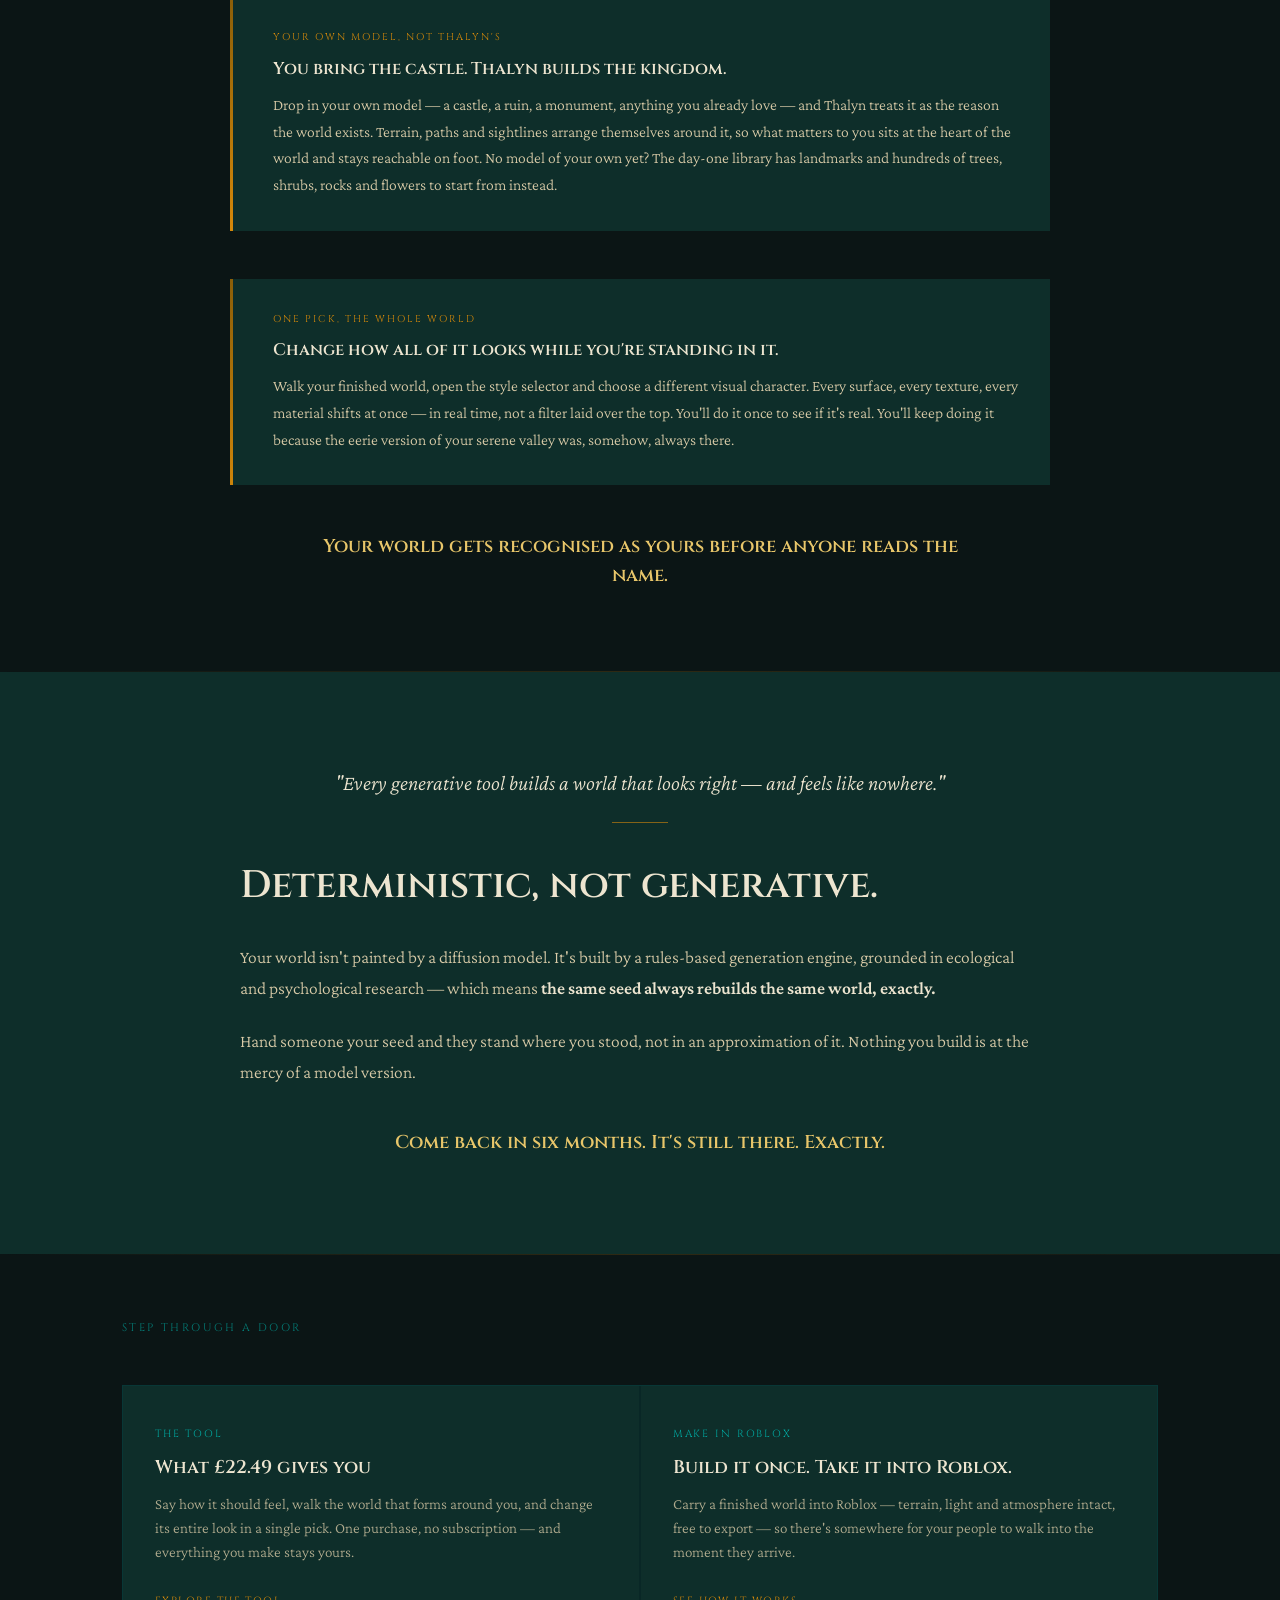
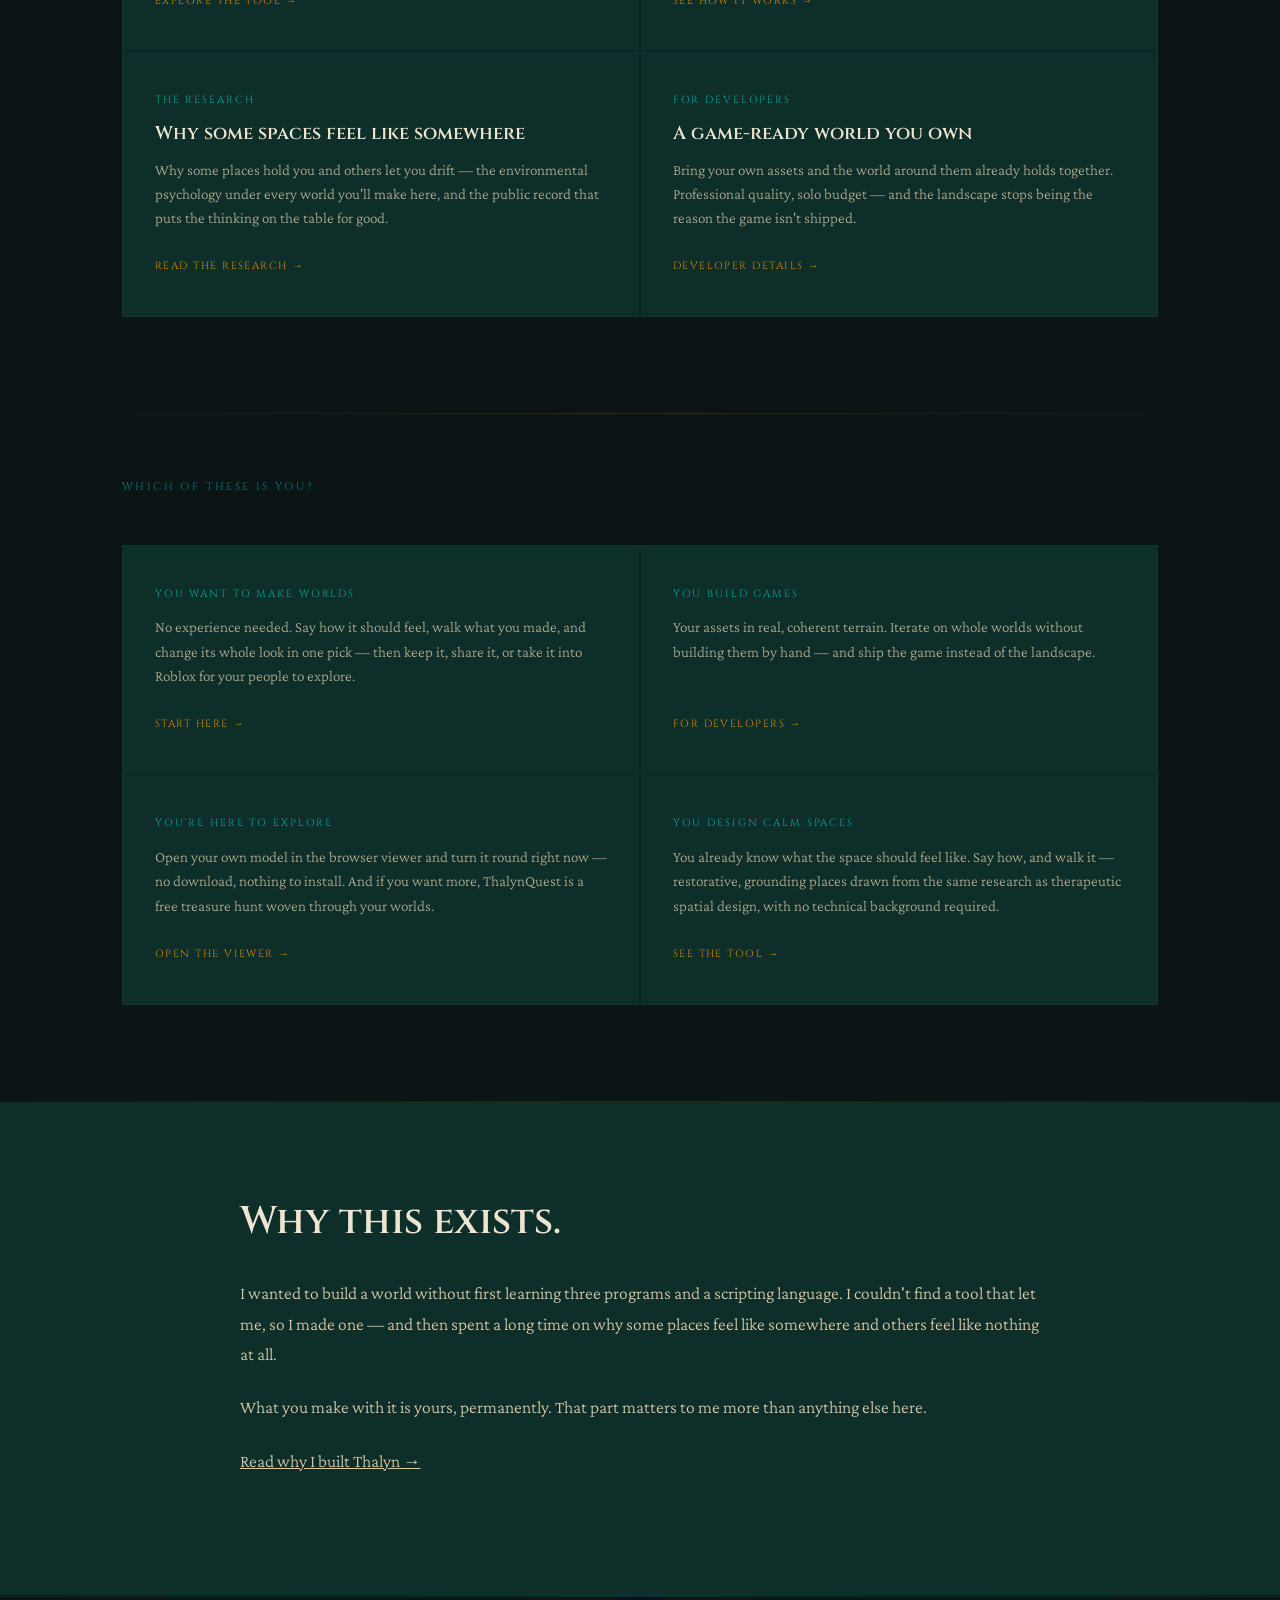
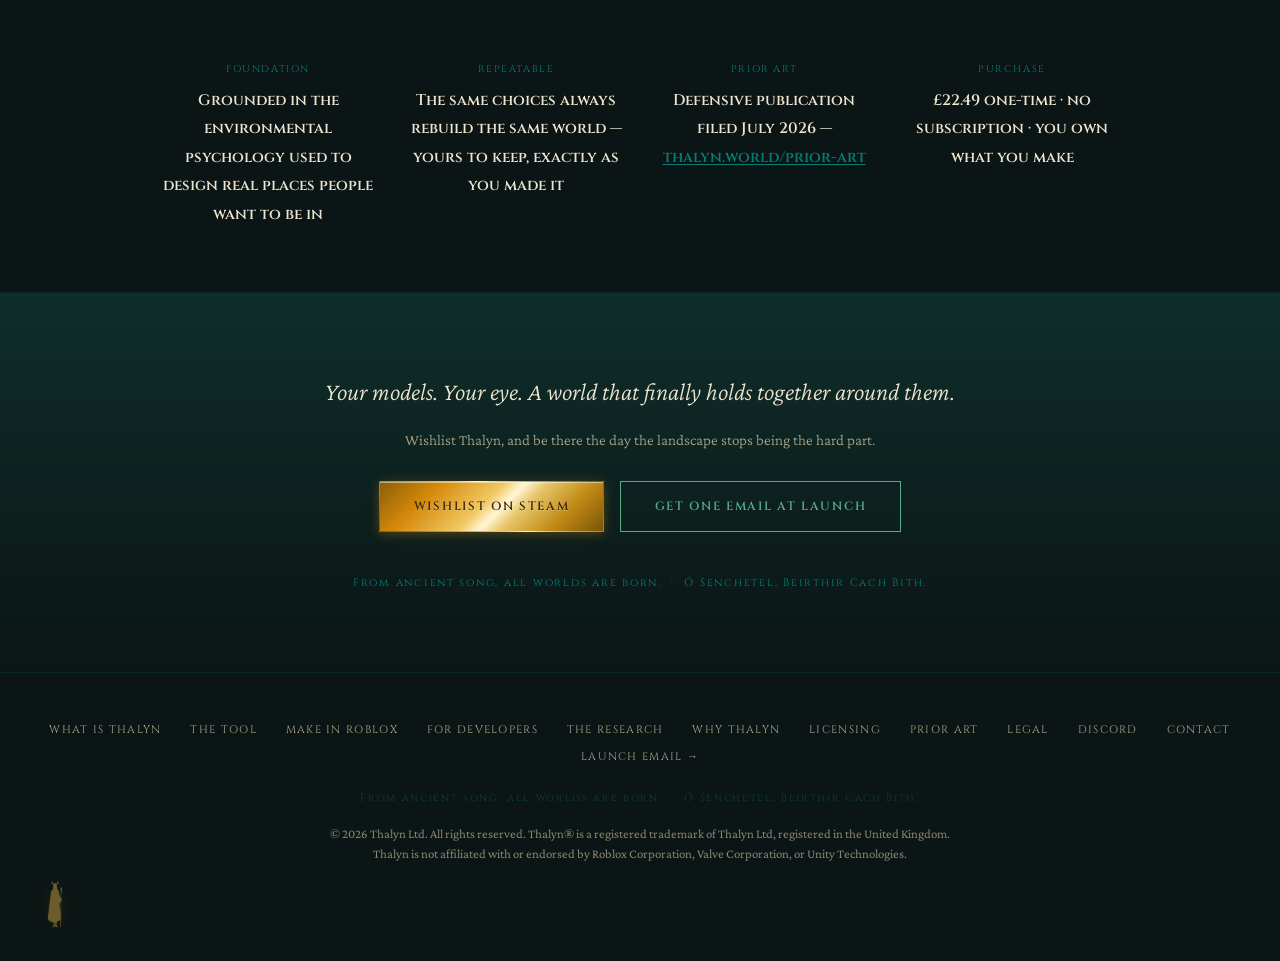
==== commit d2b1f5fa: "Pricing to £22.49, Awen as fair-use allowance, VR, account wording" ====
--- a/index.html
+++ b/index.html
@@ -100,7 +100,7 @@
 
 <!-- ─── CATEGORY ─── -->
 <div class="category-strip">
-  <p>Say how it should feel — out loud, typed, or picked — and walk in. <strong>No code, no 3D modelling, no piecing scenes together by hand.</strong><br>PC · Steam · £19.99 · one-time purchase</p>
+  <p>Say how it should feel — out loud, typed, or picked — and walk in. <strong>No code, no 3D modelling, no piecing scenes together by hand.</strong><br>PC · Steam · £22.49 · one-time purchase</p>
 </div>
 
 <!-- ─── MIRROR 1 — the dreamer: say it, place it, walk in ─── -->
@@ -198,7 +198,7 @@
   <div class="doors-grid is-2x2">
     <a href="/core/" class="door reveal">
       <span class="door-label">The Tool</span>
-      <span class="door-title">What £19.99 gives you</span>
+      <span class="door-title">What £22.49 gives you</span>
       <span class="door-desc">Say how it should feel, walk the world that forms around you, and change its entire look in a single pick. One purchase, no subscription — and everything you make stays yours.</span>
       <span class="door-cta">Explore the tool →</span>
     </a>
@@ -296,7 +296,7 @@
     </div>
     <div class="conf-item">
       <span class="conf-label">Purchase</span>
-      <span class="conf-value">£19.99 one-time · no subscription · you own what you make</span>
+      <span class="conf-value">£22.49 one-time · no subscription · you own what you make</span>
     </div>
   </div>
 </section>
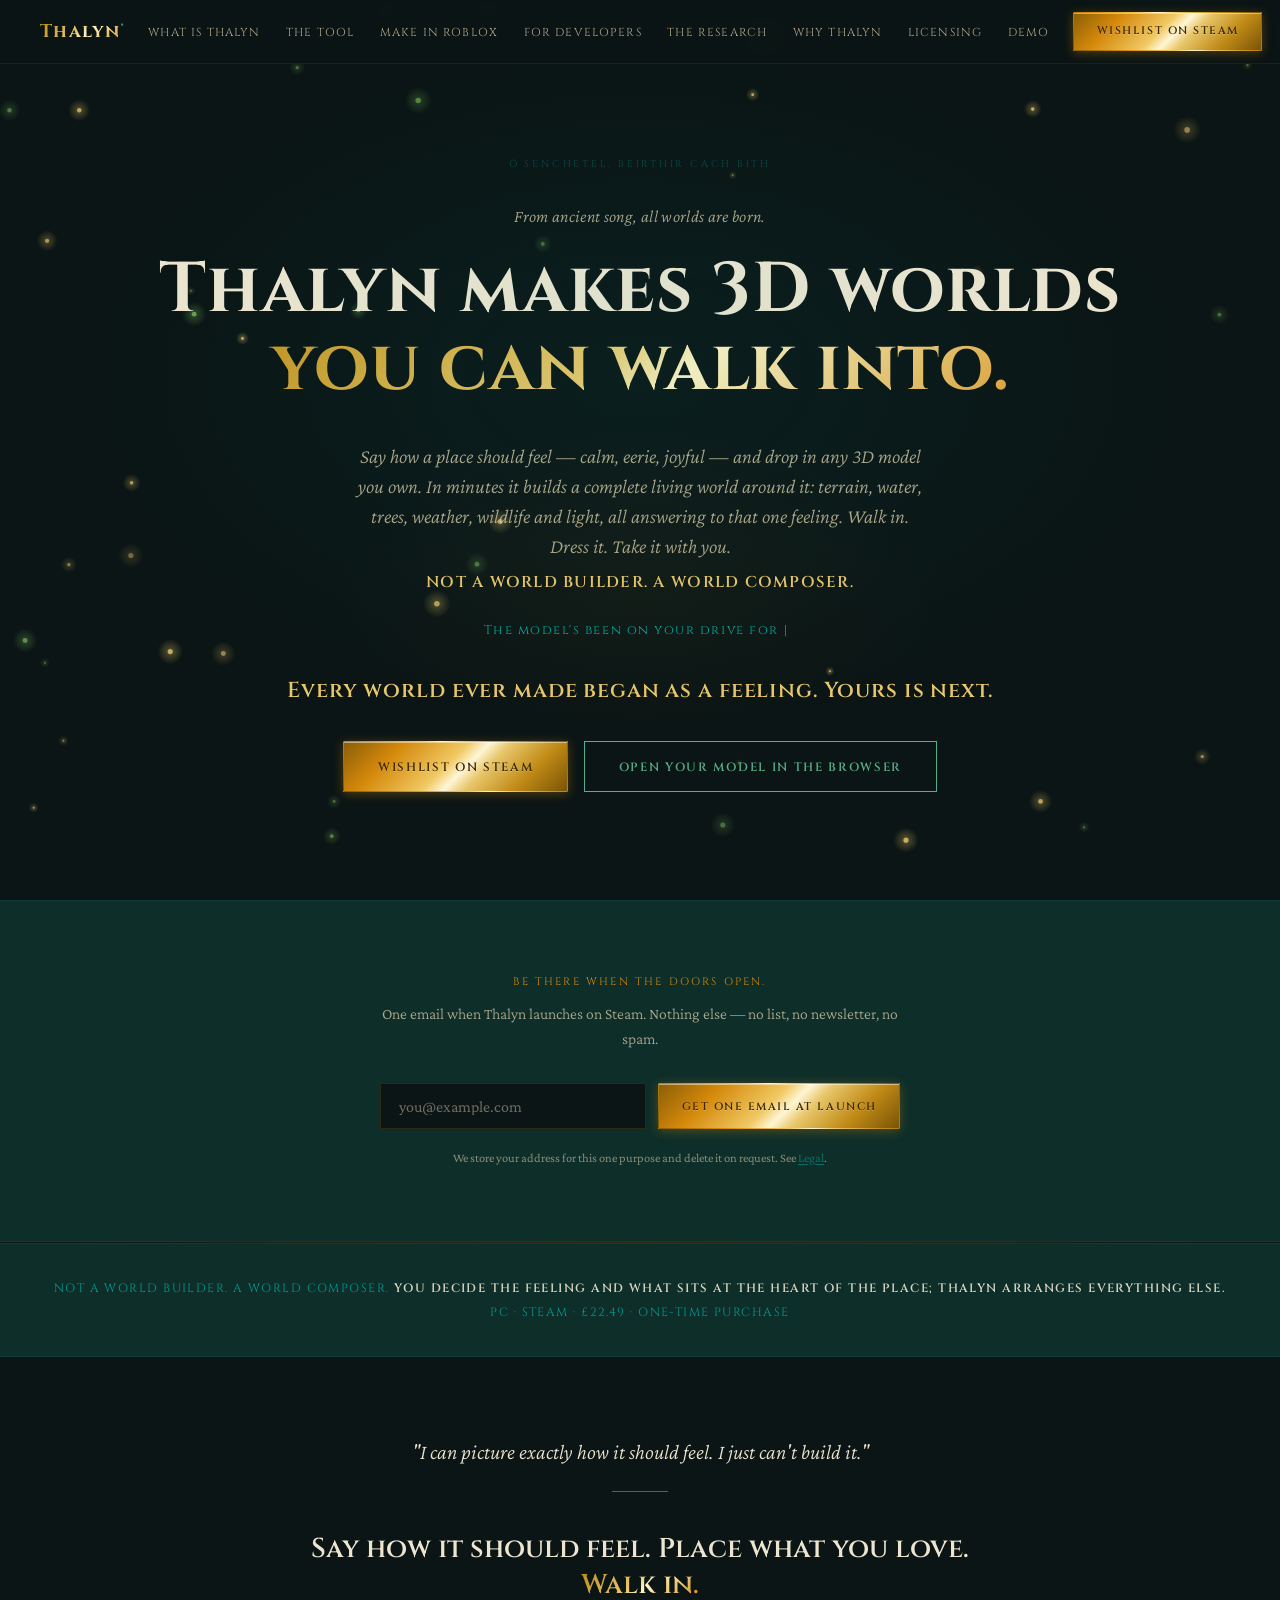
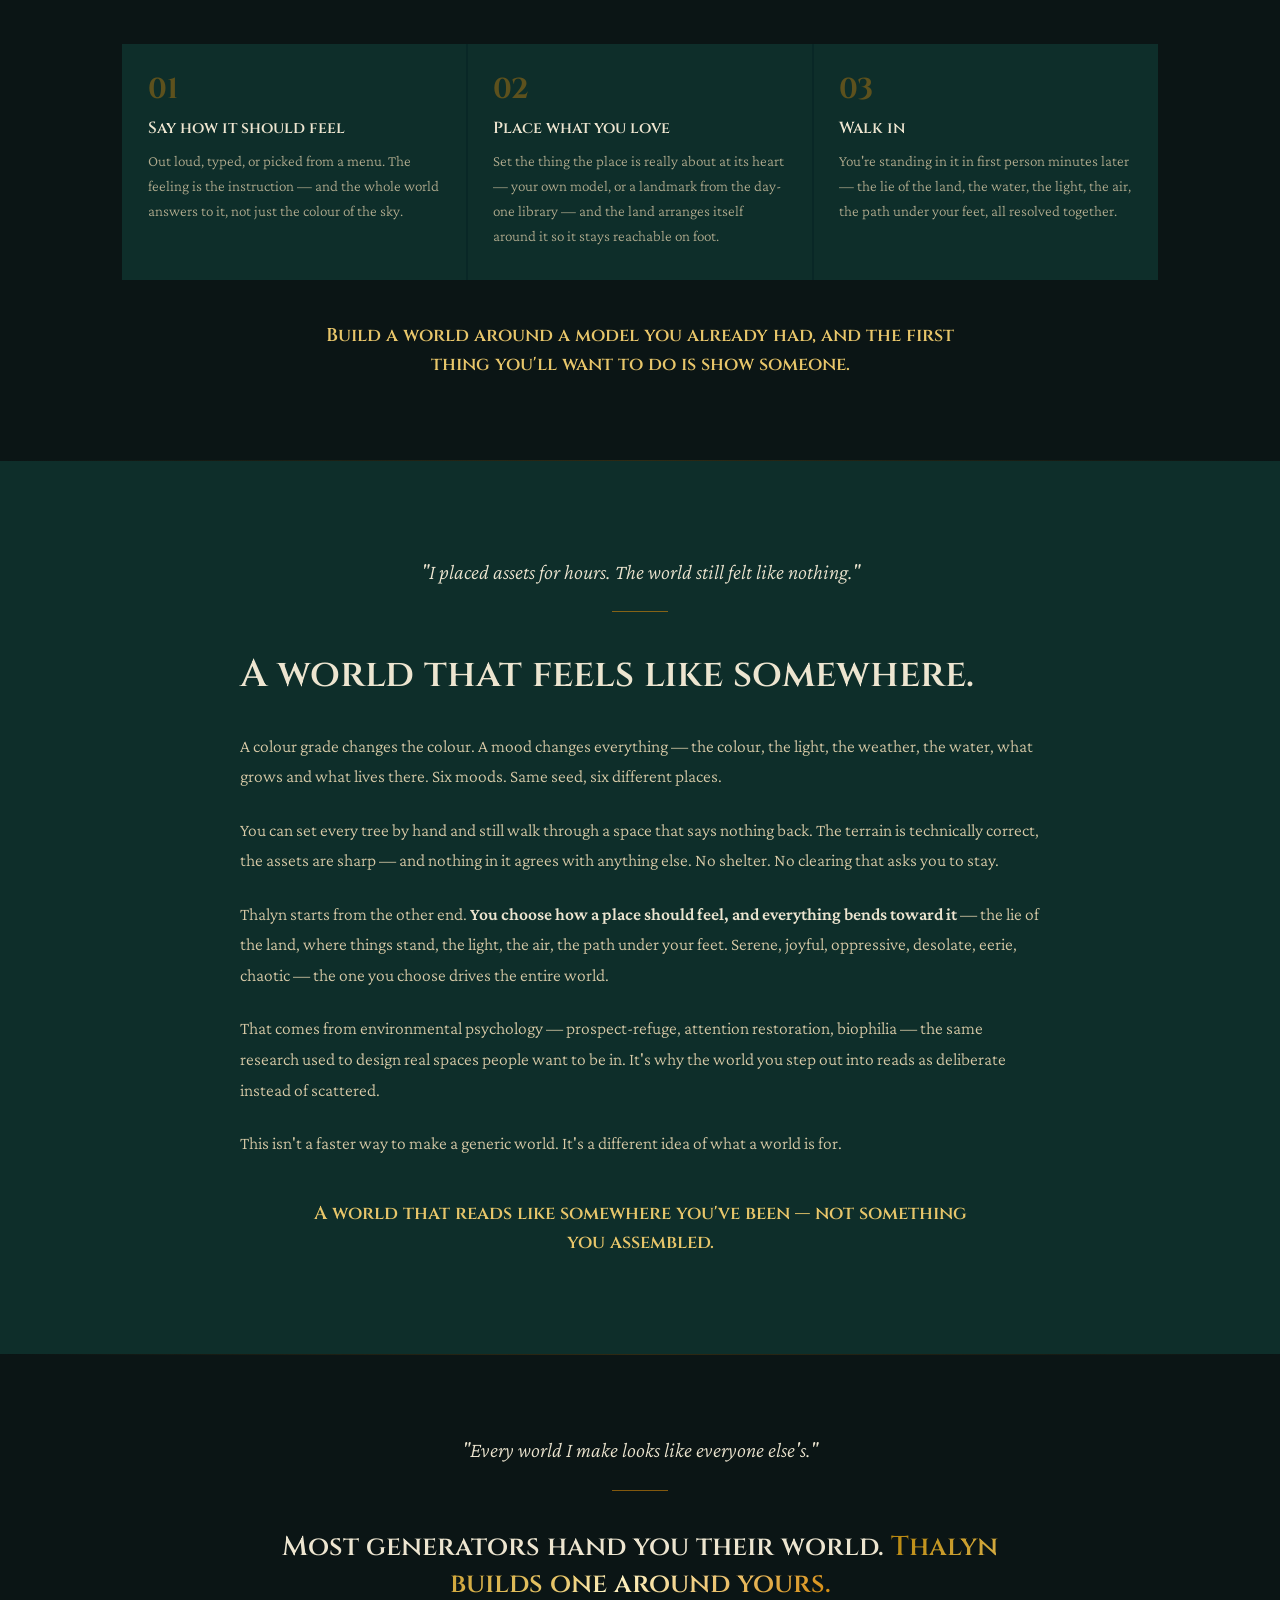
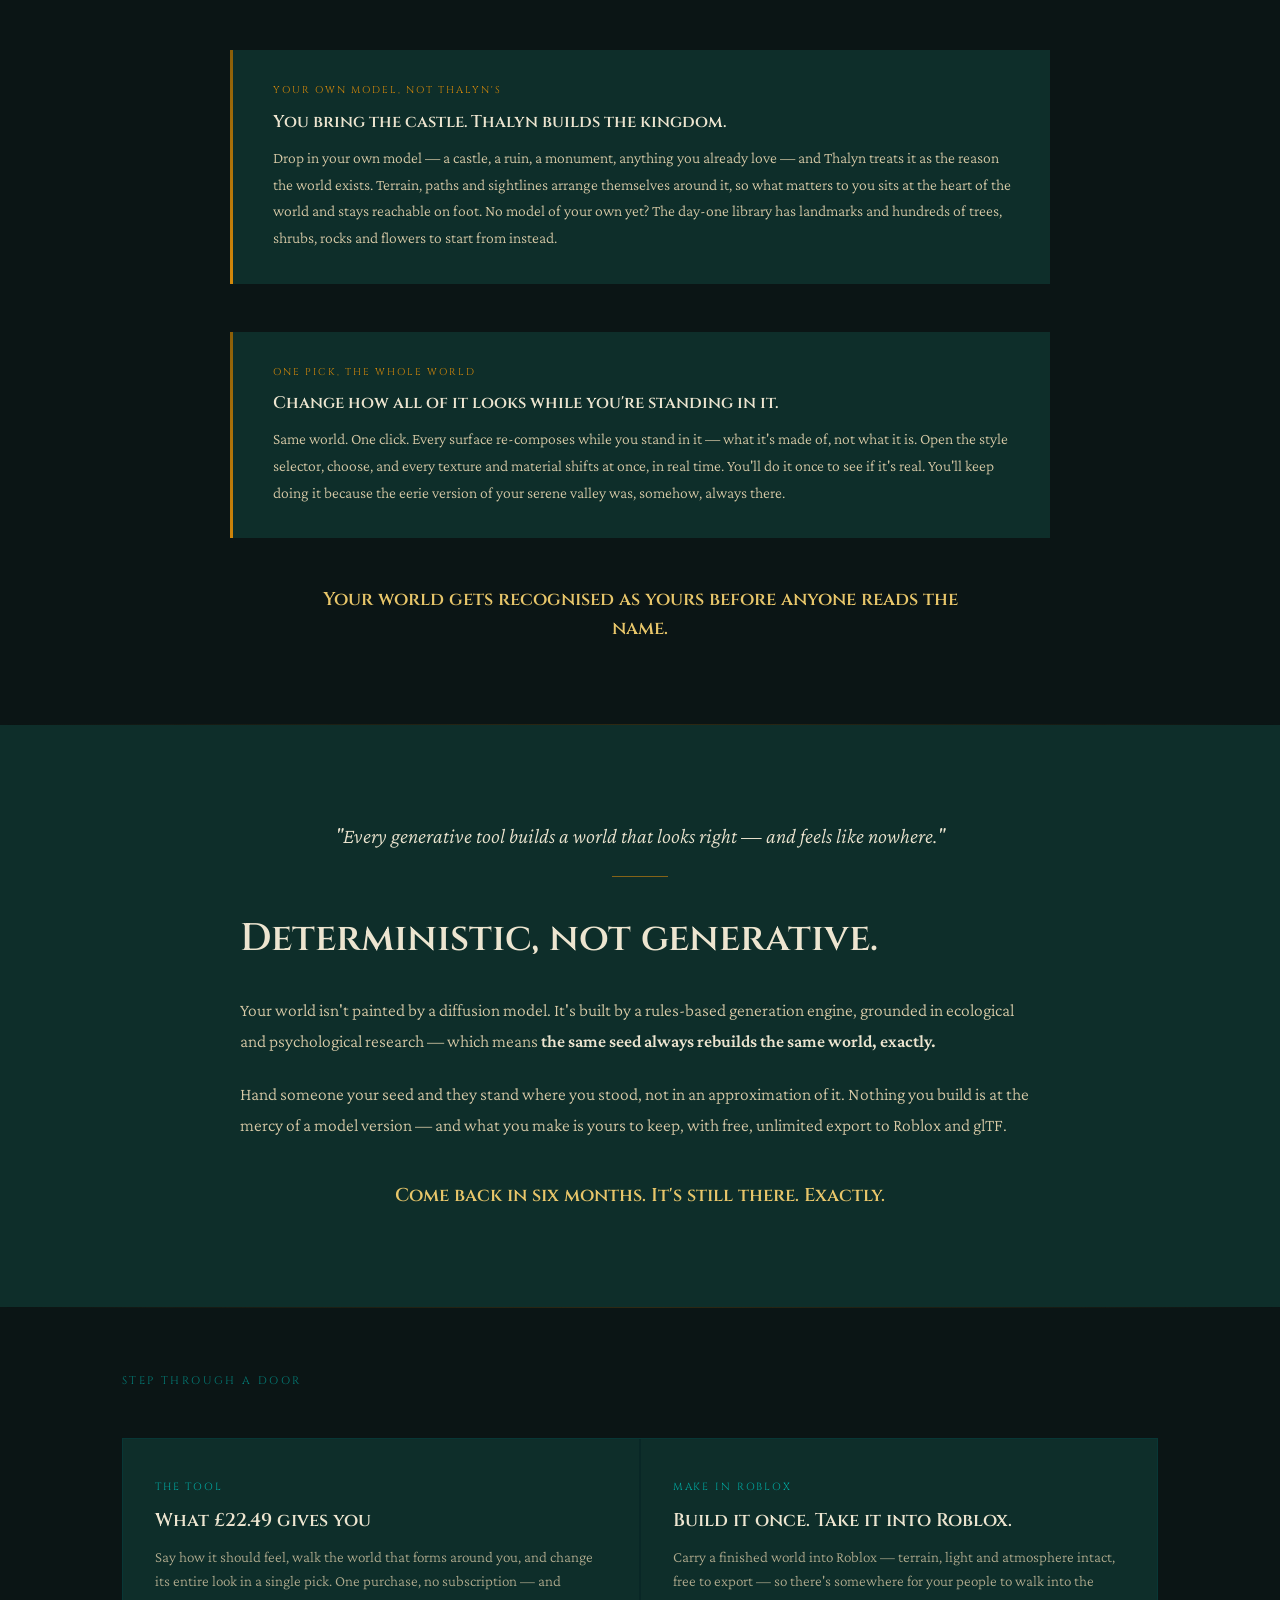
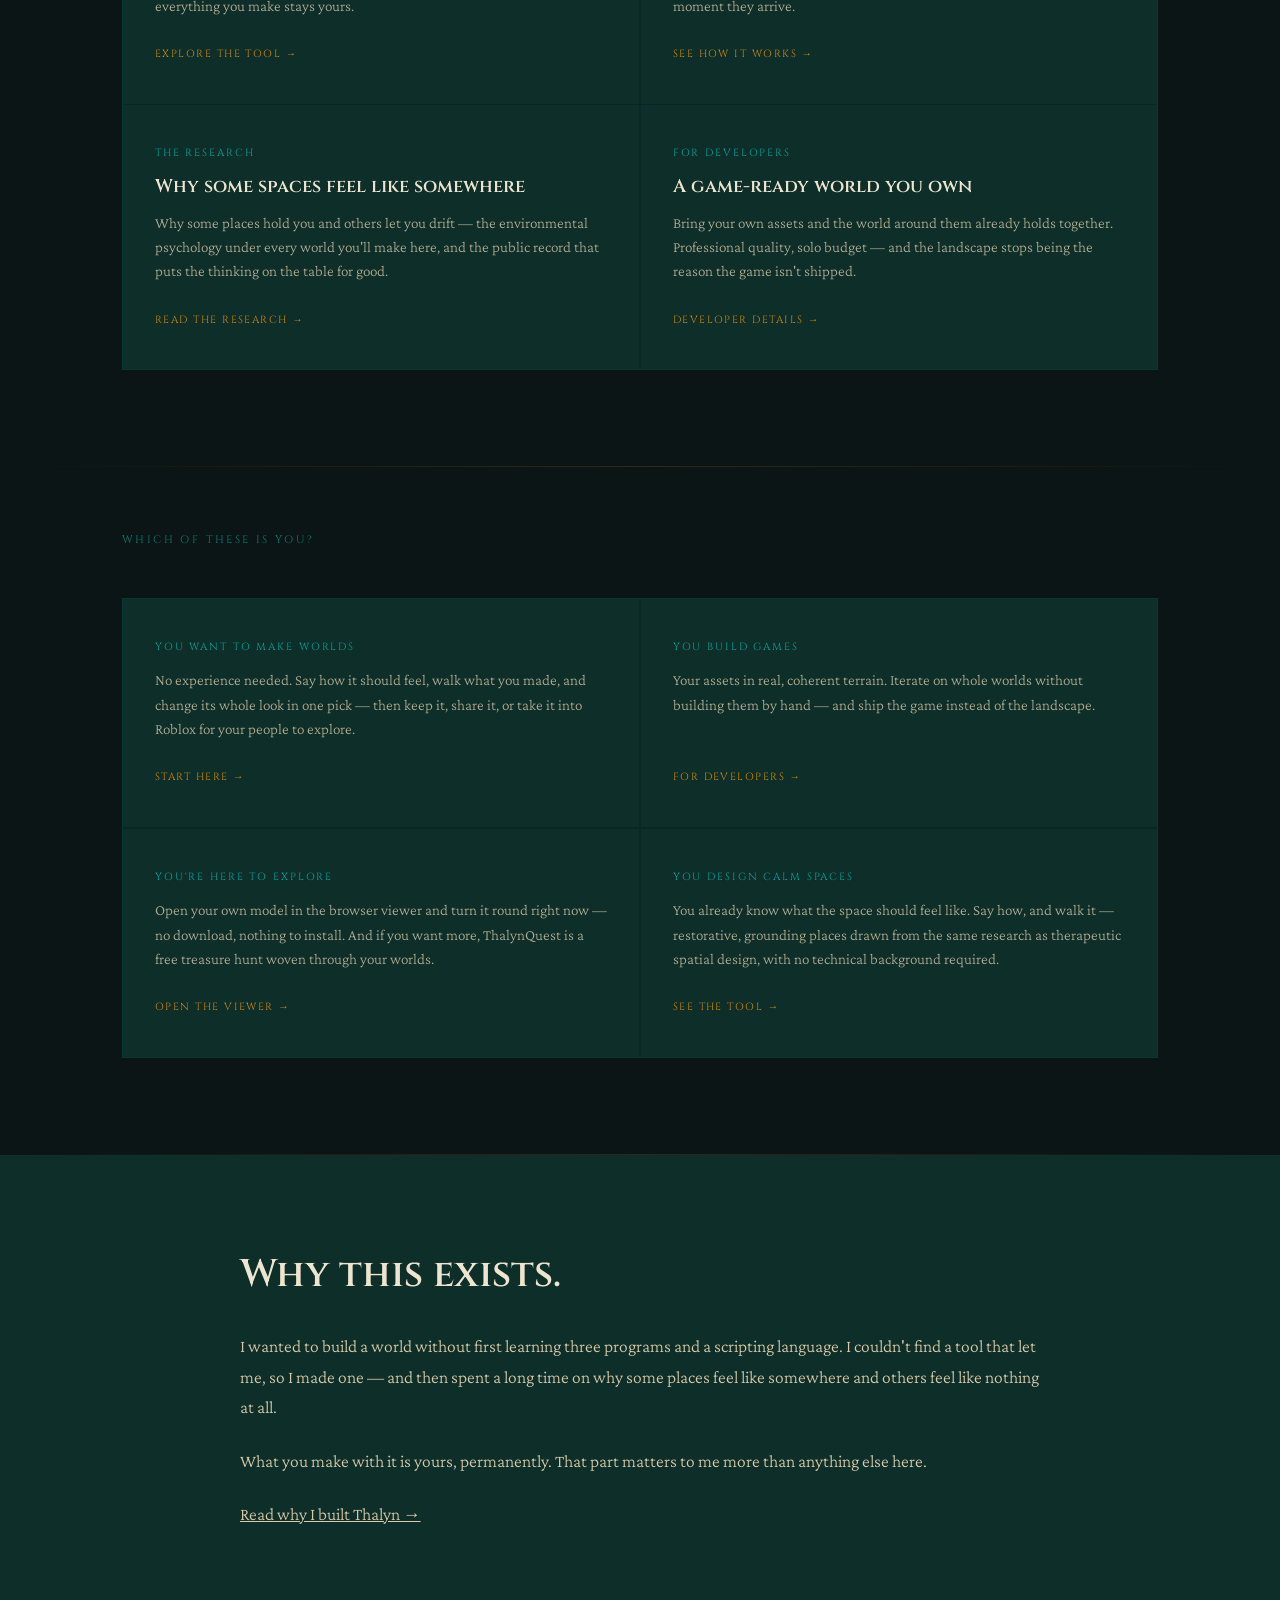
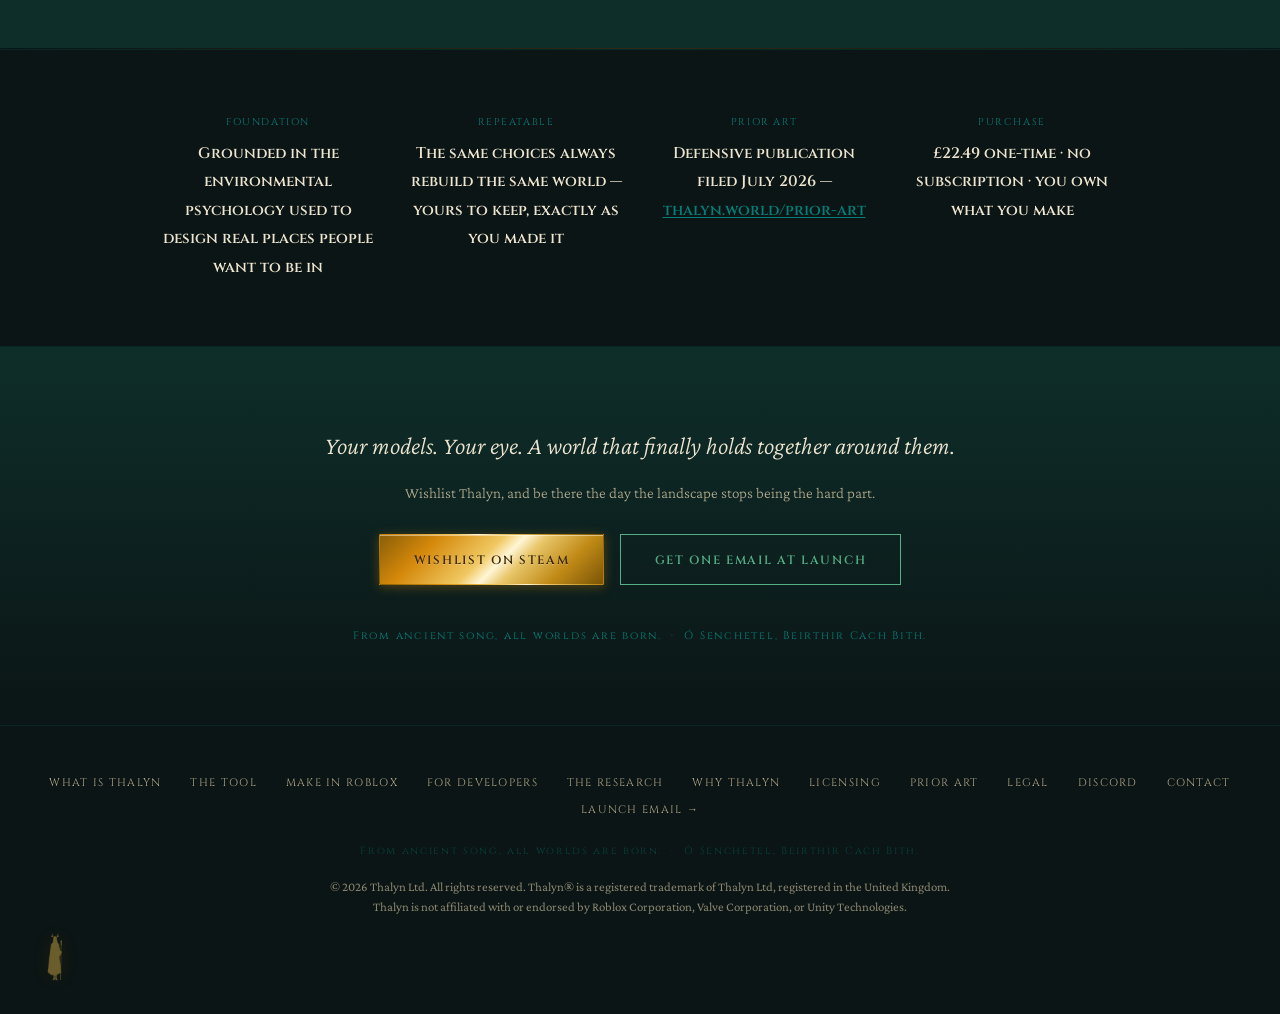
==== commit 6b694d26: "Copy: "What is Thalyn" gets a plain answer (WEBSITE_COPY_UPDATE_SEP11_2026 §1–§5, §8) Root, /what-is" ====
--- a/index.html
+++ b/index.html
@@ -4,10 +4,10 @@
 <meta charset="UTF-8">
 <meta name="viewport" content="width=device-width, initial-scale=1.0">
 <script>document.documentElement.classList.add('js');</script>
-<title>Thalyn® — Say how it should feel. Walk the world it forms.</title>
-<meta name="description" content="Game-ready 3D worlds, built around your assets and your eye. Say how it should feel — out loud, typed, or picked — and walk the complete world Thalyn resolves around the models you already have. Your world. Not everyone else's.">
-<meta property="og:title" content="Thalyn® — Say how it should feel. Walk the world it forms.">
-<meta property="og:description" content="Game-ready 3D worlds, built around your assets and your eye. Say how it should feel — out loud, typed, or picked — and walk the complete world Thalyn resolves around the models you already have. Your world. Not everyone else's.">
+<title>Thalyn® — 3D worlds you can walk into. Say how it should feel.</title>
+<meta name="description" content="Thalyn makes 3D worlds you can walk into. Say how a place should feel — calm, eerie, joyful — and drop in any 3D model you own.">
+<meta property="og:title" content="Thalyn® — 3D worlds you can walk into. Say how it should feel.">
+<meta property="og:description" content="Thalyn makes 3D worlds you can walk into. Say how a place should feel — calm, eerie, joyful — and drop in any 3D model you own. In minutes it builds a complete living world around it. Walk in. Dress it. Take it with you.">
 <meta property="og:type" content="website">
 <meta property="og:url" content="https://thalyn.world/">
 <meta property="og:image" content="https://thalyn.world/enhanced_4k_169_thalyn_splash_5_.webp">
@@ -65,15 +65,17 @@
 
   <p class="hero-kicker">From ancient song, all worlds are born.</p>
 
-  <h1 class="hero-myth">Every world ever made began as a feeling.<span class="hero-myth-next">Yours is next.</span></h1>
-
-  <p class="hero-threshold">Say how it should feel — out loud, typed, or picked — and walk the complete, game-ready world Thalyn resolves around the models you already have. No code. No 3D skills.</p>
+  <h1 class="hero-myth">Thalyn makes 3D worlds<span class="hero-myth-next">you can walk into.</span></h1>
+
+  <p class="hero-threshold">Say how a place should feel — calm, eerie, joyful — and drop in any 3D model you own. In minutes it builds a complete living world around it: terrain, water, trees, weather, wildlife and light, all answering to that one feeling. Walk in. Dress it. Take it with you.</p>
+
+  <p class="hero-category">Not a world builder. A world composer.</p>
 
   <div class="tw-wrap">
-    <span class="tw-target" data-phrases='["The model&#39;s been on your drive for years.","Same world. Different soul. One pick.","Six months later, it&#39;s exactly where you left it.","Your assets. Your eye. No code."]'>The model&#39;s been on your drive for years.</span>
-  </div>
-
-  <p class="hero-stamp">Your world. Not everyone else&#39;s.</p>
+    <span class="tw-target" data-phrases='["The model&#39;s been on your drive for years.","Same world. Different soul. One pick.","Six months later, it&#39;s exactly where you left it.","You bring one thing. The world answers."]'>The model&#39;s been on your drive for years.</span>
+  </div>
+
+  <p class="hero-stamp">Every world ever made began as a feeling. Yours is next.</p>
 
   <div class="cta-row">
     <a class="btn btn-primary cta-steam" href="https://store.steampowered.com/app/4581800/Thalyn/" target="_blank" rel="noopener"
@@ -100,7 +102,7 @@
 
 <!-- ─── CATEGORY ─── -->
 <div class="category-strip">
-  <p>Say how it should feel — out loud, typed, or picked — and walk in. <strong>No code, no 3D modelling, no piecing scenes together by hand.</strong><br>PC · Steam · £22.49 · one-time purchase</p>
+  <p>Not a world builder. A world composer. <strong>You decide the feeling and what sits at the heart of the place; Thalyn arranges everything else.</strong><br>PC · Steam · £22.49 · one-time purchase</p>
 </div>
 
 <!-- ─── MIRROR 1 — the dreamer: say it, place it, walk in ─── -->
@@ -134,8 +136,9 @@
   <div class="meaning-inner">
     <p class="mirror-quote">"I placed assets for hours. The world still felt like nothing."</p>
     <h2>A world that feels like somewhere.</h2>
+    <p>A colour grade changes the colour. A mood changes everything — the colour, the light, the weather, the water, what grows and what lives there. Six moods. Same seed, six different places.</p>
     <p>You can set every tree by hand and still walk through a space that says nothing back. The terrain is technically correct, the assets are sharp — and nothing in it agrees with anything else. No shelter. No clearing that asks you to stay.</p>
-    <p>Thalyn starts from the other end. <strong>You choose how a place should feel, and everything bends toward it</strong> — the lie of the land, where things stand, the light, the air, the path under your feet. Six emotional archetypes to work from — serene, joyful, oppressive, desolate, eerie, chaotic — and the one you choose drives the entire world rather than tinting it.</p>
+    <p>Thalyn starts from the other end. <strong>You choose how a place should feel, and everything bends toward it</strong> — the lie of the land, where things stand, the light, the air, the path under your feet. Serene, joyful, oppressive, desolate, eerie, chaotic — the one you choose drives the entire world.</p>
     <p>That comes from environmental psychology — prospect-refuge, attention restoration, biophilia — the same research used to design real spaces people want to be in. It's why the world you step out into reads as deliberate instead of scattered.</p>
     <p>This isn't a faster way to make a generic world. It's a different idea of what a world is for.</p>
     <p class="after-state">A world that reads like somewhere you've been — not something you assembled.</p>
@@ -158,7 +161,7 @@
   <div class="callout reveal">
     <span class="label">One pick, the whole world</span>
     <h3>Change how all of it looks while you're standing in it.</h3>
-    <p>Walk your finished world, open the style selector and choose a different visual character. Every surface, every texture, every material shifts at once — in real time, not a filter laid over the top. You'll do it once to see if it's real. You'll keep doing it because the eerie version of your serene valley was, somehow, always there.</p>
+    <p>Same world. One click. Every surface re-composes while you stand in it — what it's made of, not what it is. Open the style selector, choose, and every texture and material shifts at once, in real time. You'll do it once to see if it's real. You'll keep doing it because the eerie version of your serene valley was, somehow, always there.</p>
   </div>
 
   <p class="after-state">Your world gets recognised as yours before anyone reads the name.</p>
@@ -173,7 +176,7 @@
     <source src="/assets/reskin-loop.webm" type="video/webm">
     <source src="/assets/reskin-loop.mp4" type="video/mp4">
   </video>
-  <p class="pv-cap">Not a colour filter. Every surface, every object, every material in the scene changes together — live, while you stand in it.</p>
+  <p class="pv-cap">Same world. One click. Every surface re-composes while you stand in it — what it's made of, not what it is.</p>
 </section>
 -->
 
@@ -185,7 +188,7 @@
     <p class="mirror-quote">"Every generative tool builds a world that looks right — and feels like nowhere."</p>
     <h2>Deterministic, not generative.</h2>
     <p>Your world isn't painted by a diffusion model. It's built by a rules-based generation engine, grounded in ecological and psychological research — which means <strong>the same seed always rebuilds the same world, exactly.</strong></p>
-    <p>Hand someone your seed and they stand where you stood, not in an approximation of it. Nothing you build is at the mercy of a model version.</p>
+    <p>Hand someone your seed and they stand where you stood, not in an approximation of it. Nothing you build is at the mercy of a model version — and what you make is yours to keep, with free, unlimited export to Roblox and glTF.</p>
     <p class="after-state">Come back in six months. It's still there. Exactly.</p>
   </div>
 </section>
--- a/assets/site.css
+++ b/assets/site.css
@@ -330,6 +330,15 @@
 .hero-stamp{font-family:var(--font-display);font-size:clamp(1rem,2.4vw,1.35rem);
   font-weight:600;color:var(--gold-base);letter-spacing:0.04em;line-height:1.4;
   margin:0 0 2.2rem;}
+/* The category line (2026-09-11 "What is Thalyn" pass) — sits directly under the
+   plain-answer threshold, kicker weight, FLAT gold. Type-qualified like the
+   mirrors so no container rule can outrank it. */
+p.hero-category{font-family:var(--font-display);font-size:clamp(0.82rem,1.7vw,0.98rem);
+  font-weight:600;color:var(--gold-base);letter-spacing:0.08em;text-transform:uppercase;
+  margin:0 auto 1.6rem;line-height:1.5;}
+/* A body-weight line under a centred .hook (the six-moods line on /core/). */
+p.hook-sub{font-size:1.05rem;font-weight:300;font-style:italic;color:var(--parchment-dim);
+  max-width:620px;margin:1.1rem auto 0;line-height:1.6;text-align:center;}
 .hero .tw-wrap{margin-bottom:1.5rem;}
 /* The kicker + stamp added ~137px to the hero, which is min-height:100vh — on a
    1280x720 laptop that pushed the CTA row to the fold. Tighten the vertical
@@ -342,6 +351,7 @@
   .hero-kicker{margin-bottom:0.7rem;}
   .hero-myth-next{margin-bottom:1.2rem;}
   .hero .tw-wrap{margin-bottom:0.9rem;}
+  p.hero-category{margin-bottom:1rem;}
   .hero-stamp{margin-bottom:1.4rem;}
 }
 
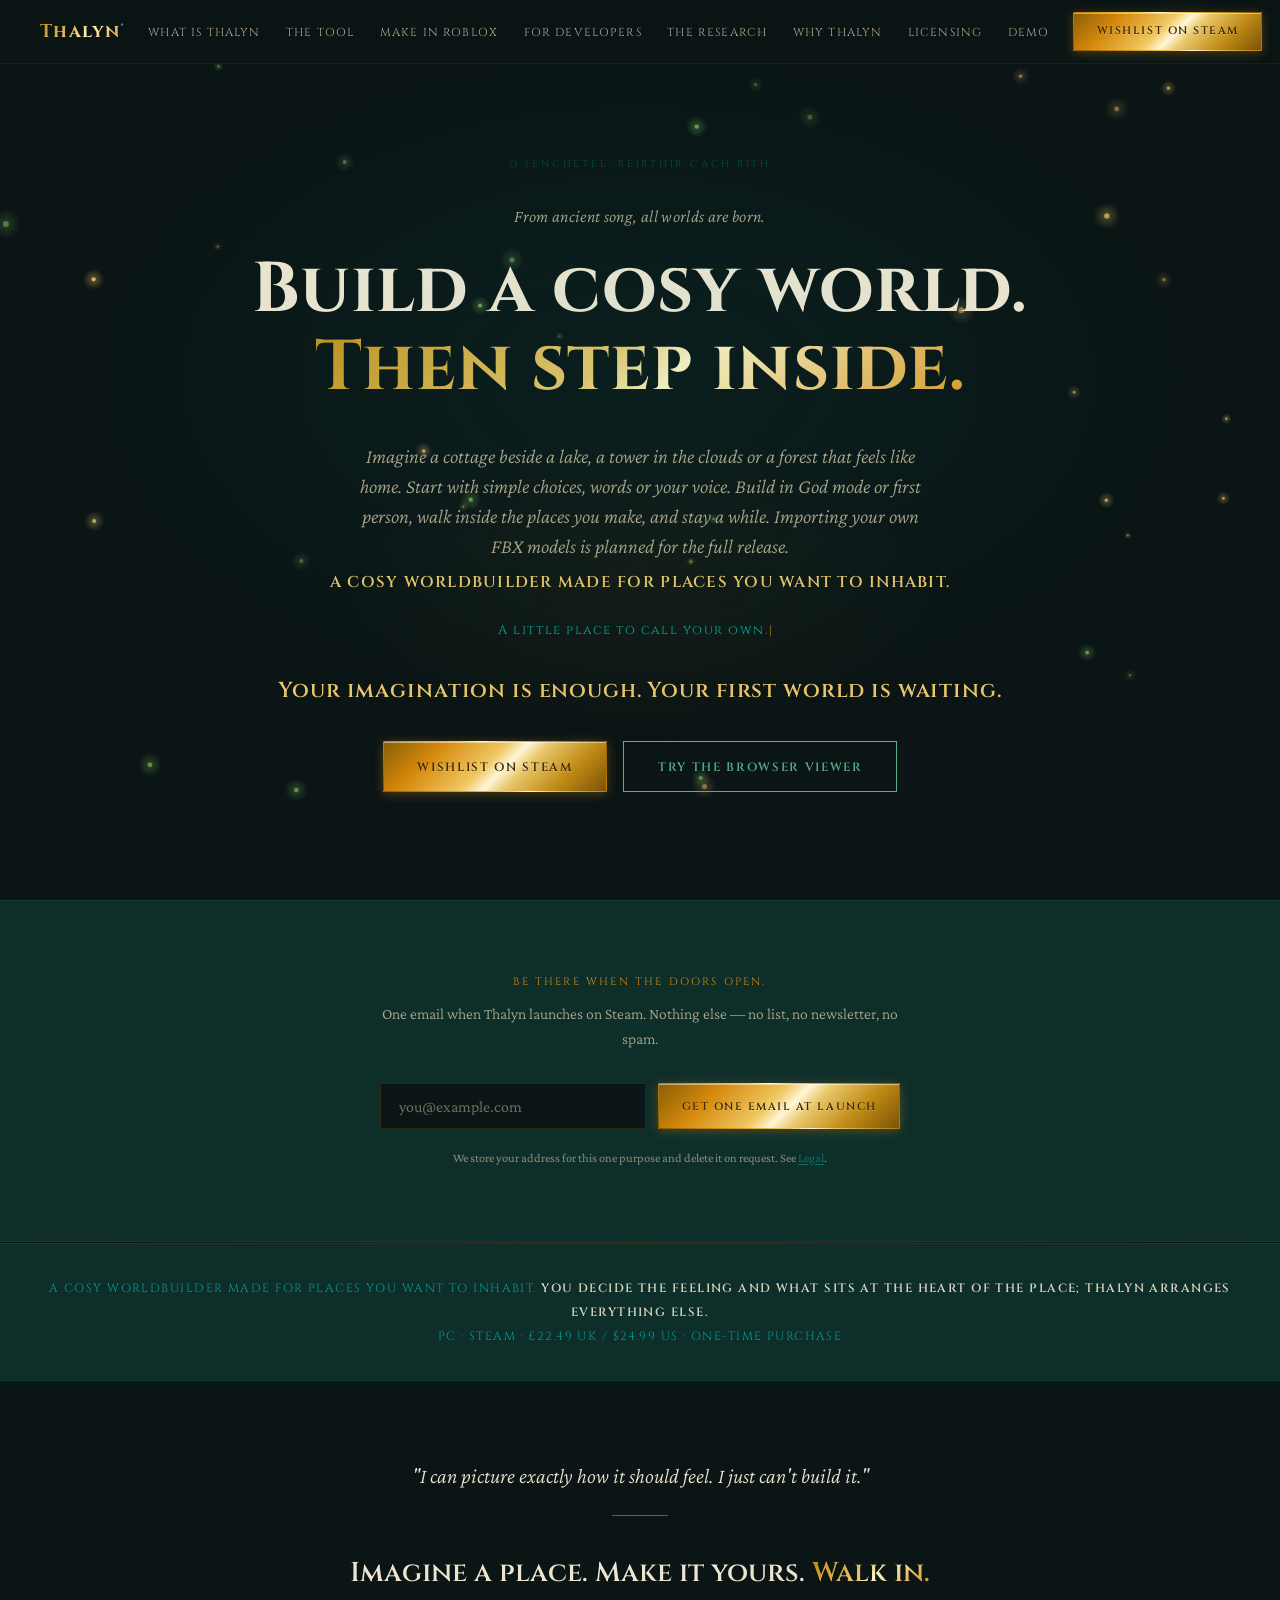
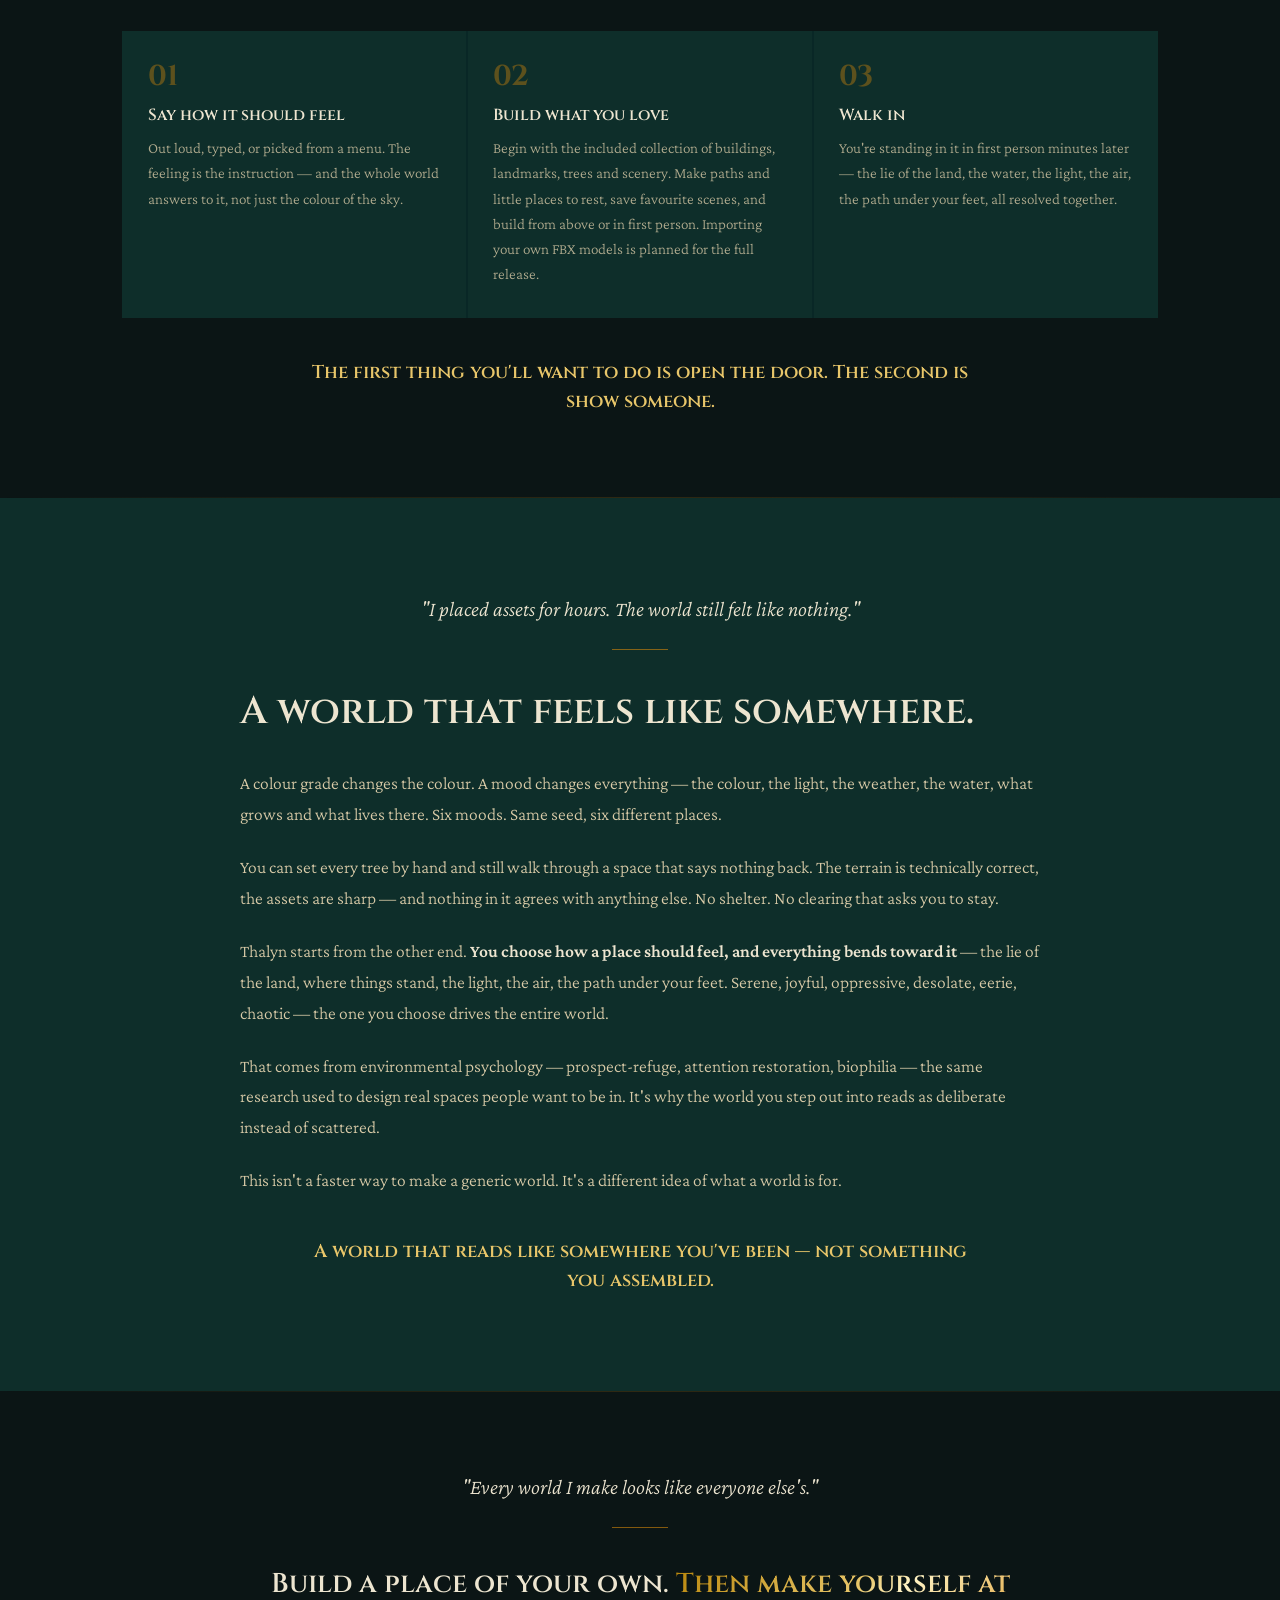
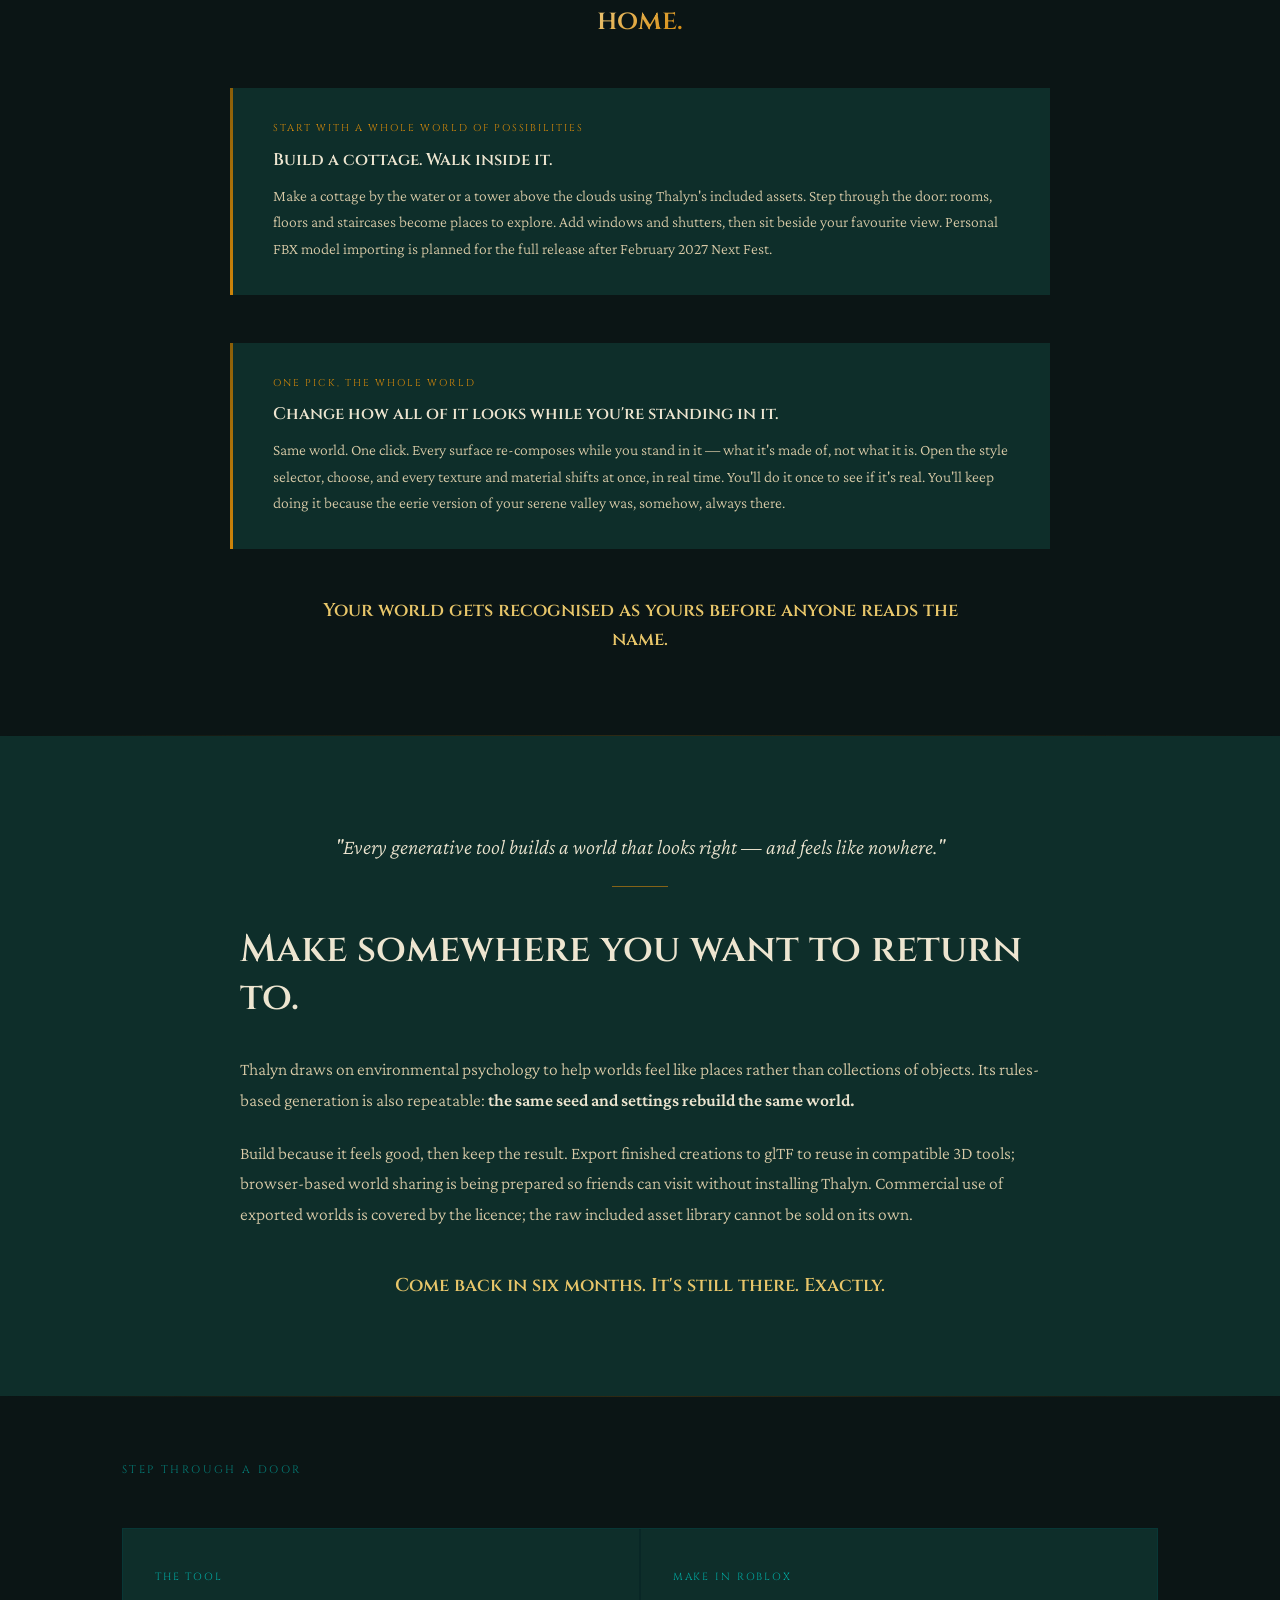
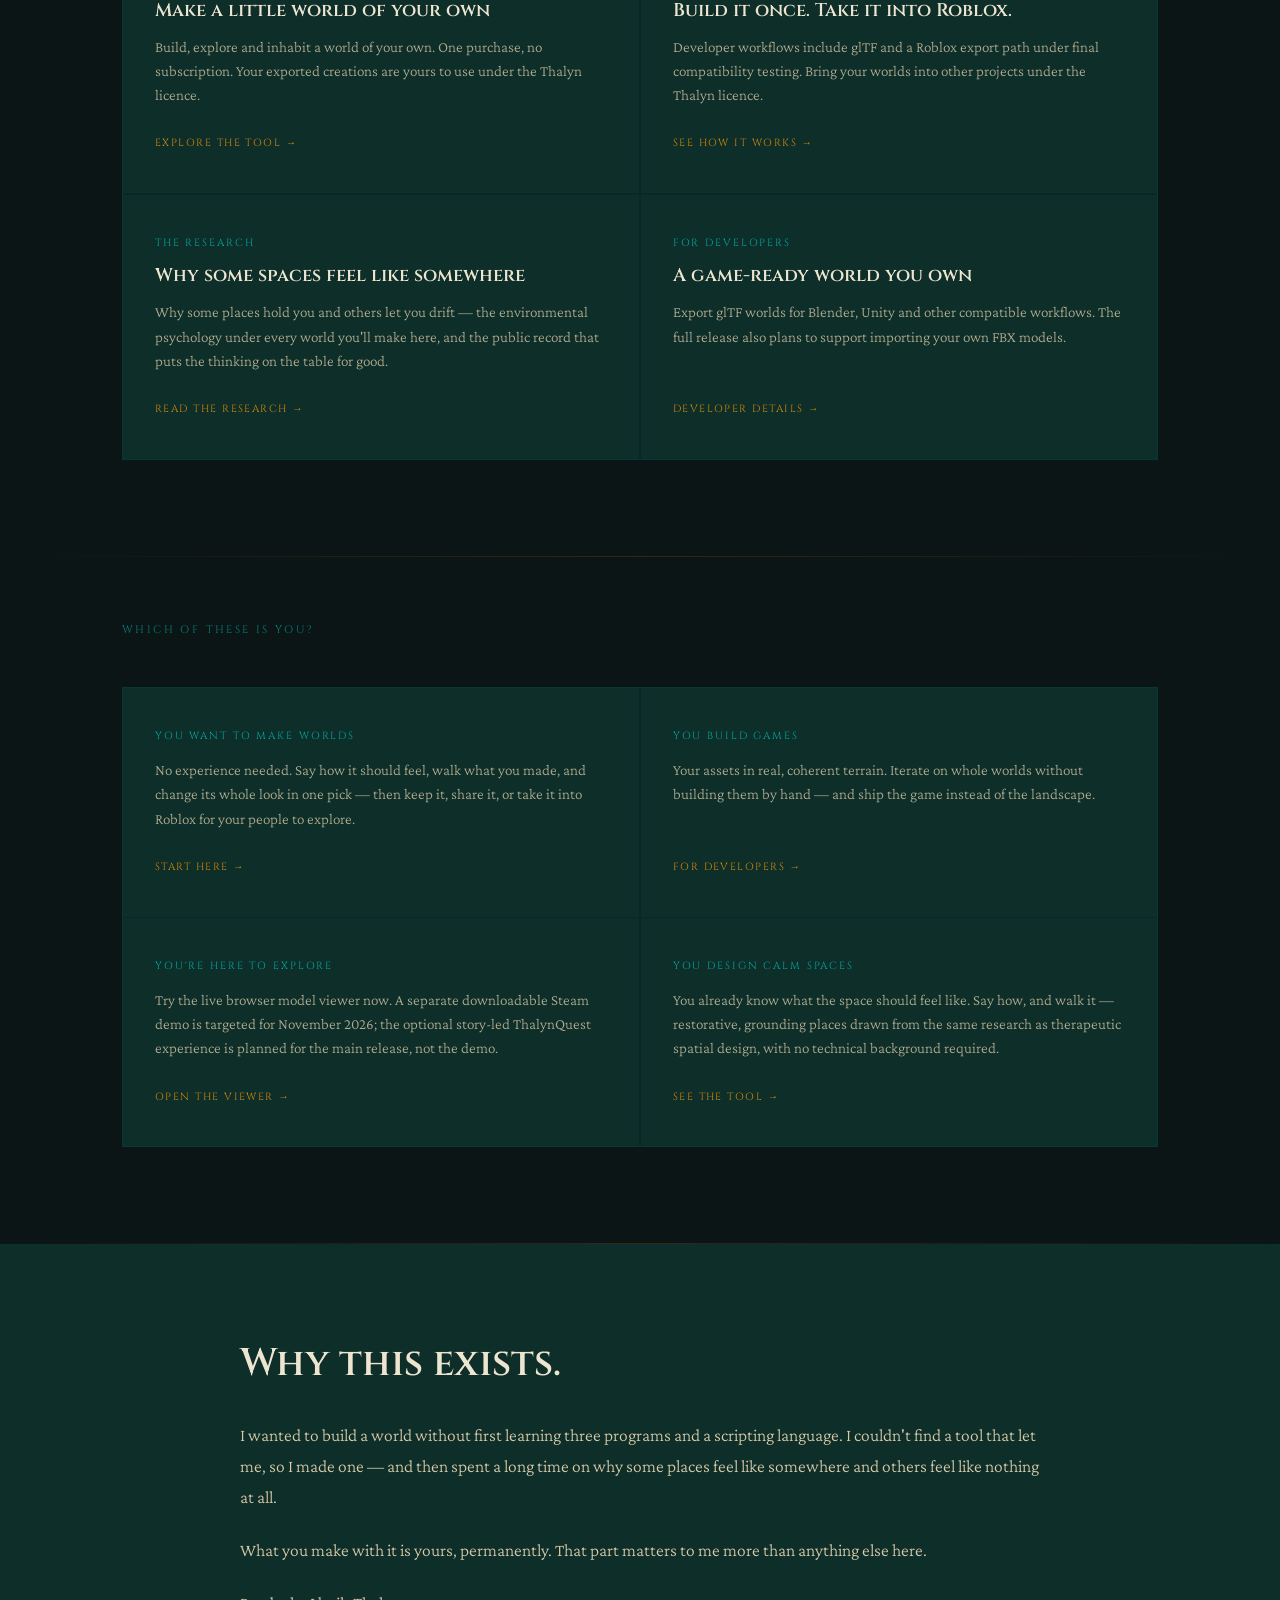
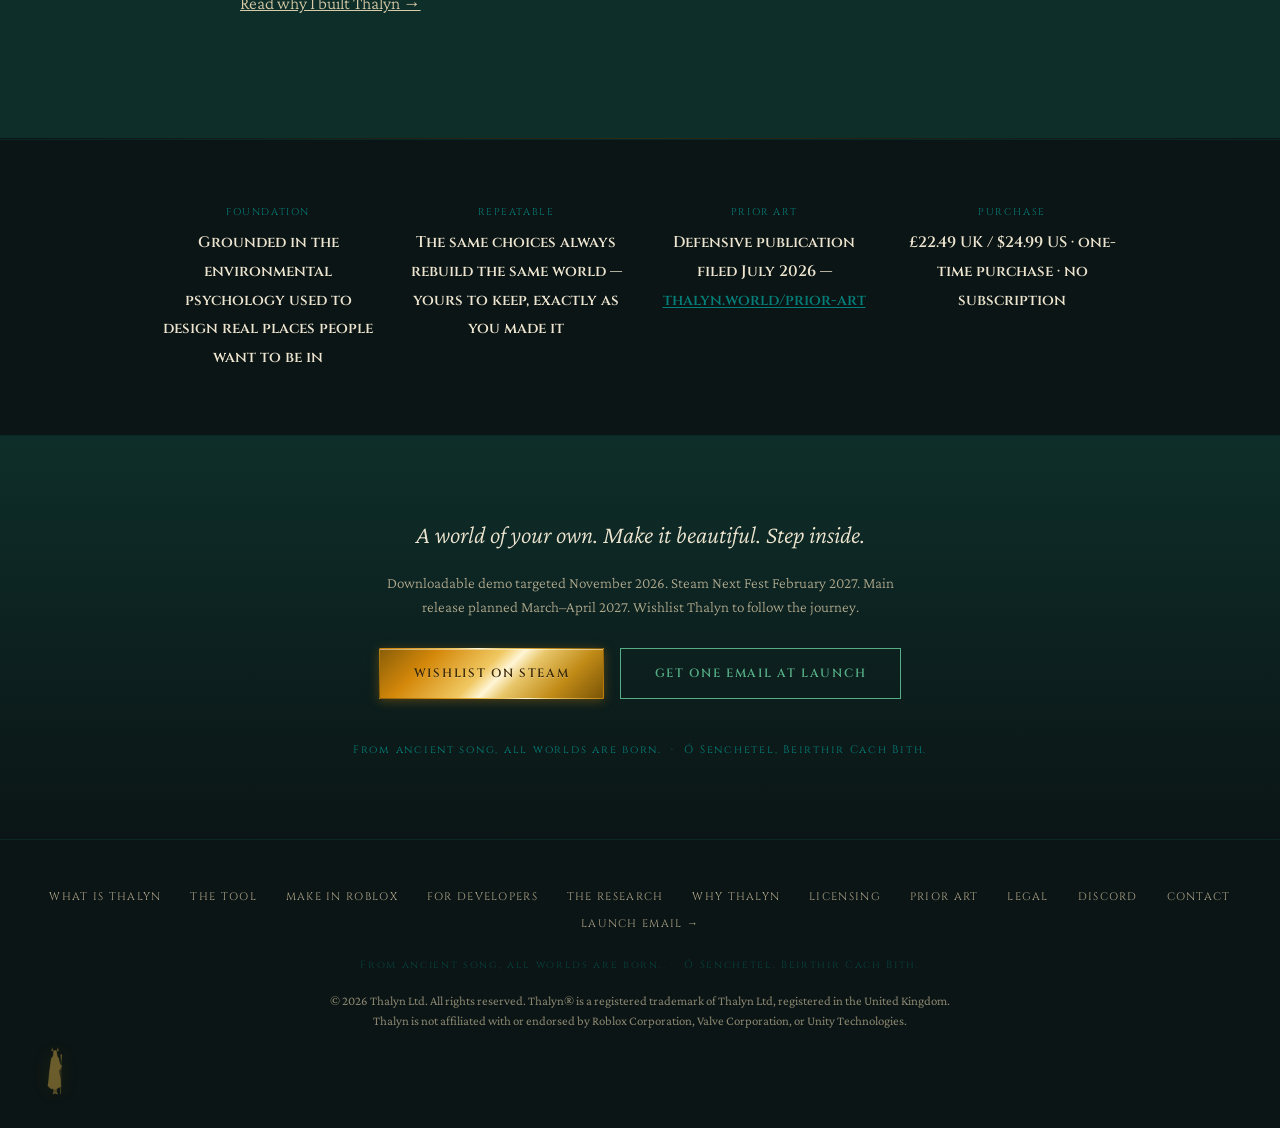
==== commit b0353e0a: "Lead Thalyn homepage with cosy worldbuilding and correct release positioning" ====
--- a/index.html
+++ b/index.html
@@ -4,10 +4,10 @@
 <meta charset="UTF-8">
 <meta name="viewport" content="width=device-width, initial-scale=1.0">
 <script>document.documentElement.classList.add('js');</script>
-<title>Thalyn® — 3D worlds you can walk into. Say how it should feel.</title>
-<meta name="description" content="Thalyn makes 3D worlds you can walk into. Say how a place should feel — calm, eerie, joyful — and drop in any 3D model you own.">
+<title>Thalyn® — Build a cosy world. Then step inside.</title>
+<meta name="description" content="Build a cosy world, then walk inside. Create cottages, gardens and places to stay. Build in God mode or first person, explore and share.">
 <meta property="og:title" content="Thalyn® — 3D worlds you can walk into. Say how it should feel.">
-<meta property="og:description" content="Thalyn makes 3D worlds you can walk into. Say how a place should feel — calm, eerie, joyful — and drop in any 3D model you own. In minutes it builds a complete living world around it. Walk in. Dress it. Take it with you.">
+<meta property="og:description" content="Make somewhere beautiful, then step inside. Create and inhabit cosy 3D worlds using simple choices, text or voice. Steam demo targeted November 2026.">
 <meta property="og:type" content="website">
 <meta property="og:url" content="https://thalyn.world/">
 <meta property="og:image" content="https://thalyn.world/enhanced_4k_169_thalyn_splash_5_.webp">
@@ -65,22 +65,22 @@
 
   <p class="hero-kicker">From ancient song, all worlds are born.</p>
 
-  <h1 class="hero-myth">Thalyn makes 3D worlds<span class="hero-myth-next">you can walk into.</span></h1>
-
-  <p class="hero-threshold">Say how a place should feel — calm, eerie, joyful — and drop in any 3D model you own. In minutes it builds a complete living world around it: terrain, water, trees, weather, wildlife and light, all answering to that one feeling. Walk in. Dress it. Take it with you.</p>
-
-  <p class="hero-category">Not a world builder. A world composer.</p>
+  <h1 class="hero-myth">Build a cosy world.<span class="hero-myth-next">Then step inside.</span></h1>
+
+  <p class="hero-threshold">Imagine a cottage beside a lake, a tower in the clouds or a forest that feels like home. Start with simple choices, words or your voice. Build in God mode or first person, walk inside the places you make, and stay a while. Importing your own FBX models is planned for the full release.</p>
+
+  <p class="hero-category">A cosy worldbuilder made for places you want to inhabit.</p>
 
   <div class="tw-wrap">
-    <span class="tw-target" data-phrases='["The model&#39;s been on your drive for years.","Same world. Different soul. One pick.","Six months later, it&#39;s exactly where you left it.","You bring one thing. The world answers."]'>The model&#39;s been on your drive for years.</span>
-  </div>
-
-  <p class="hero-stamp">Every world ever made began as a feeling. Yours is next.</p>
+    <span class="tw-target" data-phrases='["A little place to call your own.","Build from above. Wander inside.","Light a fire. Listen to the rain.","Say how it should feel. Walk in."]'>A little place to call your own.</span>
+  </div>
+
+  <p class="hero-stamp">Your imagination is enough. Your first world is waiting.</p>
 
   <div class="cta-row">
     <a class="btn btn-primary cta-steam" href="https://store.steampowered.com/app/4581800/Thalyn/" target="_blank" rel="noopener"
        data-label-steam="Wishlist on Steam" data-label-pending="Join the Discord">Wishlist on Steam</a>
-    <a class="btn btn-secondary" href="/demo/">Open your model in the browser</a>
+    <a class="btn btn-secondary" href="/demo/">Try the browser viewer</a>
   </div>
 </section>
 
@@ -102,13 +102,13 @@
 
 <!-- ─── CATEGORY ─── -->
 <div class="category-strip">
-  <p>Not a world builder. A world composer. <strong>You decide the feeling and what sits at the heart of the place; Thalyn arranges everything else.</strong><br>PC · Steam · £22.49 · one-time purchase</p>
+  <p>A cosy worldbuilder made for places you want to inhabit. <strong>You decide the feeling and what sits at the heart of the place; Thalyn arranges everything else.</strong><br>PC · Steam · £22.49 UK / $24.99 US · one-time purchase</p>
 </div>
 
 <!-- ─── MIRROR 1 — the dreamer: say it, place it, walk in ─── -->
 <section class="section wrap">
   <p class="mirror-quote">"I can picture exactly how it should feel. I just can't build it."</p>
-  <h2 class="hook">Say how it should feel. Place what you love. <em>Walk&nbsp;in.</em></h2>
+  <h2 class="hook">Imagine a place. Make it yours. <em>Walk&nbsp;in.</em></h2>
   <div class="steps">
     <div class="step reveal">
       <div class="step-num">01</div>
@@ -117,8 +117,8 @@
     </div>
     <div class="step reveal">
       <div class="step-num">02</div>
-      <h3>Place what you love</h3>
-      <p>Set the thing the place is really about at its heart — your own model, or a landmark from the day-one library — and the land arranges itself around it so it stays reachable on foot.</p>
+      <h3>Build what you love</h3>
+      <p>Begin with the included collection of buildings, landmarks, trees and scenery. Make paths and little places to rest, save favourite scenes, and build from above or in first person. Importing your own FBX models is planned for the full release.</p>
     </div>
     <div class="step reveal">
       <div class="step-num">03</div>
@@ -126,7 +126,7 @@
       <p>You're standing in it in first person minutes later — the lie of the land, the water, the light, the air, the path under your feet, all resolved together.</p>
     </div>
   </div>
-  <p class="after-state">Build a world around a model you already had, and the first thing you'll want to do is show someone.</p>
+  <p class="after-state">The first thing you'll want to do is open the door. The second is show someone.</p>
 </section>
 
 <div class="divider"></div>
@@ -150,12 +150,12 @@
 <!-- ─── MIRROR 3 — yours: your own model, your own look ─── -->
 <section class="section wrap">
   <p class="mirror-quote">"Every world I make looks like everyone else's."</p>
-  <h2 class="hook">Most generators hand you their world. <em>Thalyn builds one around yours.</em></h2>
+  <h2 class="hook">Build a place of your own. <em>Then make yourself at home.</em></h2>
 
   <div class="callout reveal">
-    <span class="label">Your own model, not Thalyn's</span>
-    <h3>You bring the castle. Thalyn builds the kingdom.</h3>
-    <p>Drop in your own model — a castle, a ruin, a monument, anything you already love — and Thalyn treats it as the reason the world exists. Terrain, paths and sightlines arrange themselves around it, so what matters to you sits at the heart of the world and stays reachable on foot. No model of your own yet? The day-one library has landmarks and hundreds of trees, shrubs, rocks and flowers to start from instead.</p>
+    <span class="label">Start with a whole world of possibilities</span>
+    <h3>Build a cottage. Walk inside it.</h3>
+    <p>Make a cottage by the water or a tower above the clouds using Thalyn's included assets. Step through the door: rooms, floors and staircases become places to explore. Add windows and shutters, then sit beside your favourite view. Personal FBX model importing is planned for the full release after February 2027 Next Fest.</p>
   </div>
 
   <div class="callout reveal">
@@ -186,9 +186,9 @@
 <section class="meaning">
   <div class="meaning-inner">
     <p class="mirror-quote">"Every generative tool builds a world that looks right — and feels like nowhere."</p>
-    <h2>Deterministic, not generative.</h2>
-    <p>Your world isn't painted by a diffusion model. It's built by a rules-based generation engine, grounded in ecological and psychological research — which means <strong>the same seed always rebuilds the same world, exactly.</strong></p>
-    <p>Hand someone your seed and they stand where you stood, not in an approximation of it. Nothing you build is at the mercy of a model version — and what you make is yours to keep, with free, unlimited export to Roblox and glTF.</p>
+    <h2>Make somewhere you want to return to.</h2>
+    <p>Thalyn draws on environmental psychology to help worlds feel like places rather than collections of objects. Its rules-based generation is also repeatable: <strong>the same seed and settings rebuild the same world.</strong></p>
+    <p>Build because it feels good, then keep the result. Export finished creations to glTF to reuse in compatible 3D tools; browser-based world sharing is being prepared so friends can visit without installing Thalyn. Commercial use of exported worlds is covered by the licence; the raw included asset library cannot be sold on its own.</p>
     <p class="after-state">Come back in six months. It's still there. Exactly.</p>
   </div>
 </section>
@@ -201,14 +201,14 @@
   <div class="doors-grid is-2x2">
     <a href="/core/" class="door reveal">
       <span class="door-label">The Tool</span>
-      <span class="door-title">What £22.49 gives you</span>
-      <span class="door-desc">Say how it should feel, walk the world that forms around you, and change its entire look in a single pick. One purchase, no subscription — and everything you make stays yours.</span>
+      <span class="door-title">Make a little world of your own</span>
+      <span class="door-desc">Build, explore and inhabit a world of your own. One purchase, no subscription. Your exported creations are yours to use under the Thalyn licence.</span>
       <span class="door-cta">Explore the tool →</span>
     </a>
     <a href="/roblox/" class="door reveal">
       <span class="door-label">Make in Roblox</span>
       <span class="door-title">Build it once. Take it into Roblox.</span>
-      <span class="door-desc">Carry a finished world into Roblox — terrain, light and atmosphere intact, free to export — so there's somewhere for your people to walk into the moment they arrive.</span>
+      <span class="door-desc">Developer workflows include glTF and a Roblox export path under final compatibility testing. Bring your worlds into other projects under the Thalyn licence.</span>
       <span class="door-cta">See how it works →</span>
     </a>
     <a href="/research/" class="door reveal">
@@ -220,7 +220,7 @@
     <a href="/developers/" class="door reveal">
       <span class="door-label">For Developers</span>
       <span class="door-title">A game-ready world you own</span>
-      <span class="door-desc">Bring your own assets and the world around them already holds together. Professional quality, solo budget — and the landscape stops being the reason the game isn't shipped.</span>
+      <span class="door-desc">Export glTF worlds for Blender, Unity and other compatible workflows. The full release also plans to support importing your own FBX models.</span>
       <span class="door-cta">Developer details →</span>
     </a>
   </div>
@@ -244,7 +244,7 @@
     </a>
     <a href="/demo/" class="door reveal">
       <span class="door-label">You're here to explore</span>
-      <span class="door-desc">Open your own model in the browser viewer and turn it round right now — no download, nothing to install. And if you want more, ThalynQuest is a free treasure hunt woven through your worlds.</span>
+      <span class="door-desc">Try the live browser model viewer now. A separate downloadable Steam demo is targeted for November 2026; the optional story-led ThalynQuest experience is planned for the main release, not the demo.</span>
       <span class="door-cta">Open the viewer →</span>
     </a>
     <a href="/core/" class="door reveal">
@@ -299,15 +299,15 @@
     </div>
     <div class="conf-item">
       <span class="conf-label">Purchase</span>
-      <span class="conf-value">£22.49 one-time · no subscription · you own what you make</span>
+      <span class="conf-value">£22.49 UK / $24.99 US · one-time purchase · no subscription</span>
     </div>
   </div>
 </section>
 
 <!-- ─── CLOSE — hand the story back ─── -->
 <section class="mission">
-  <p class="mission-statement">Your models. Your eye. A world that finally holds together around them.</p>
-  <p class="mission-connected">Wishlist Thalyn, and be there the day the landscape stops being the hard part.</p>
+  <p class="mission-statement">A world of your own. Make it beautiful. Step inside.</p>
+  <p class="mission-connected">Downloadable demo targeted November 2026. Steam Next Fest February 2027. Main release planned March–April 2027. Wishlist Thalyn to follow the journey.</p>
   <div class="cta-row">
     <a class="btn btn-primary cta-steam" href="https://store.steampowered.com/app/4581800/Thalyn/" target="_blank" rel="noopener"
        data-label-steam="Wishlist on Steam" data-label-pending="Join the Discord">Wishlist on Steam</a>
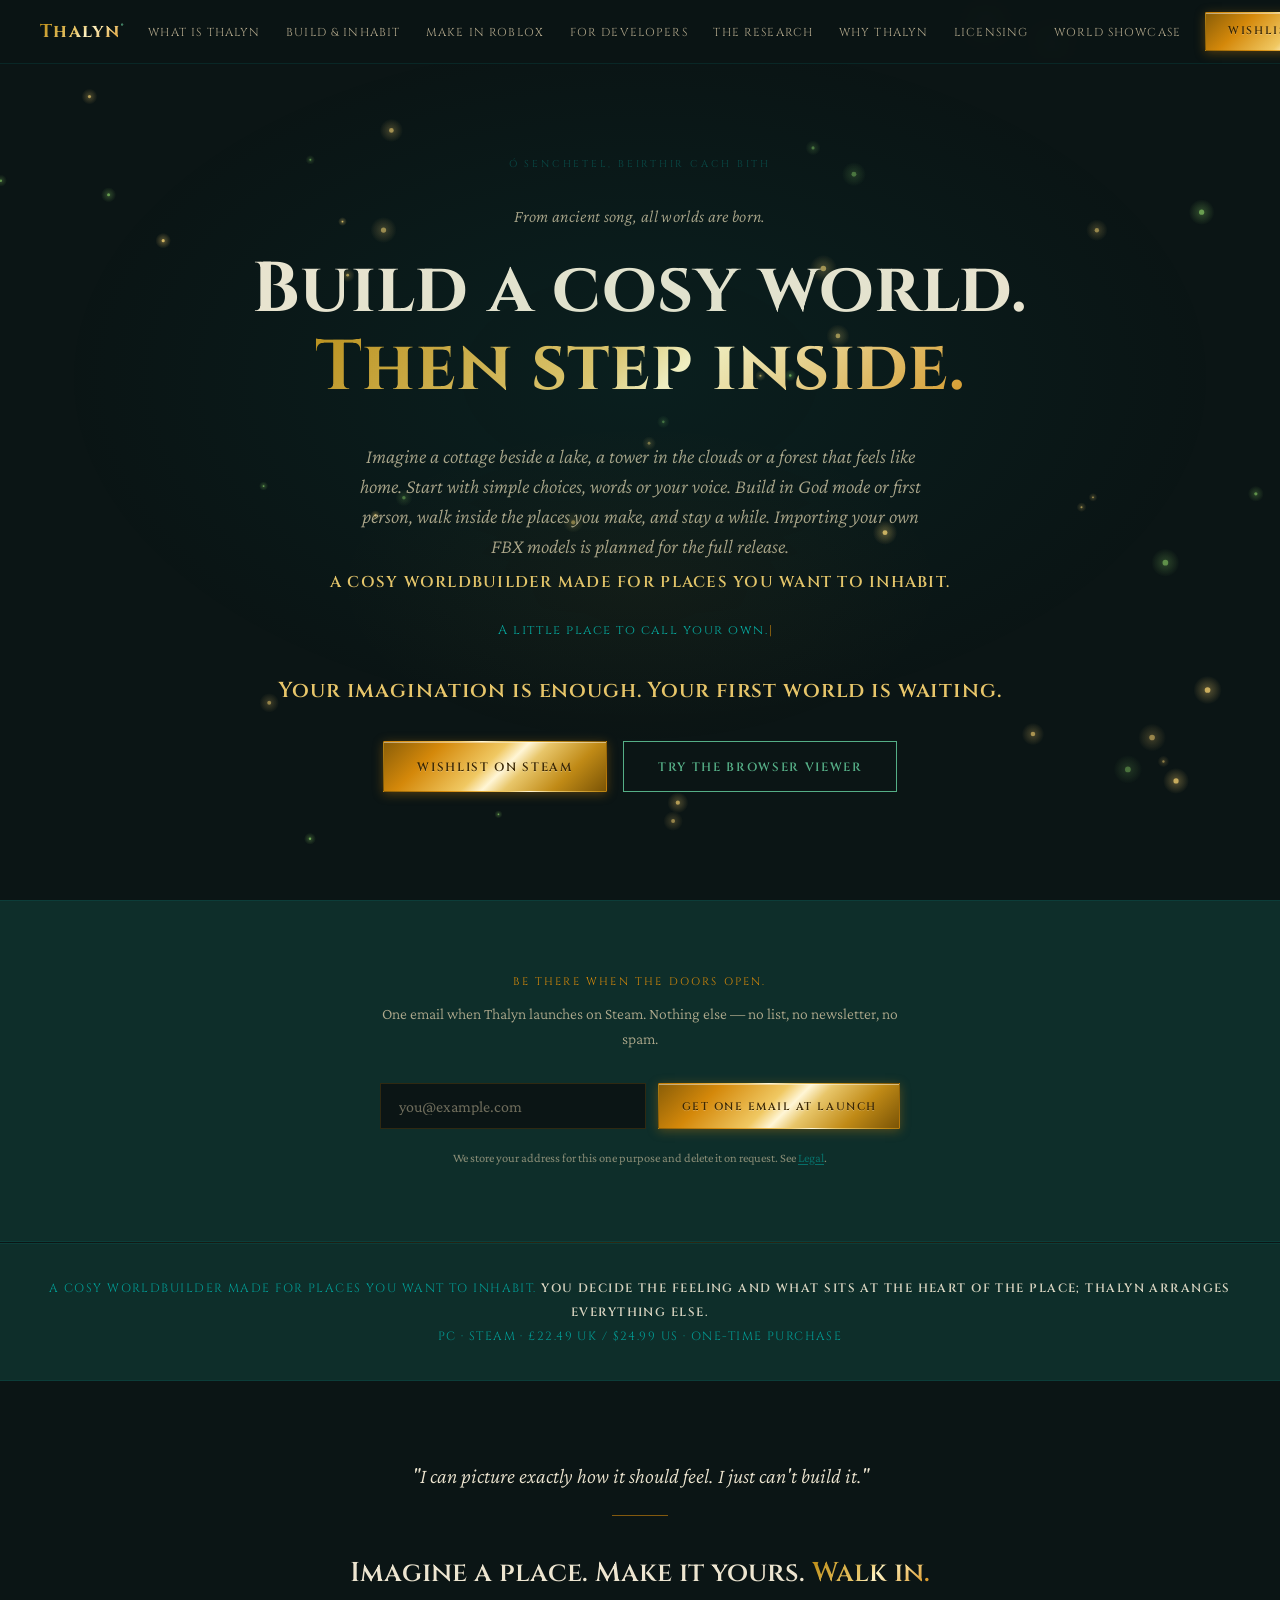
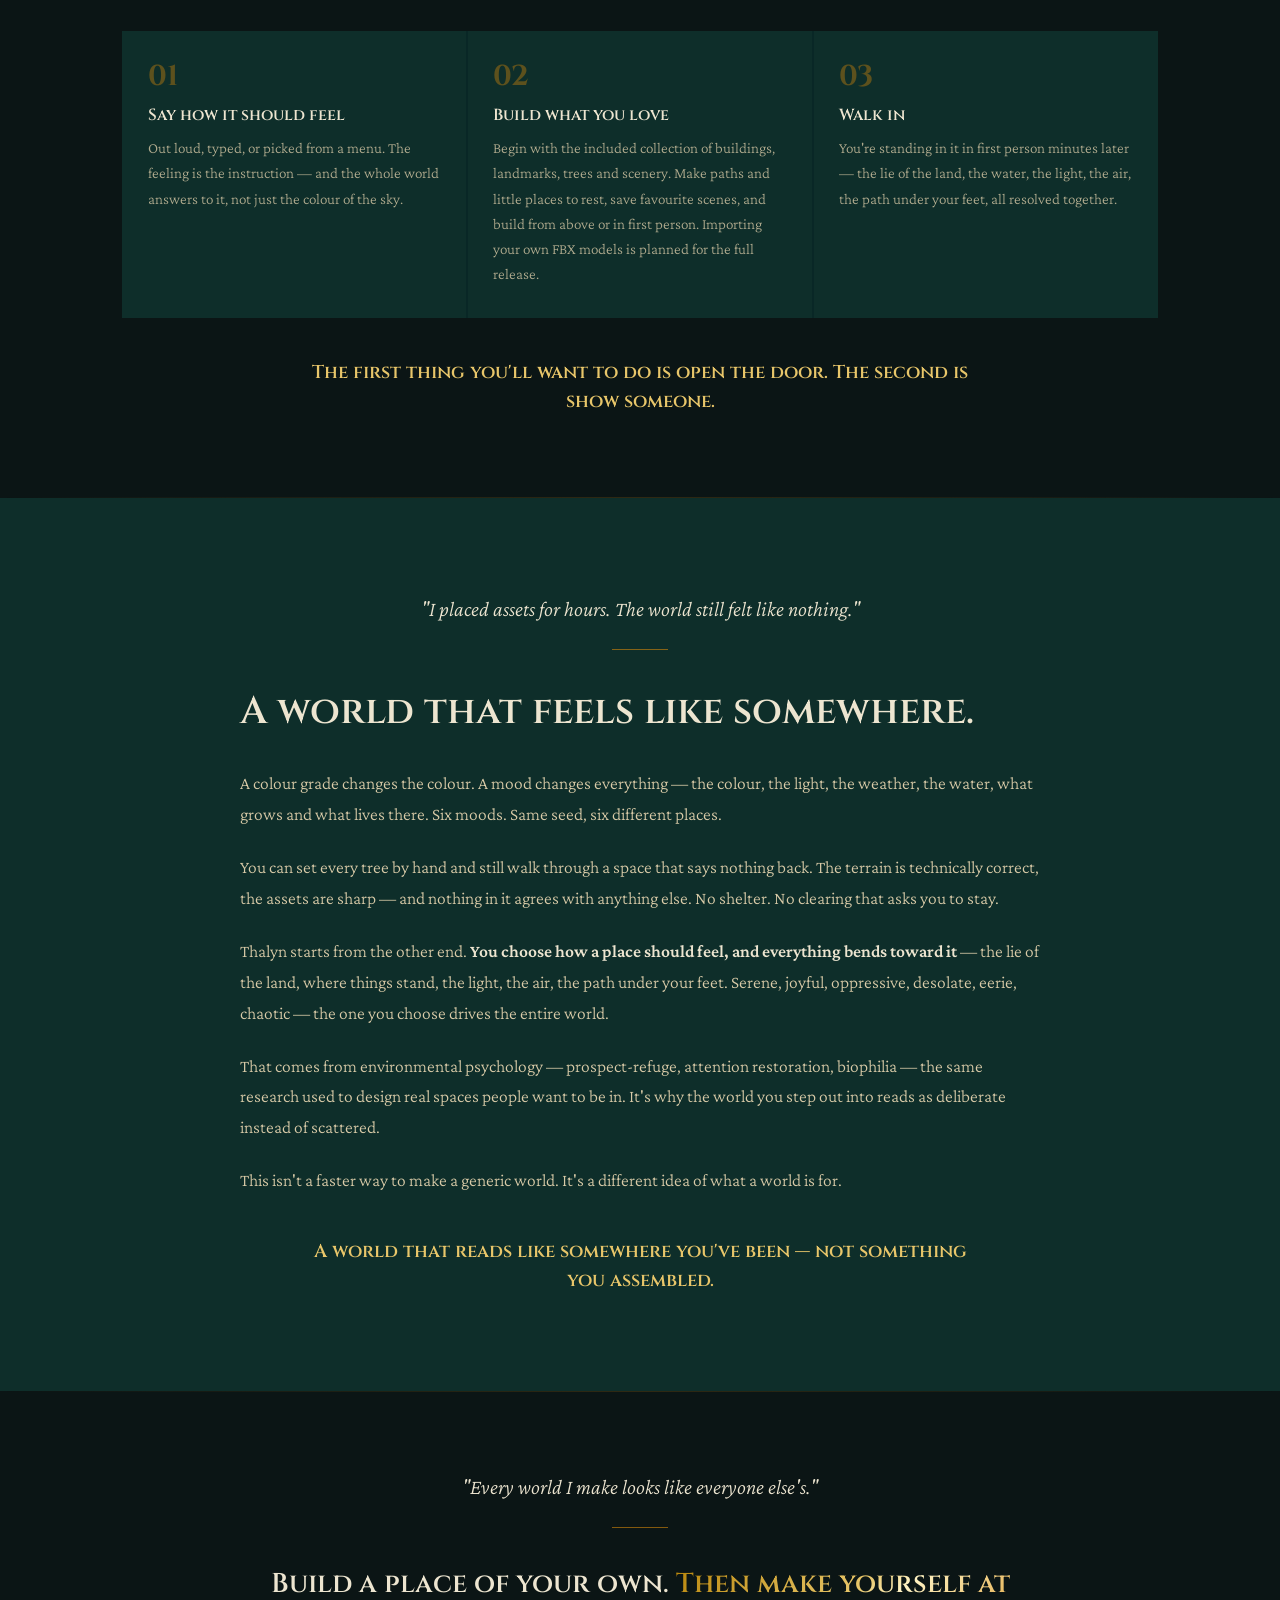
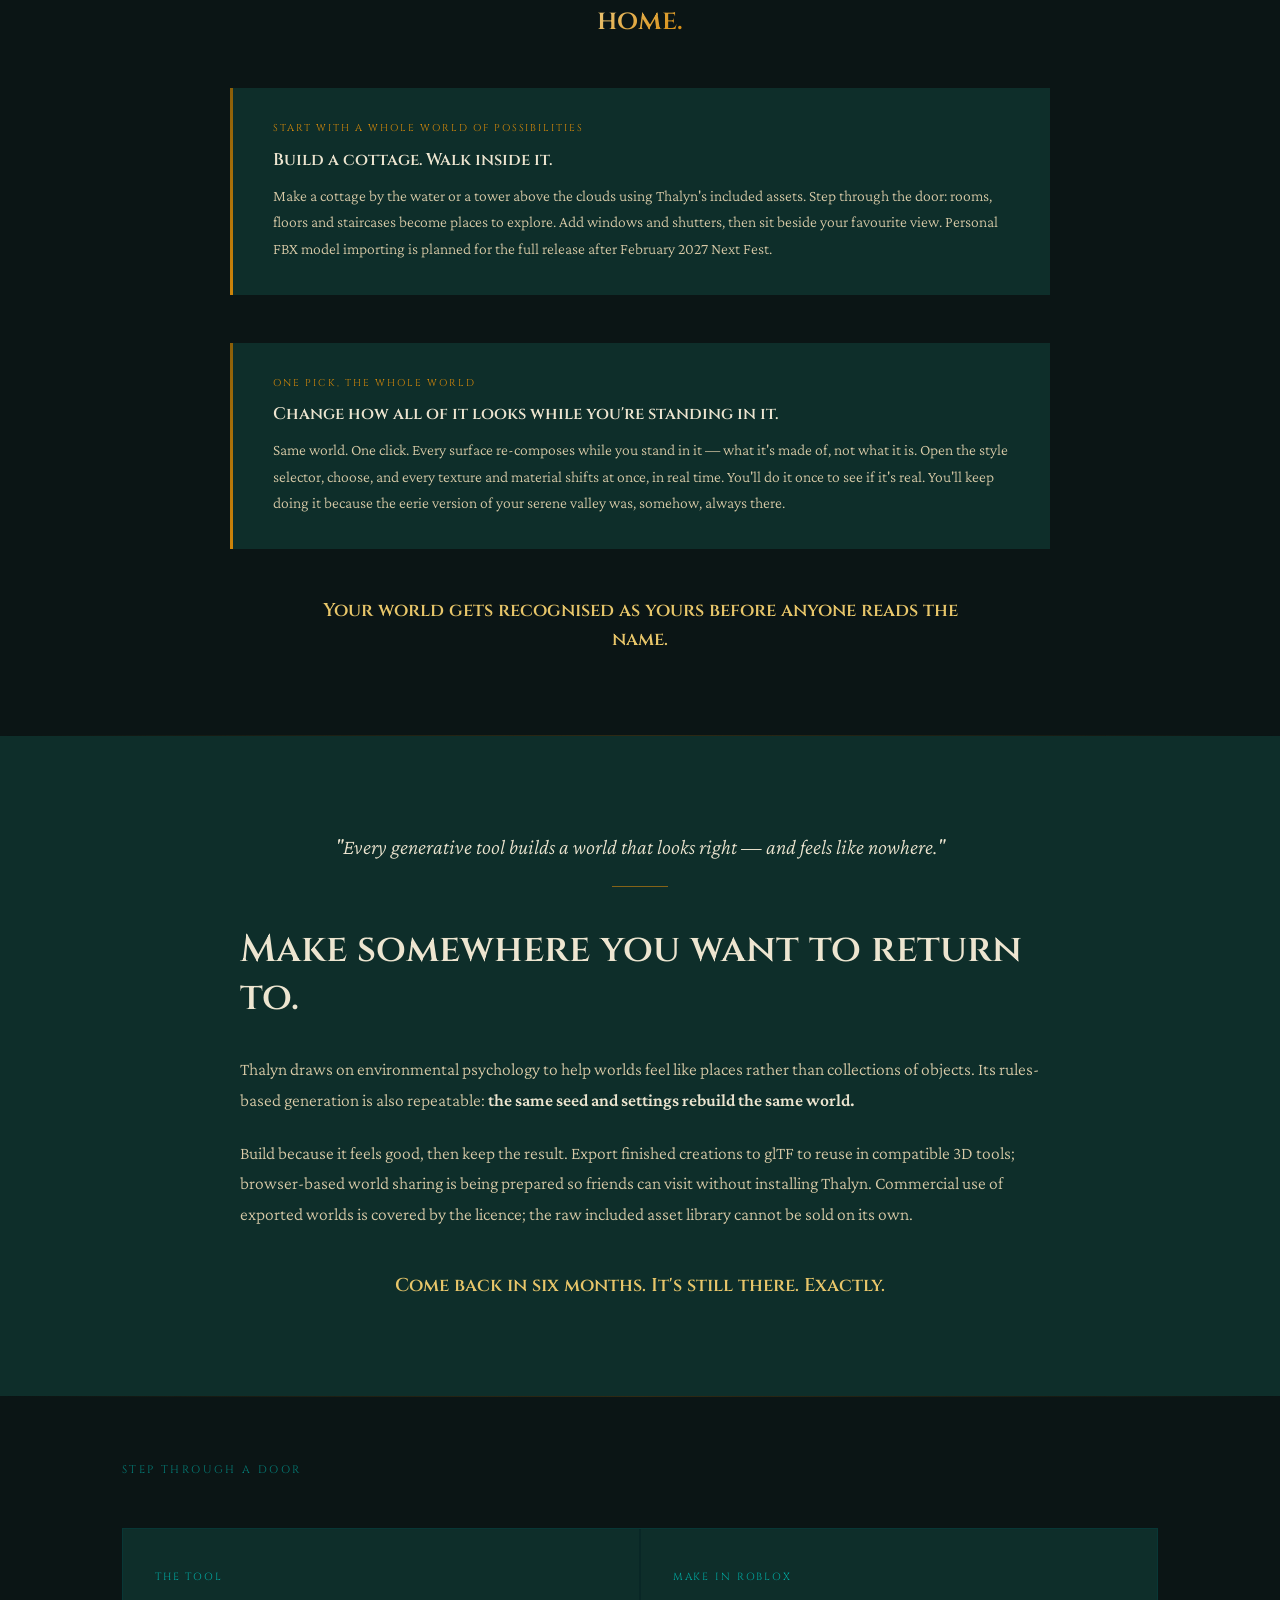
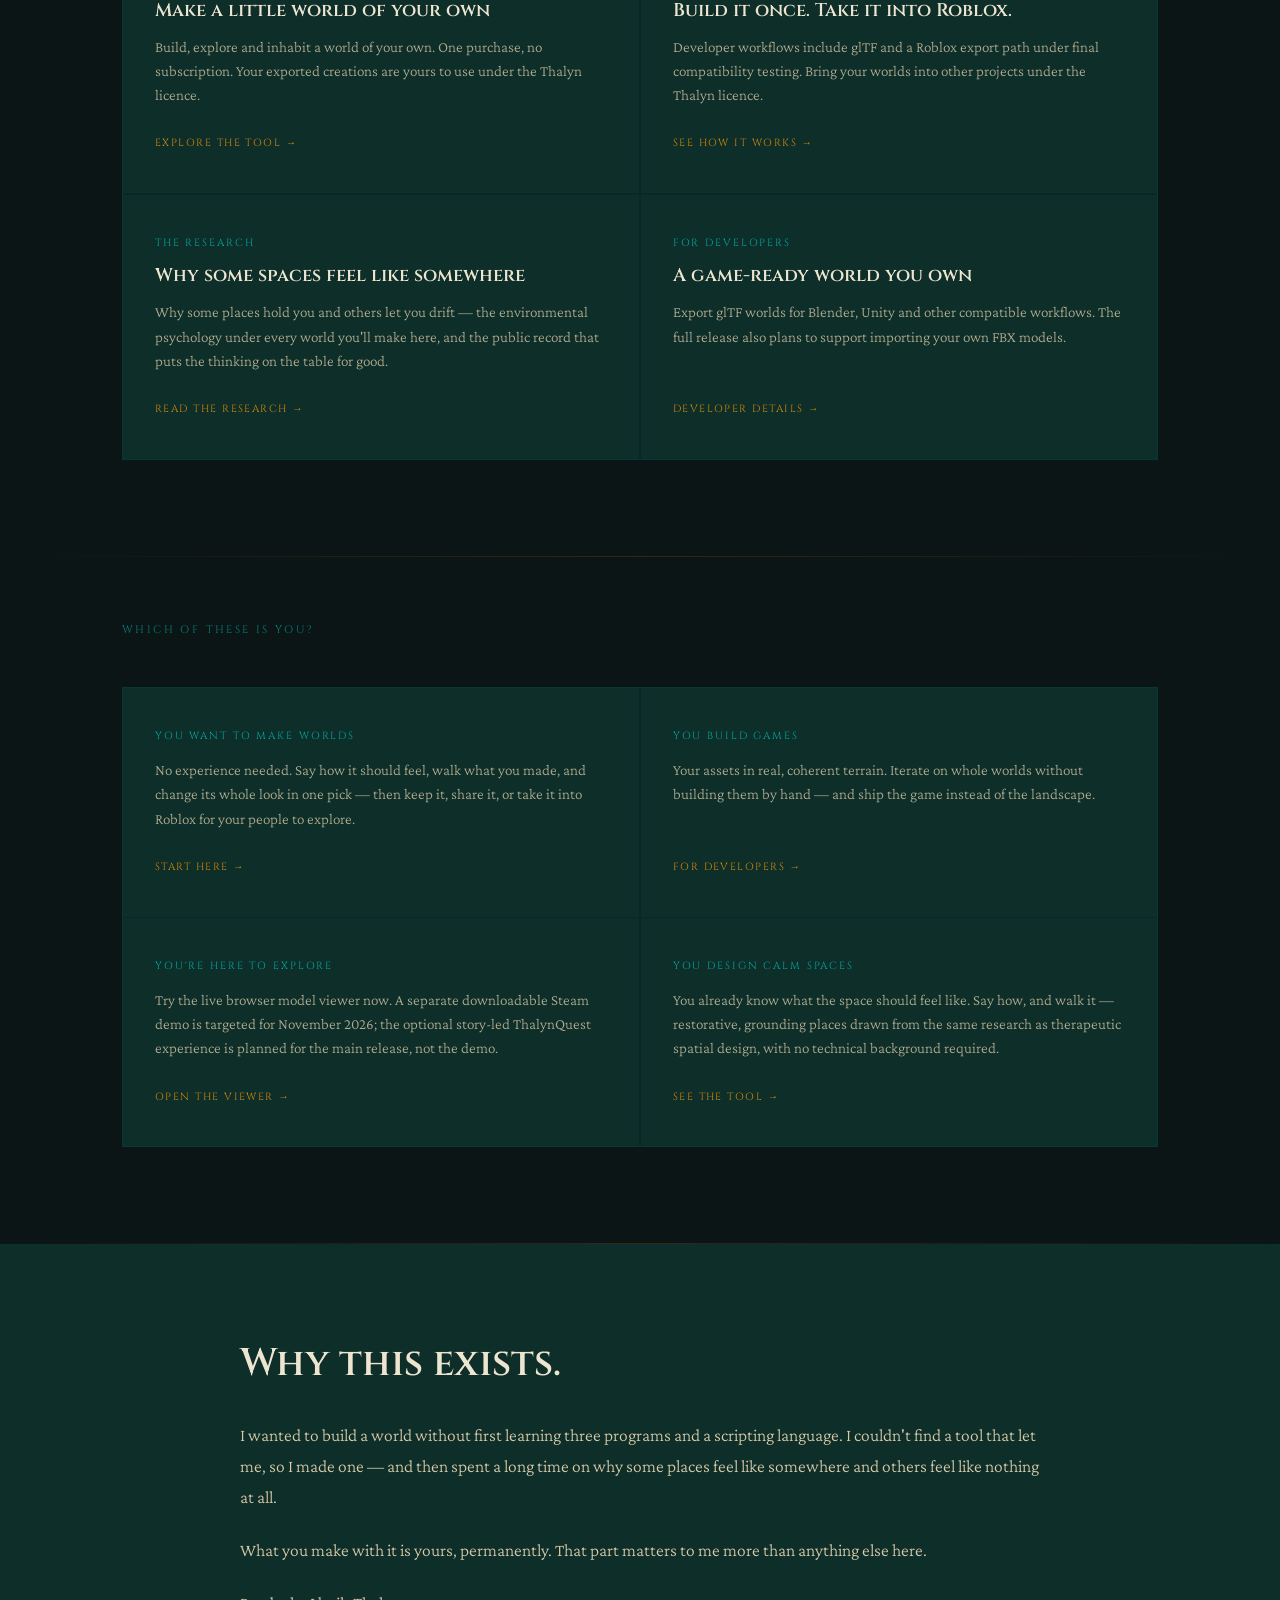
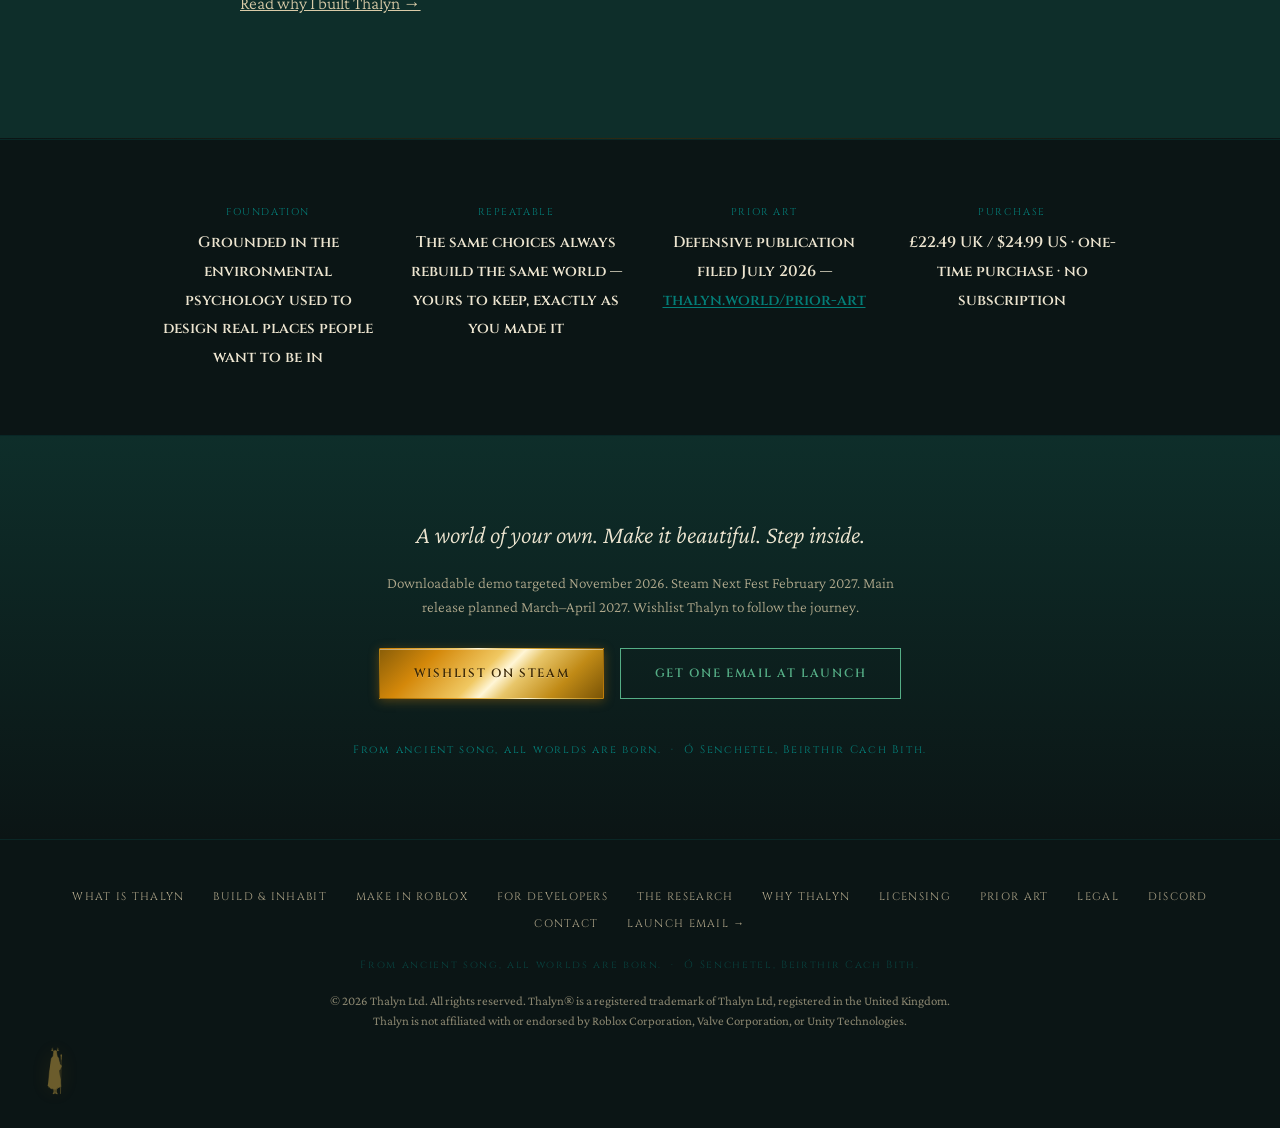
==== commit 00df4e40: "Align shared navigation with Build & Inhabit and World Showcase" ====
--- a/index.html
+++ b/index.html
@@ -42,13 +42,13 @@
   <a href="/" class="nav-logo" aria-label="Thalyn home">Thalyn<sup>&reg;</sup></a>
   <ul id="nav-menu" class="nav-links">
     <li><a href="/what-is-thalyn/">What is Thalyn</a></li>
-    <li><a href="/core/">The Tool</a></li>
+    <li><a href="/core/">Build &amp; Inhabit</a></li>
     <li><a href="/roblox/">Make in Roblox</a></li>
     <li><a href="/developers/">For Developers</a></li>
     <li><a href="/research/">The Research</a></li>
     <li><a href="/why-thalyn/">Why Thalyn</a></li>
     <li><a href="/licensing/">Licensing</a></li>
-    <li><a href="/demo/">Demo</a></li>
+    <li><a href="/demo/">World Showcase</a></li>
   </ul>
   <div class="nav-actions">
     <a class="btn btn-primary btn-sm cta-steam" href="https://store.steampowered.com/app/4581800/Thalyn/" target="_blank" rel="noopener" data-label-steam="Wishlist on Steam" data-label-pending="Join the Discord">Wishlist on Steam</a>
@@ -323,7 +323,7 @@
 <footer class="site-footer">
   <nav class="footer-links" aria-label="Footer">
     <a href="/what-is-thalyn/">What is Thalyn</a>
-    <a href="/core/">The Tool</a>
+    <a href="/core/">Build &amp; Inhabit</a>
     <a href="/roblox/">Make in Roblox</a>
     <a href="/developers/">For Developers</a>
     <a href="/research/">The Research</a>
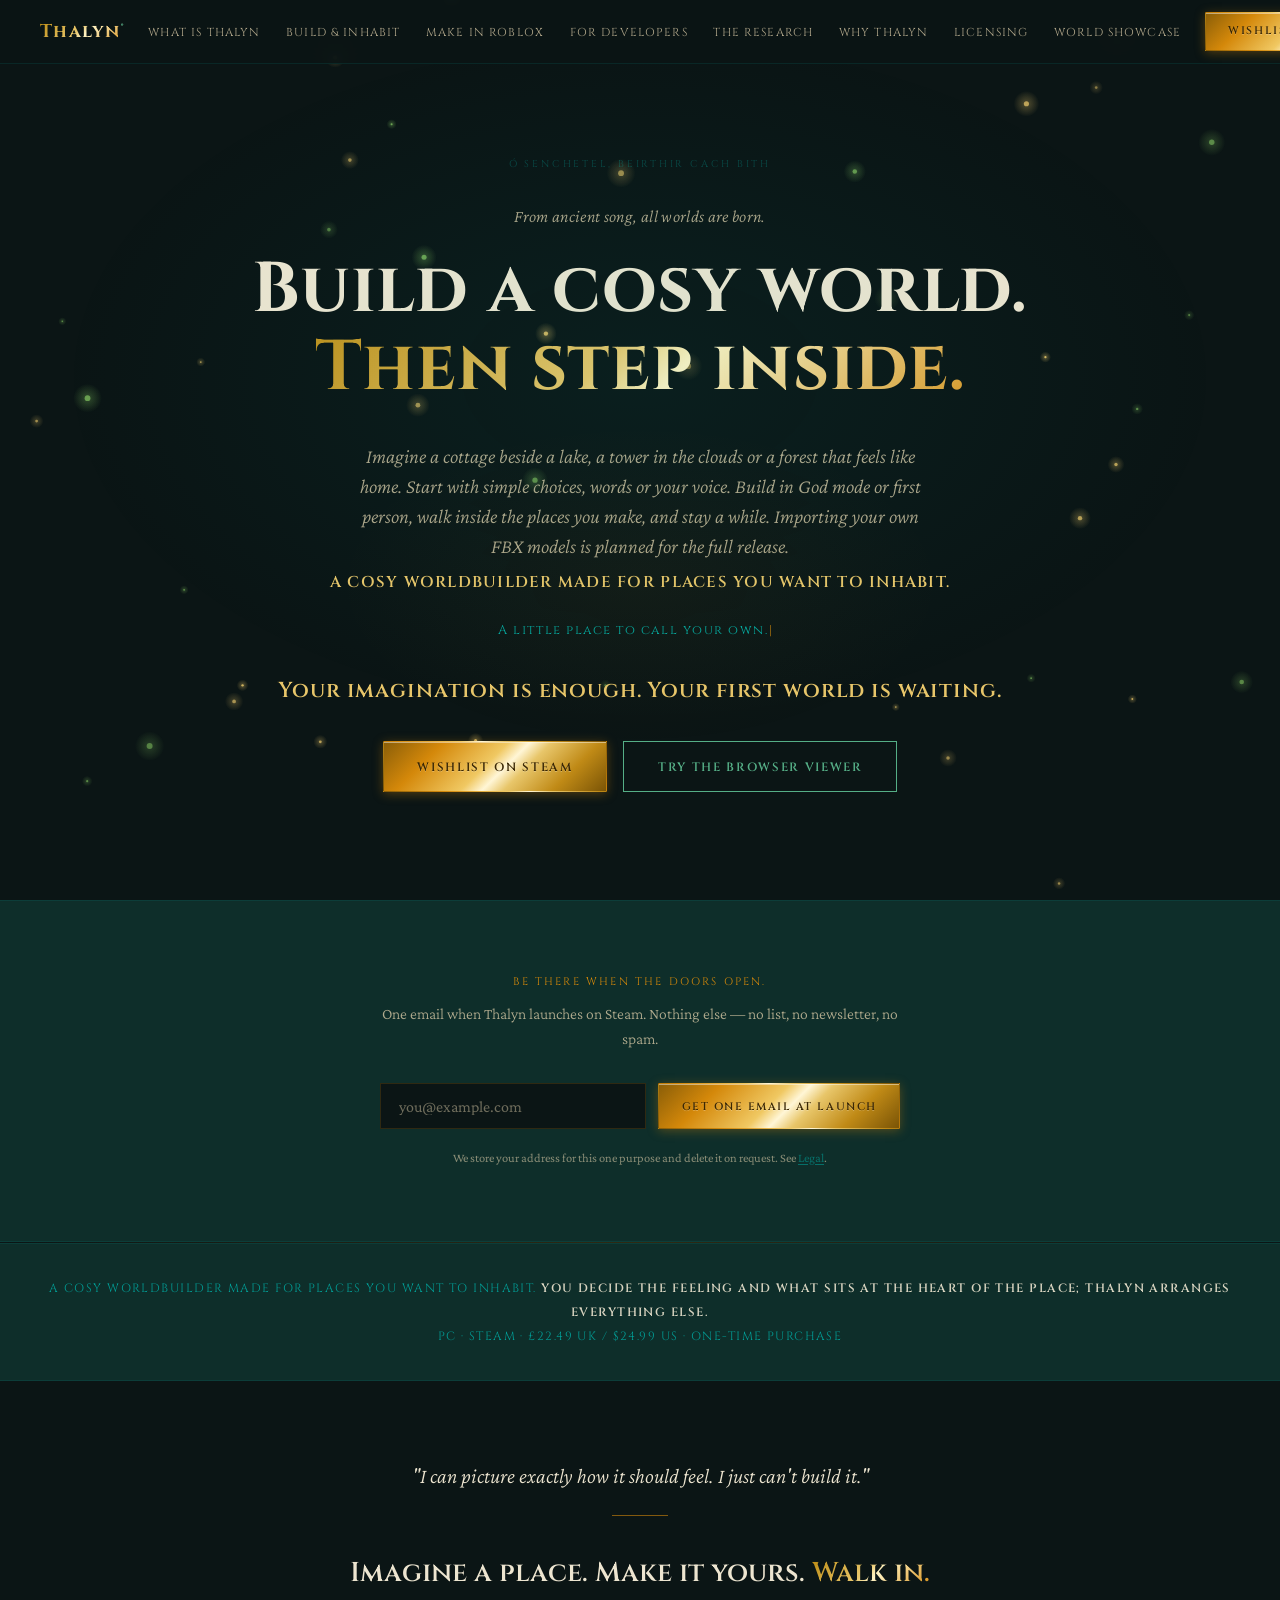
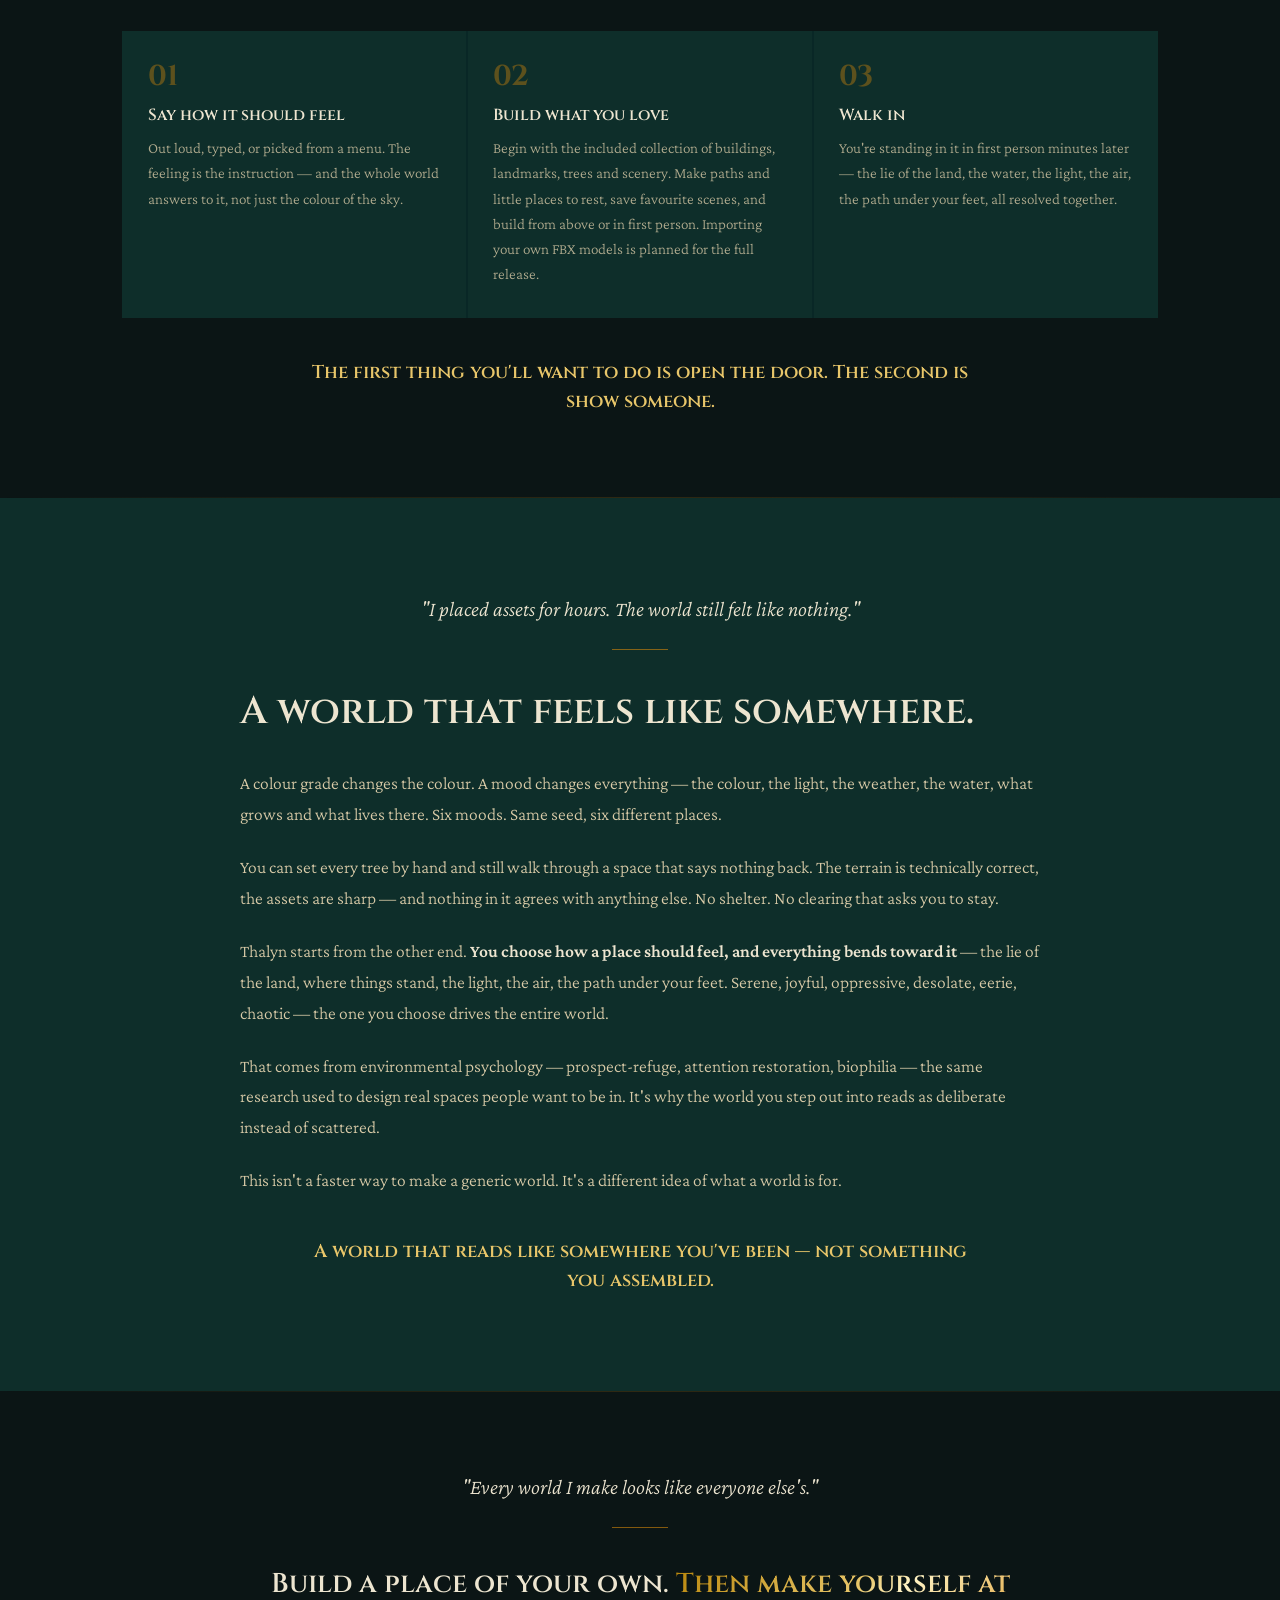
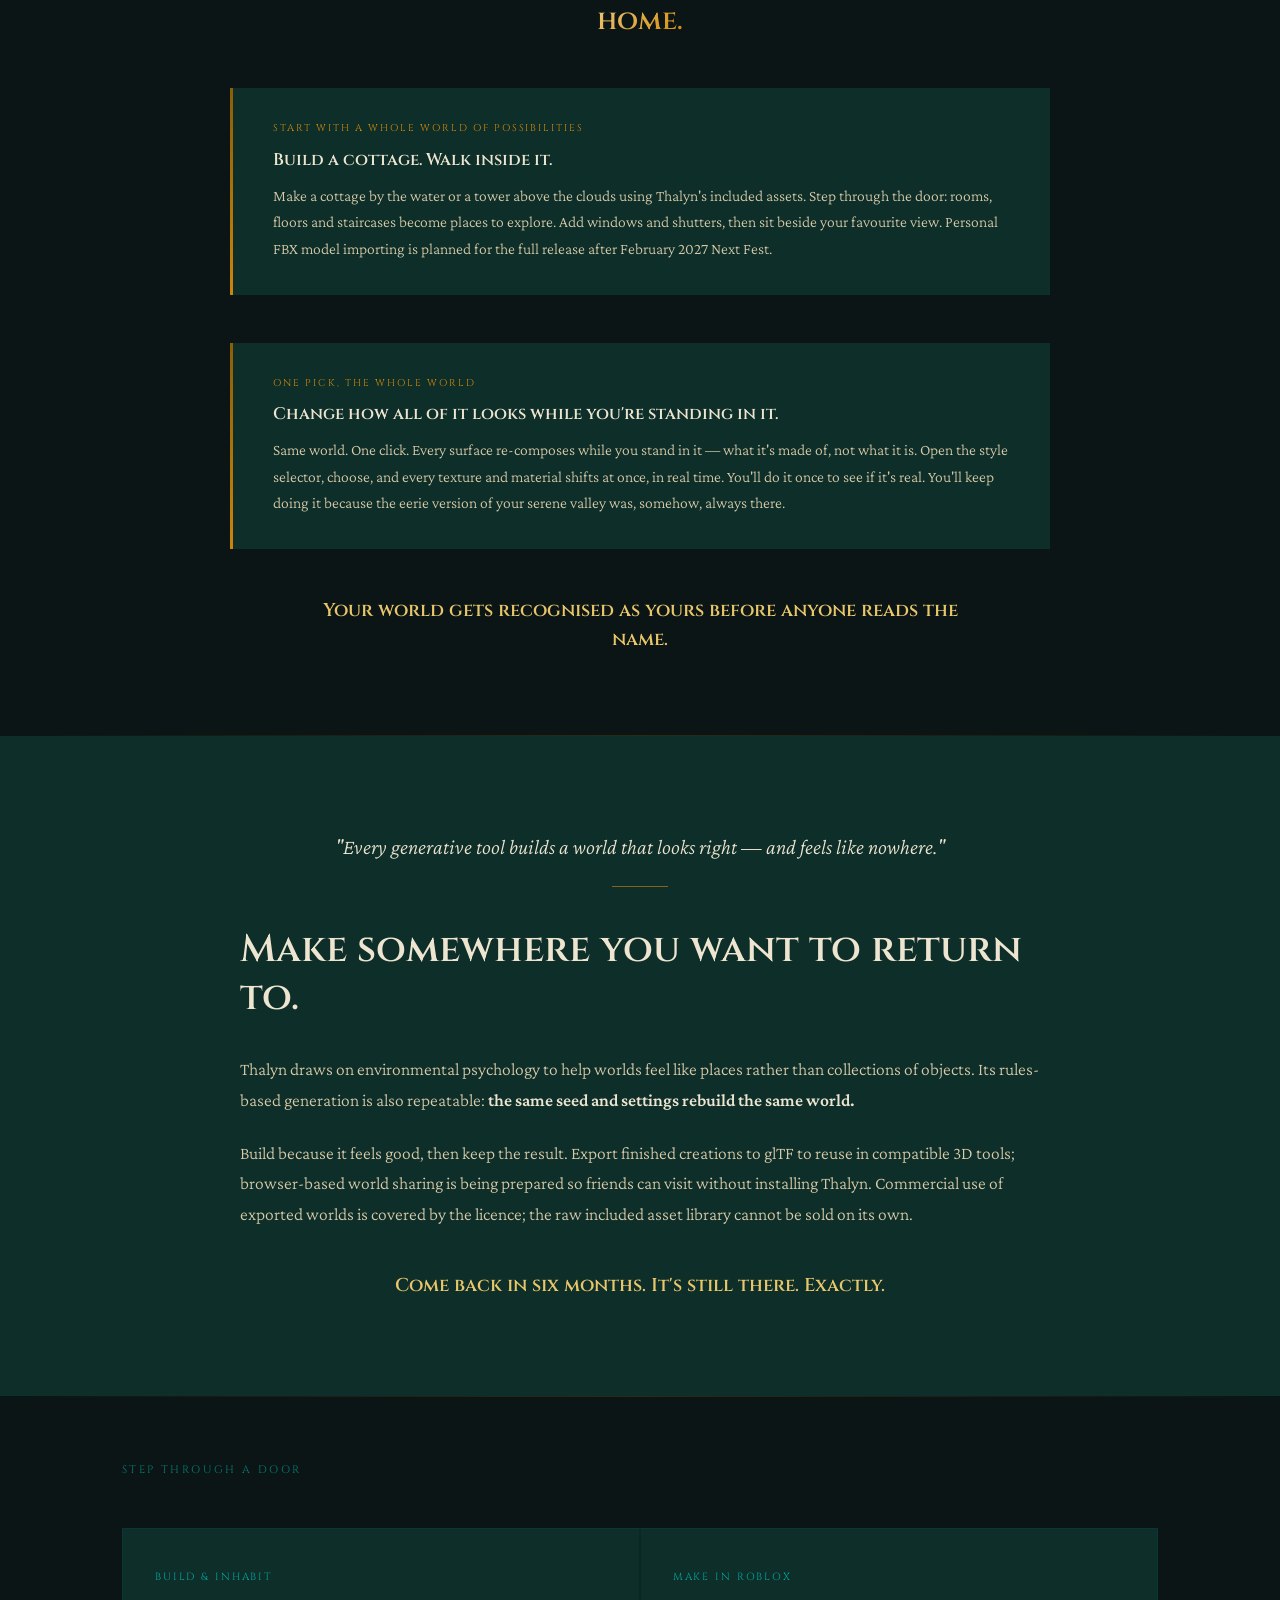
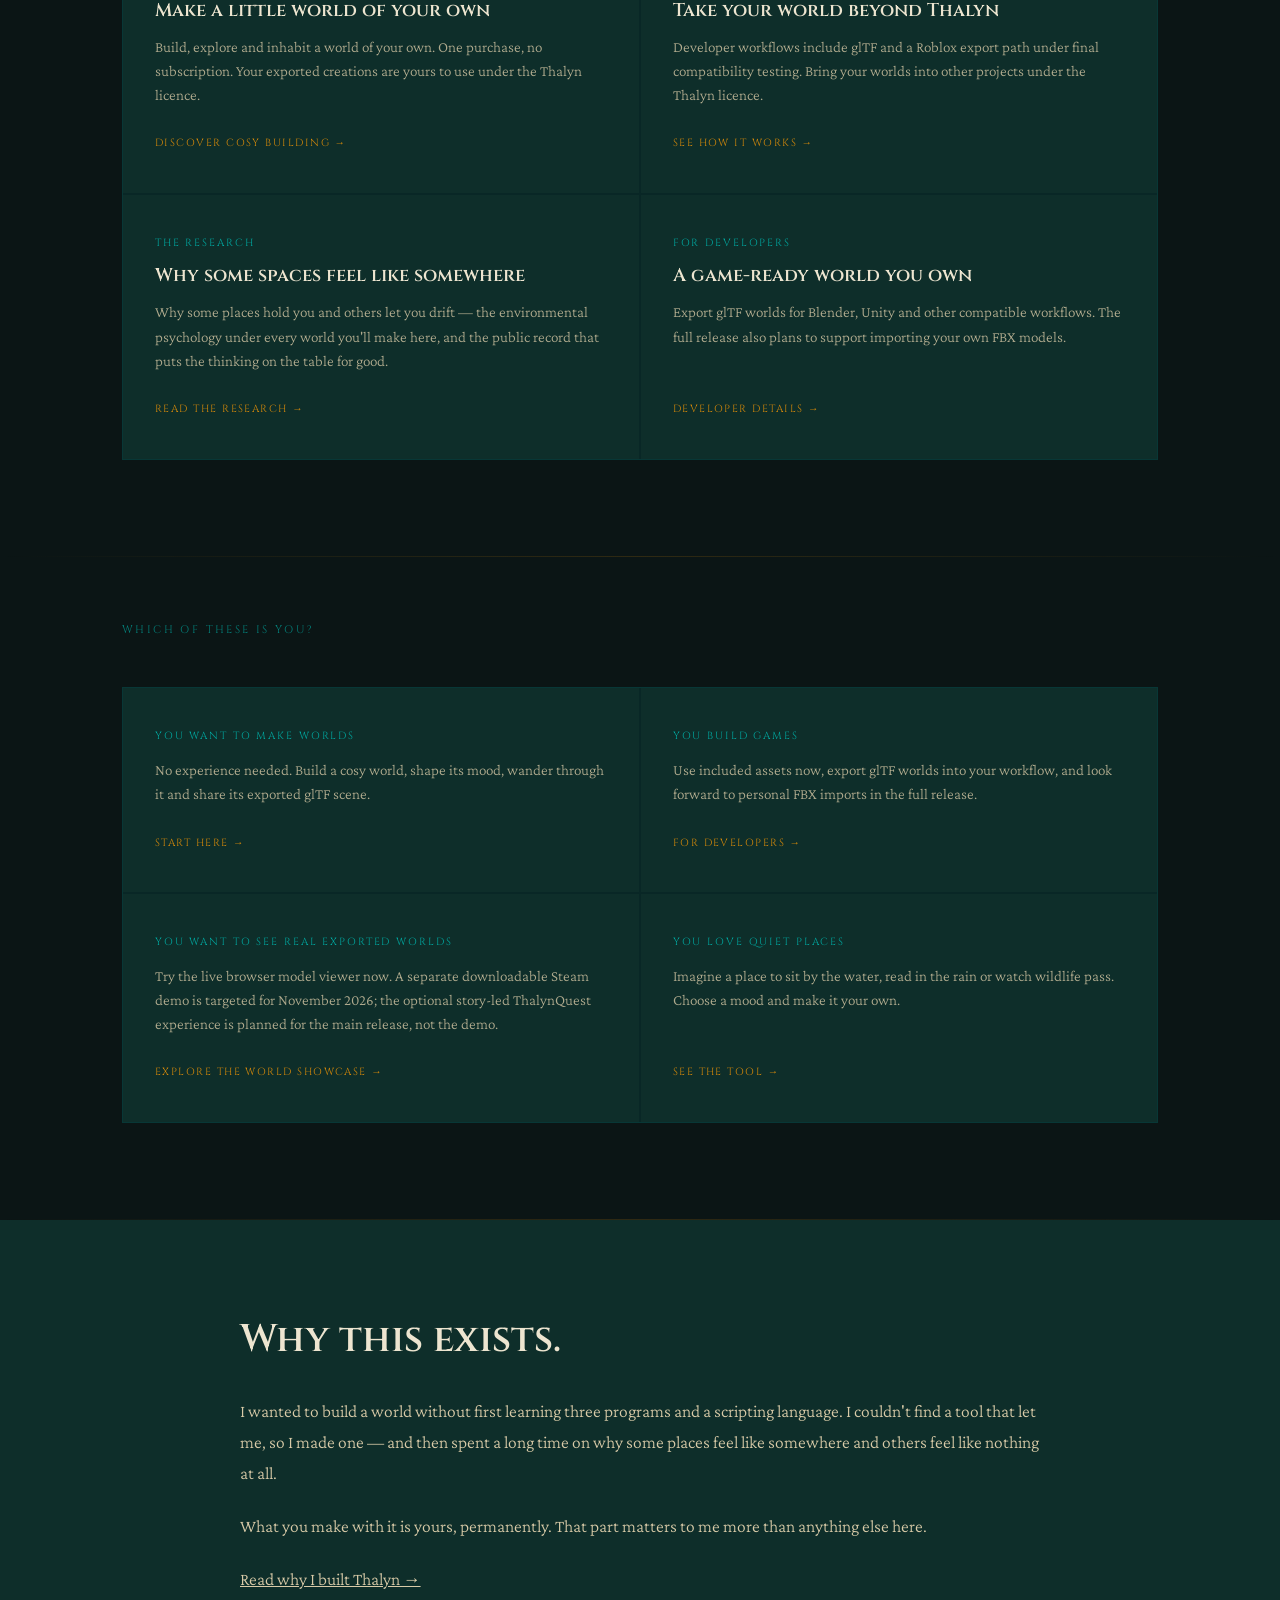
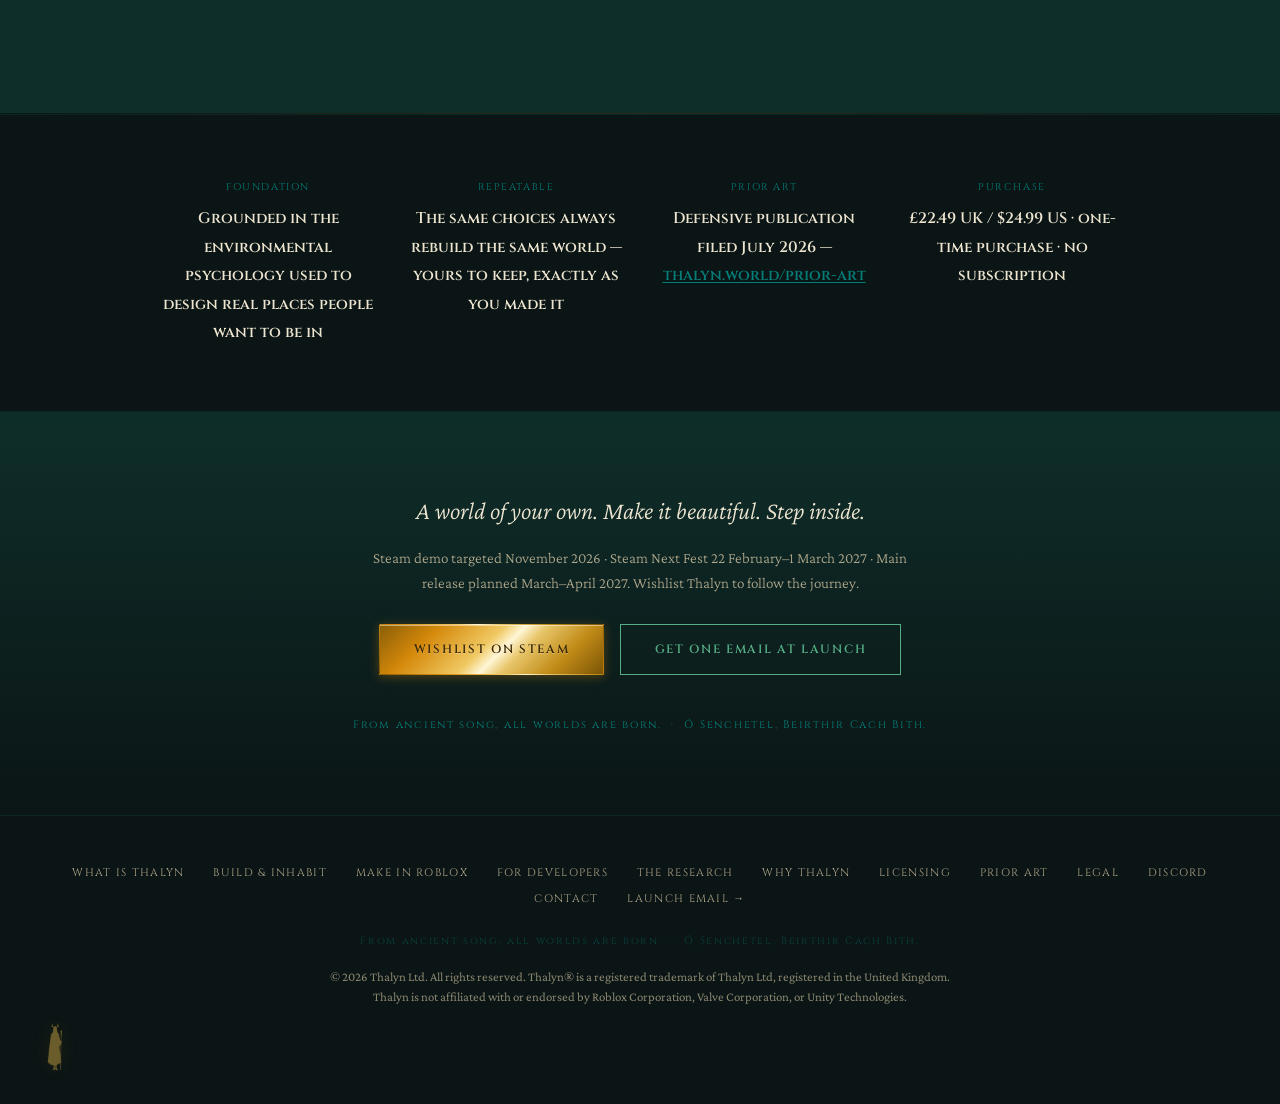
==== commit 7f9b4e07: "Finish index.html licence, ownership and human-first cross-site copy" ====
--- a/index.html
+++ b/index.html
@@ -200,14 +200,14 @@
   <span class="eyebrow">Step through a door</span>
   <div class="doors-grid is-2x2">
     <a href="/core/" class="door reveal">
-      <span class="door-label">The Tool</span>
+      <span class="door-label">Build &amp; Inhabit</span>
       <span class="door-title">Make a little world of your own</span>
       <span class="door-desc">Build, explore and inhabit a world of your own. One purchase, no subscription. Your exported creations are yours to use under the Thalyn licence.</span>
-      <span class="door-cta">Explore the tool →</span>
+      <span class="door-cta">Discover cosy building →</span>
     </a>
     <a href="/roblox/" class="door reveal">
       <span class="door-label">Make in Roblox</span>
-      <span class="door-title">Build it once. Take it into Roblox.</span>
+      <span class="door-title">Take your world beyond Thalyn</span>
       <span class="door-desc">Developer workflows include glTF and a Roblox export path under final compatibility testing. Bring your worlds into other projects under the Thalyn licence.</span>
       <span class="door-cta">See how it works →</span>
     </a>
@@ -234,22 +234,22 @@
   <div class="doors-grid is-2x2">
     <a href="/core/" class="door reveal">
       <span class="door-label">You want to make worlds</span>
-      <span class="door-desc">No experience needed. Say how it should feel, walk what you made, and change its whole look in one pick — then keep it, share it, or take it into Roblox for your people to explore.</span>
+      <span class="door-desc">No experience needed. Build a cosy world, shape its mood, wander through it and share its exported glTF scene.</span>
       <span class="door-cta">Start here →</span>
     </a>
     <a href="/developers/" class="door reveal">
       <span class="door-label">You build games</span>
-      <span class="door-desc">Your assets in real, coherent terrain. Iterate on whole worlds without building them by hand — and ship the game instead of the landscape.</span>
+      <span class="door-desc">Use included assets now, export glTF worlds into your workflow, and look forward to personal FBX imports in the full release.</span>
       <span class="door-cta">For developers →</span>
     </a>
     <a href="/demo/" class="door reveal">
-      <span class="door-label">You're here to explore</span>
+      <span class="door-label">You want to see real exported worlds</span>
       <span class="door-desc">Try the live browser model viewer now. A separate downloadable Steam demo is targeted for November 2026; the optional story-led ThalynQuest experience is planned for the main release, not the demo.</span>
-      <span class="door-cta">Open the viewer →</span>
+      <span class="door-cta">Explore the World Showcase →</span>
     </a>
     <a href="/core/" class="door reveal">
-      <span class="door-label">You design calm spaces</span>
-      <span class="door-desc">You already know what the space should feel like. Say how, and walk it — restorative, grounding places drawn from the same research as therapeutic spatial design, with no technical background required.</span>
+      <span class="door-label">You love quiet places</span>
+      <span class="door-desc">Imagine a place to sit by the water, read in the rain or watch wildlife pass. Choose a mood and make it your own.</span>
       <span class="door-cta">See the tool →</span>
     </a>
   </div>
@@ -307,7 +307,7 @@
 <!-- ─── CLOSE — hand the story back ─── -->
 <section class="mission">
   <p class="mission-statement">A world of your own. Make it beautiful. Step inside.</p>
-  <p class="mission-connected">Downloadable demo targeted November 2026. Steam Next Fest February 2027. Main release planned March–April 2027. Wishlist Thalyn to follow the journey.</p>
+  <p class="mission-connected">Steam demo targeted November 2026 · Steam Next Fest 22 February–1 March 2027 · Main release planned March–April 2027. Wishlist Thalyn to follow the journey.</p>
   <div class="cta-row">
     <a class="btn btn-primary cta-steam" href="https://store.steampowered.com/app/4581800/Thalyn/" target="_blank" rel="noopener"
        data-label-steam="Wishlist on Steam" data-label-pending="Join the Discord">Wishlist on Steam</a>
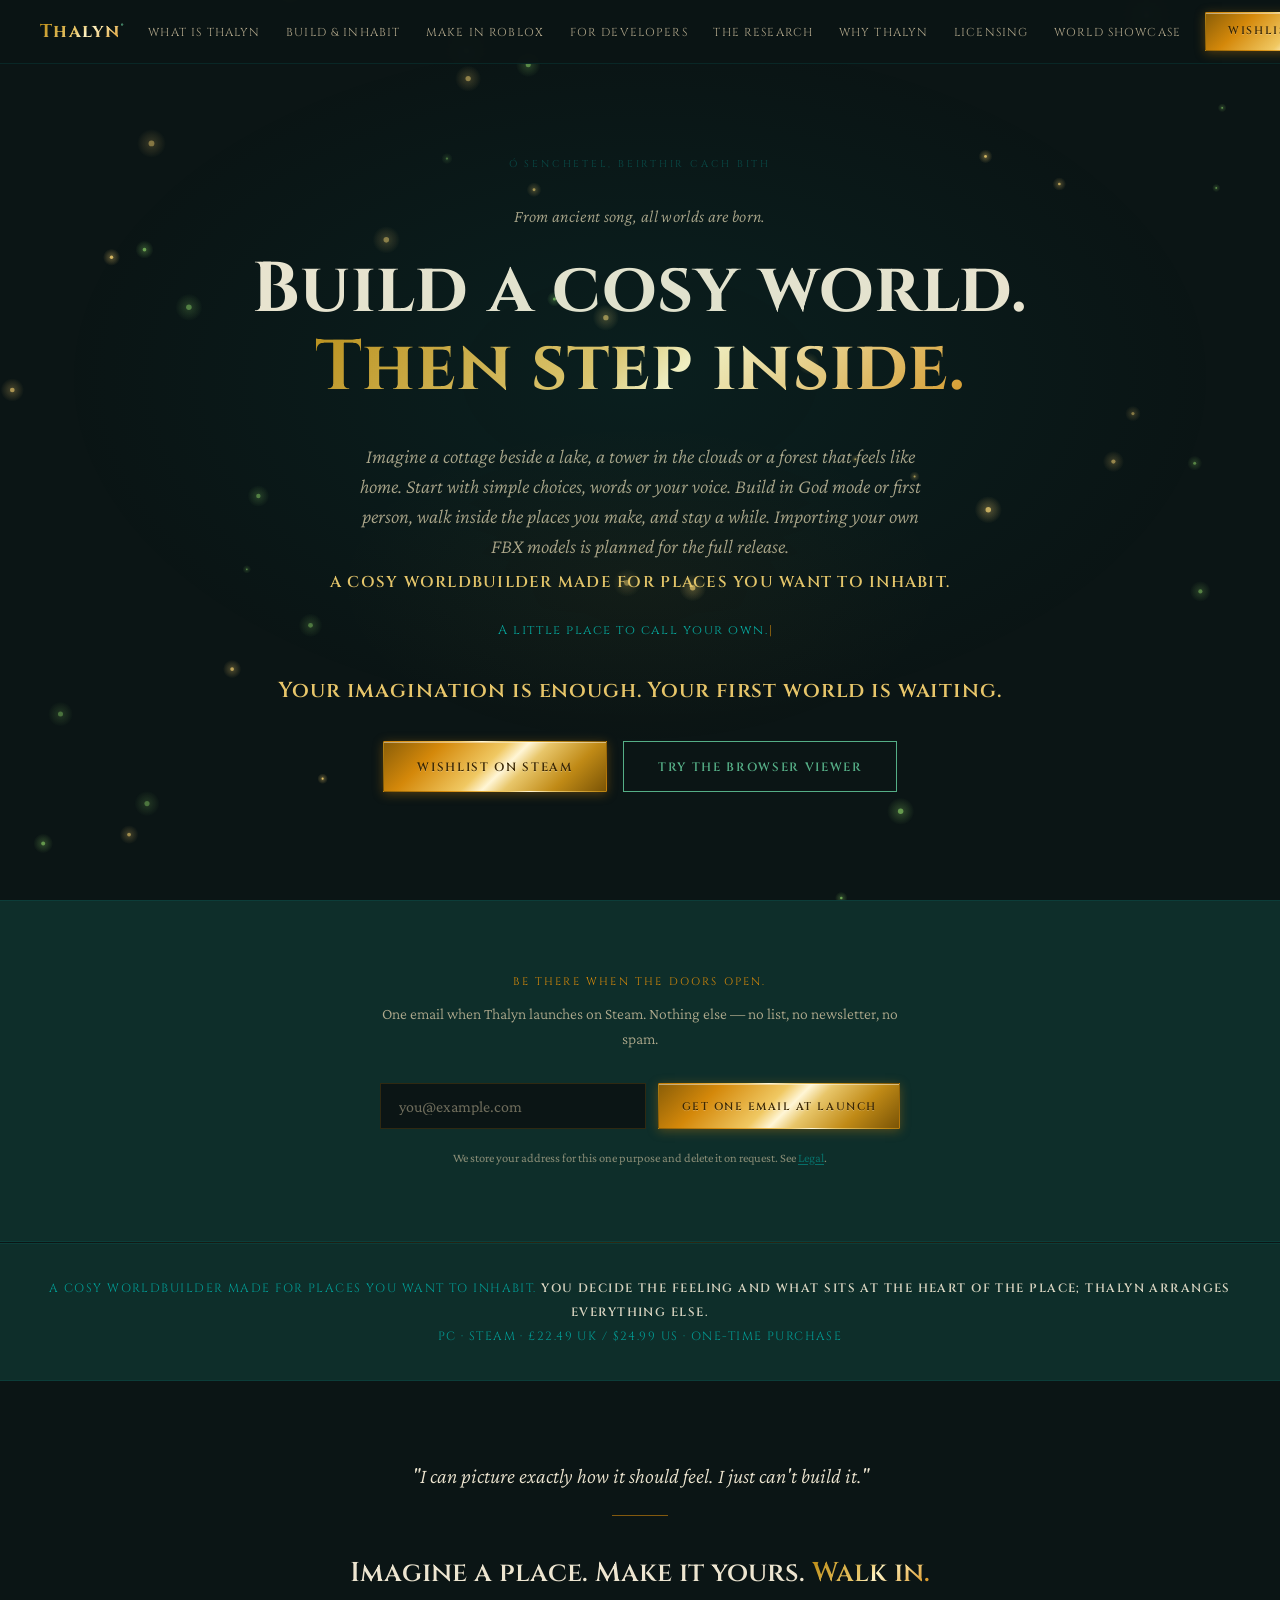
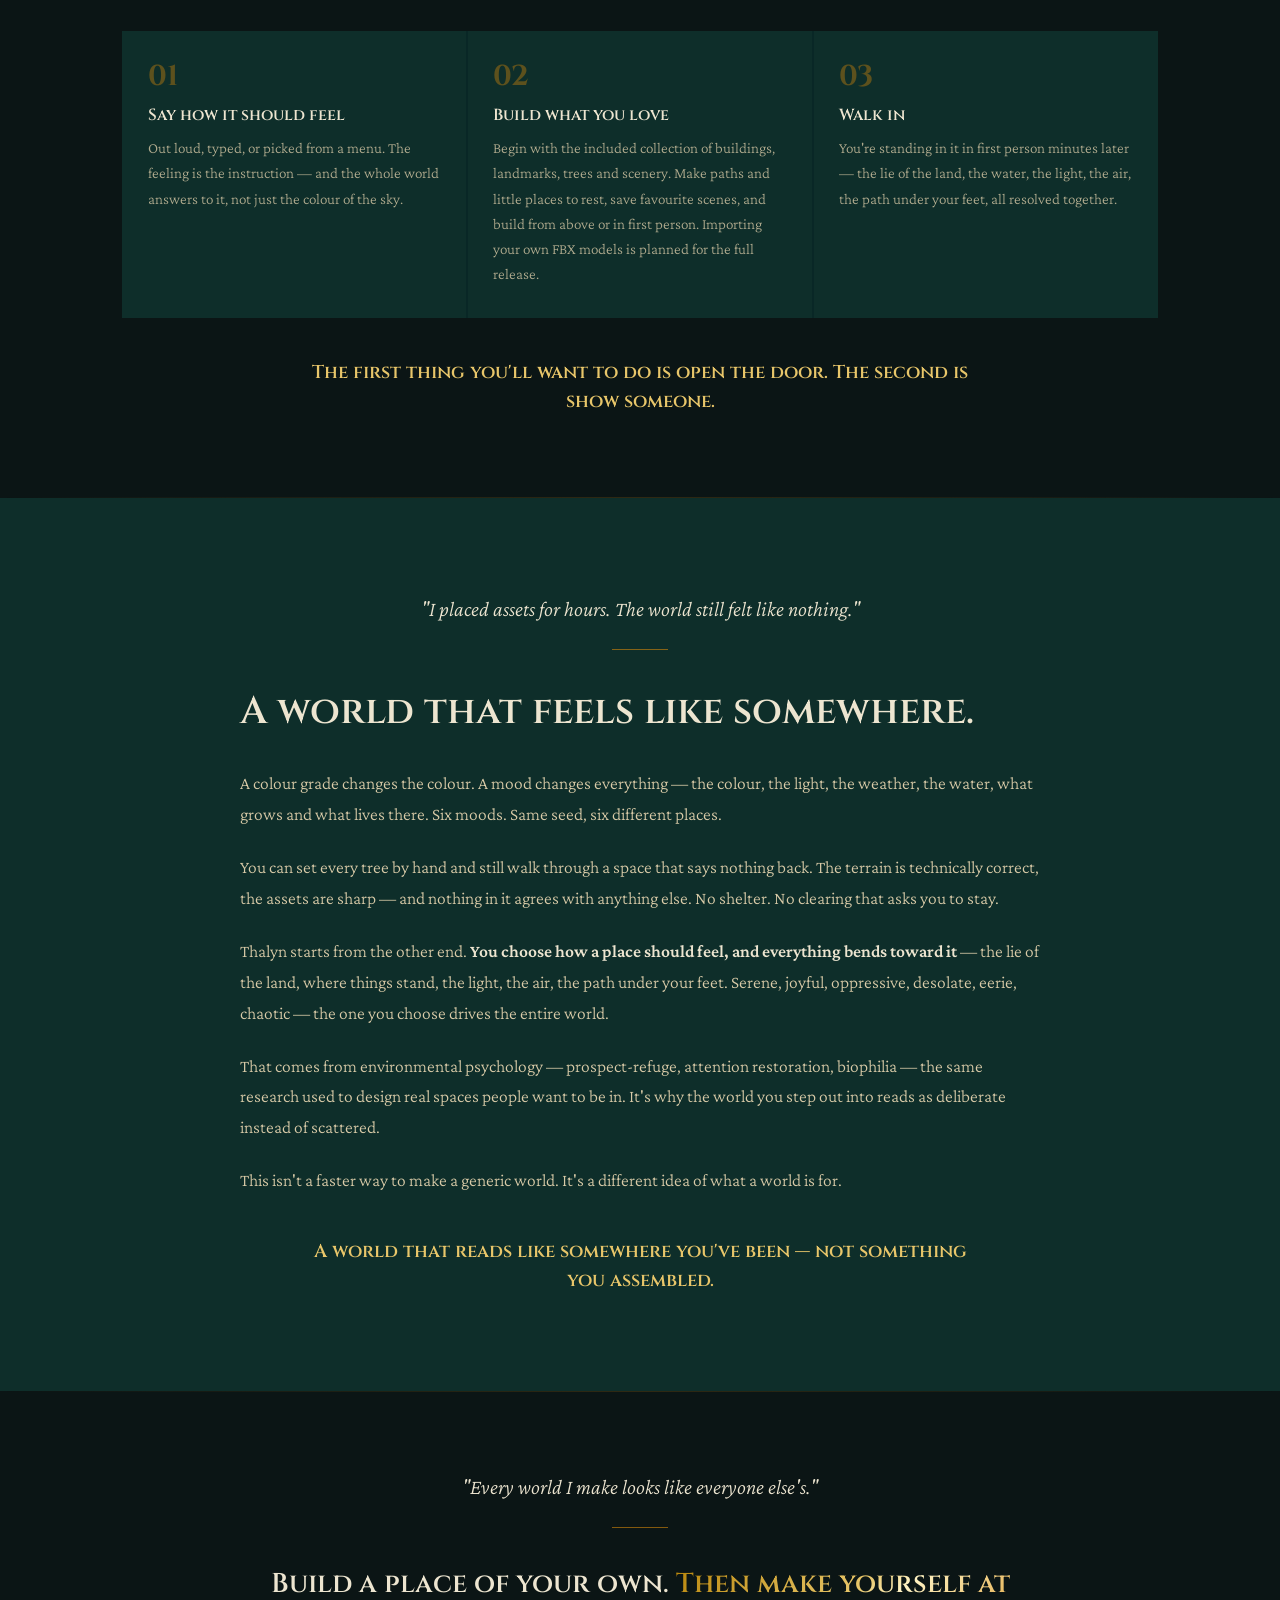
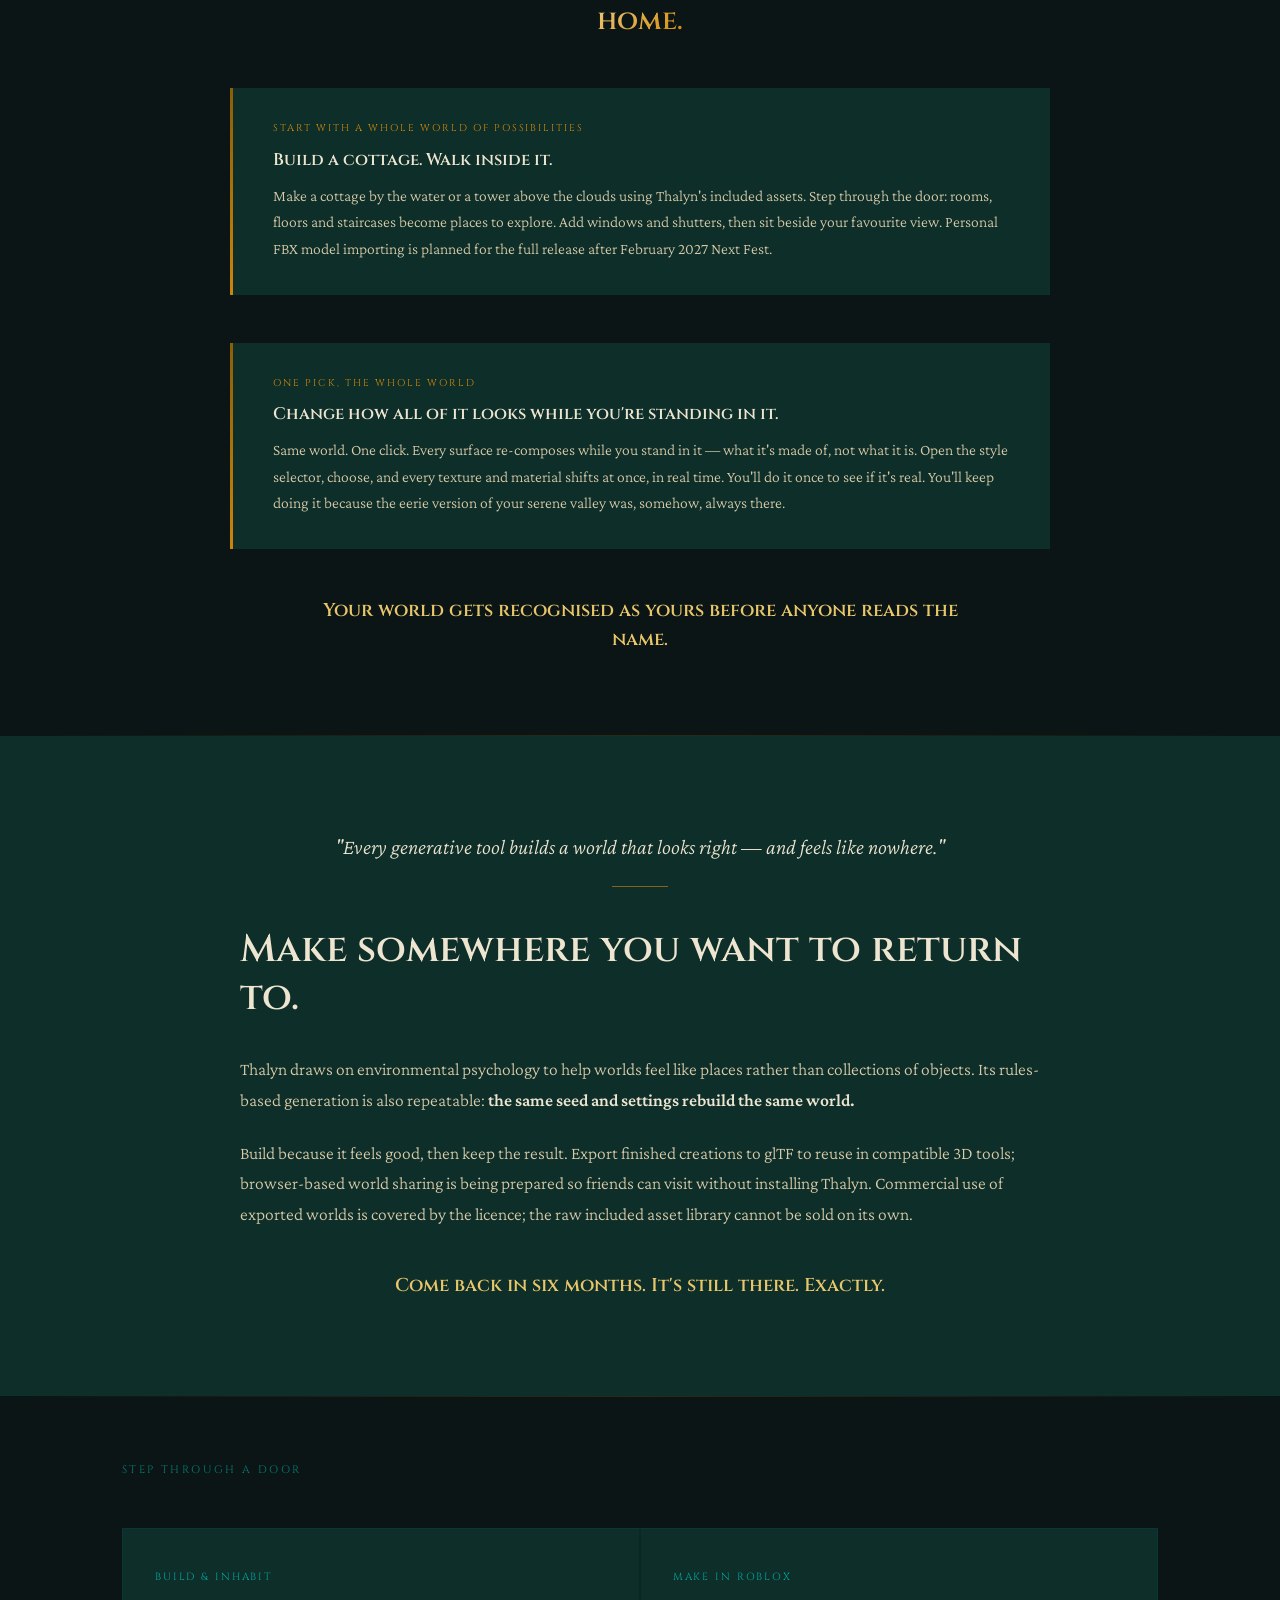
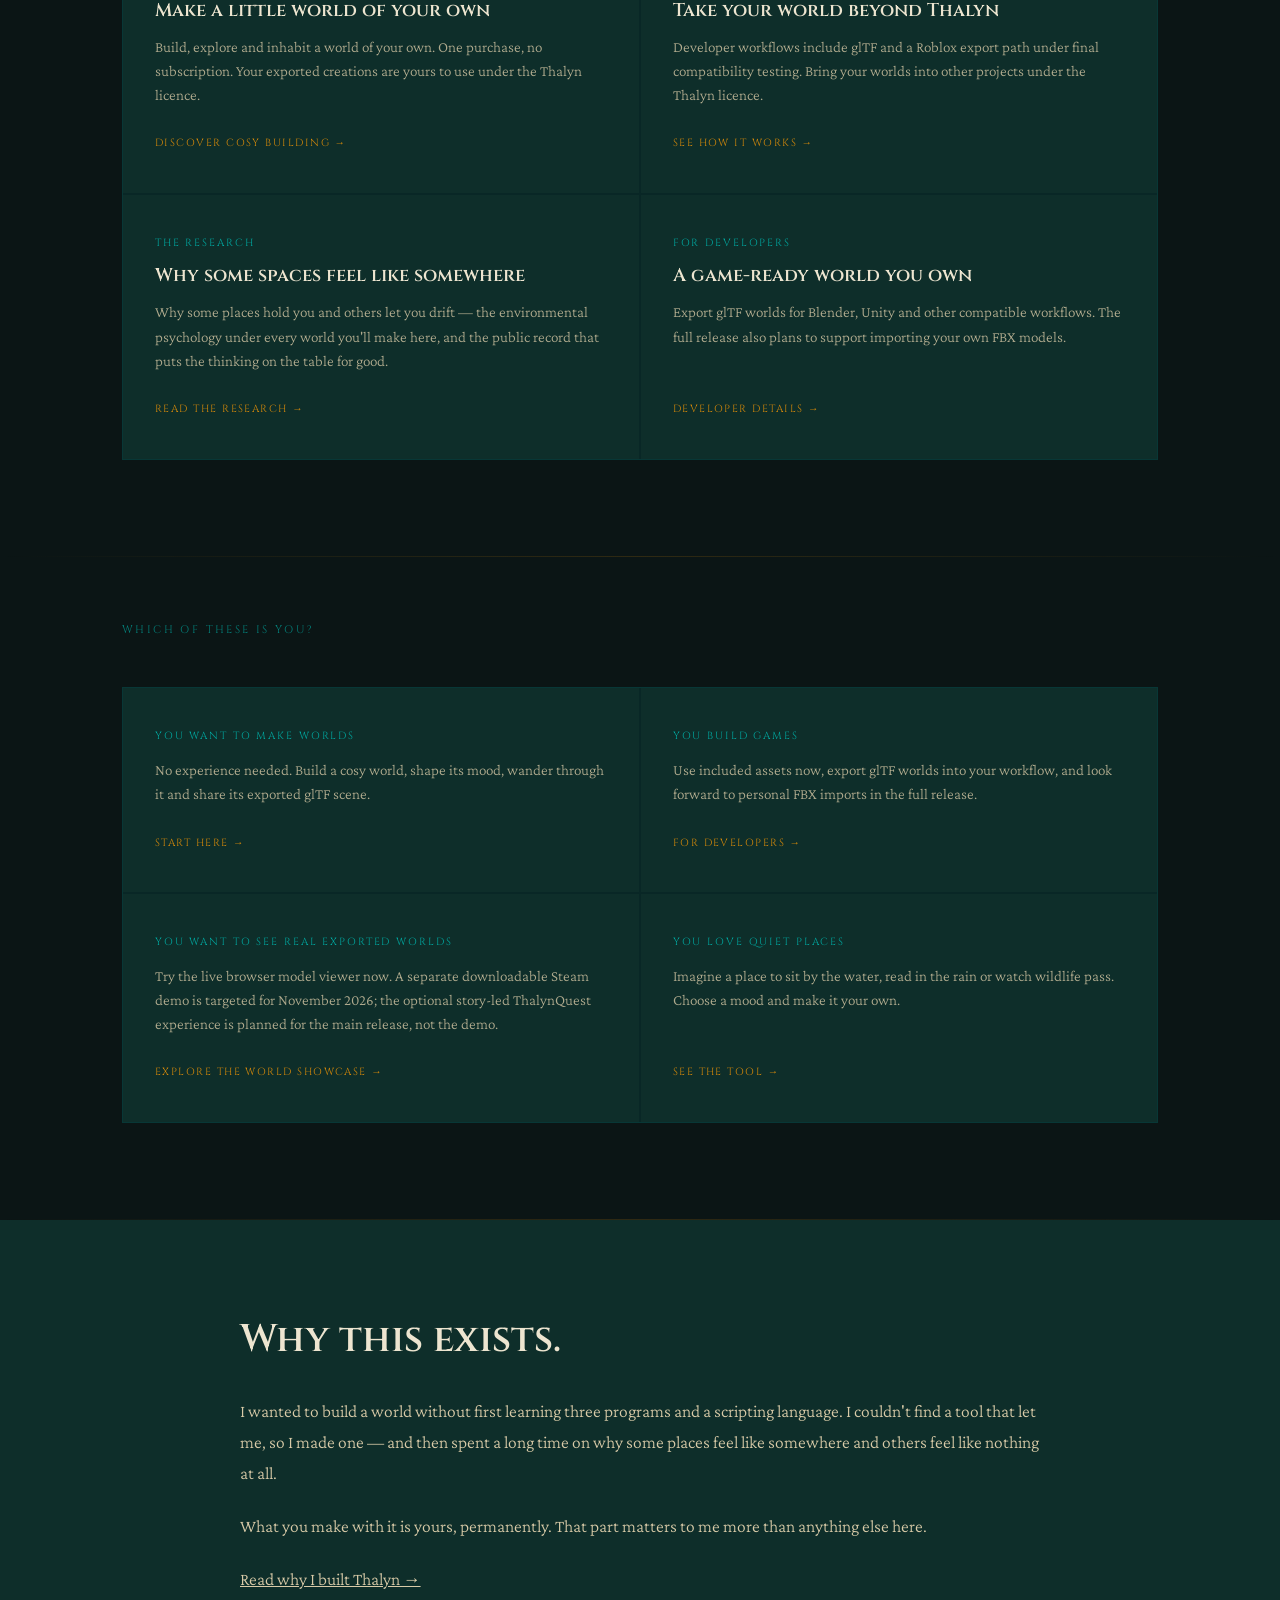
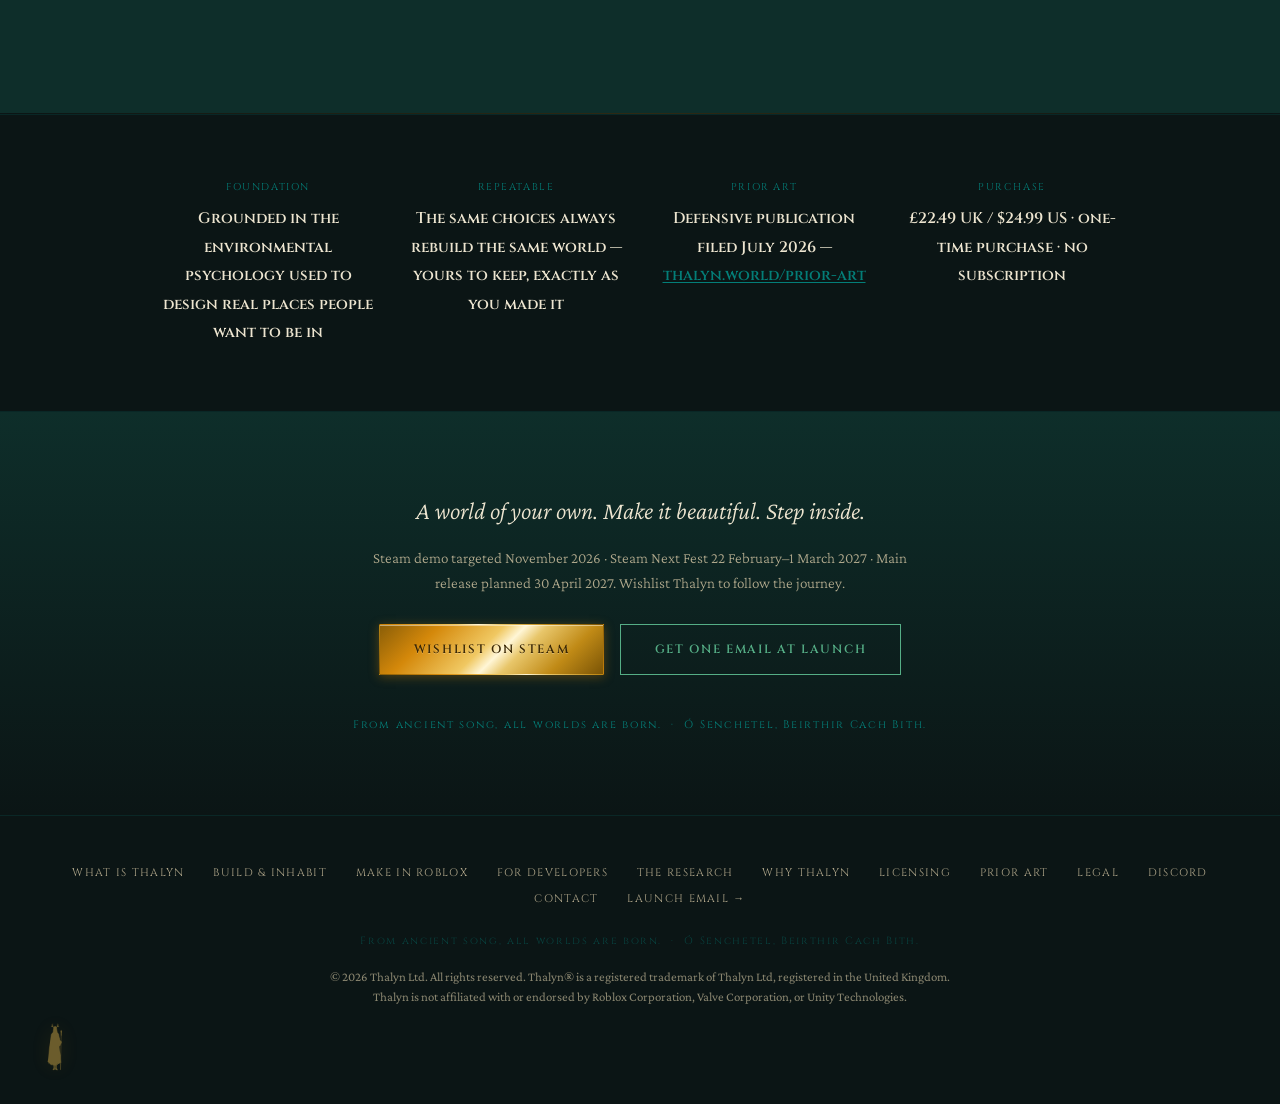
==== commit 95d9dc0c: "Align planned release date to 30 April 2027" ====
--- a/index.html
+++ b/index.html
@@ -307,7 +307,7 @@
 <!-- ─── CLOSE — hand the story back ─── -->
 <section class="mission">
   <p class="mission-statement">A world of your own. Make it beautiful. Step inside.</p>
-  <p class="mission-connected">Steam demo targeted November 2026 · Steam Next Fest 22 February–1 March 2027 · Main release planned March–April 2027. Wishlist Thalyn to follow the journey.</p>
+  <p class="mission-connected">Steam demo targeted November 2026 · Steam Next Fest 22 February–1 March 2027 · Main release planned 30 April 2027. Wishlist Thalyn to follow the journey.</p>
   <div class="cta-row">
     <a class="btn btn-primary cta-steam" href="https://store.steampowered.com/app/4581800/Thalyn/" target="_blank" rel="noopener"
        data-label-steam="Wishlist on Steam" data-label-pending="Join the Discord">Wishlist on Steam</a>
